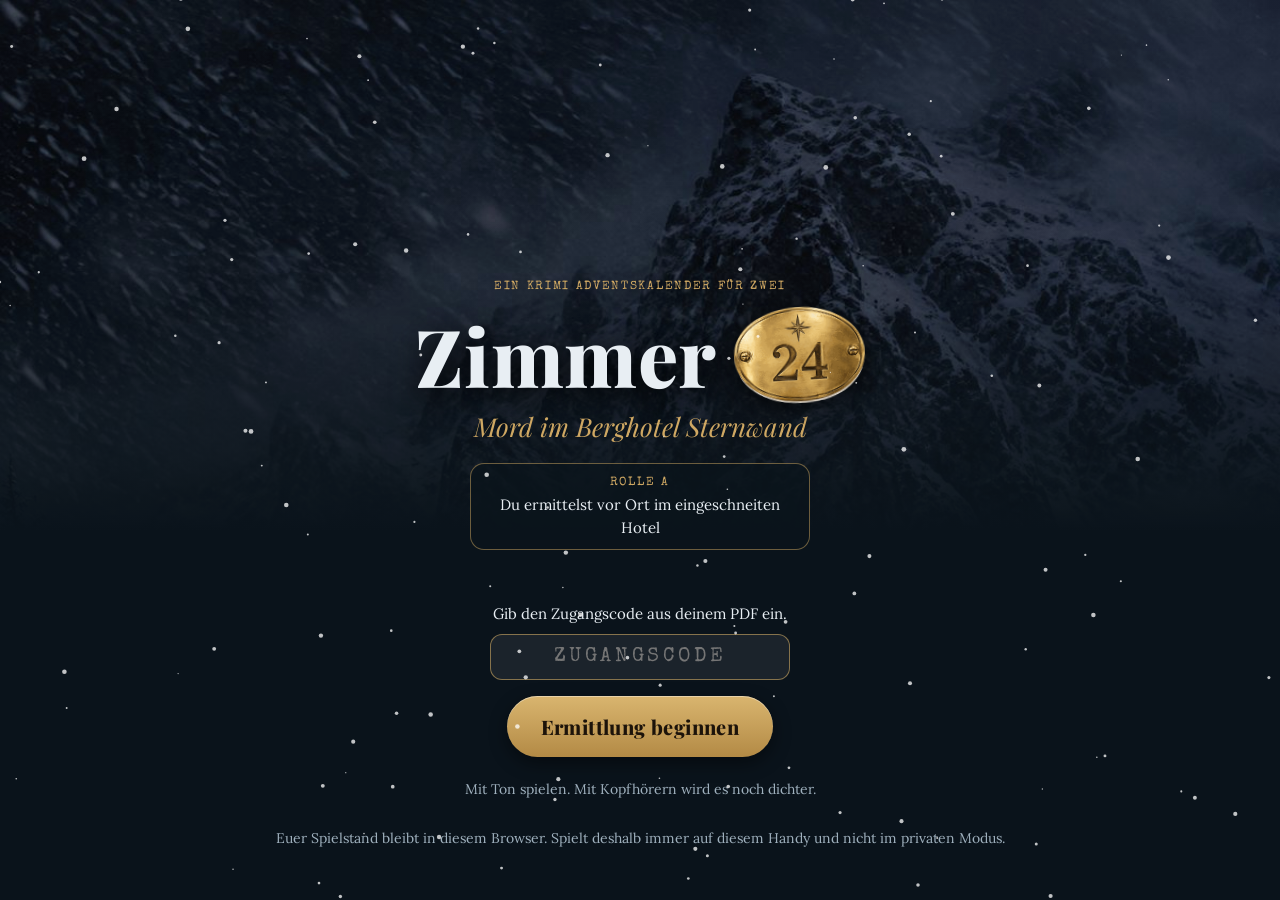
==== index.html @ dd452aab "Startseite: Hinweis, nicht im privaten Modus zu spielen Co-Authored-By: Claude Opus 5.5 <noreply@ant" ====
<!doctype html>
<html lang="de">
<head>
<meta charset="utf-8">
<meta name="viewport" content="width=device-width,initial-scale=1,viewport-fit=cover">
<title>Zimmer 24 · Mord im Berghotel Sternwand</title>
<meta name="theme-color" content="#0b141c">
<meta name="robots" content="noindex">
<link rel="preconnect" href="https://fonts.googleapis.com"><link rel="preconnect" href="https://fonts.gstatic.com" crossorigin>
<link href="https://fonts.googleapis.com/css2?family=Playfair+Display:ital,wght@0,600;0,800;1,600&family=Lora:ital,wght@0,400;0,600;1,400&family=Special+Elite&family=Caveat:wght@500;700&family=Barlow:wght@400;500;600;700&family=Barlow+Condensed:wght@600;700&family=Herr+Von+Muellerhoff&family=Courier+Prime:wght@400;700&display=swap" rel="stylesheet">
<link rel="stylesheet" href="style.css?v=9"><link rel="stylesheet" href="brand.css?v=10">
</head>
<body>
<canvas id="snow"></canvas>

<section id="s-start" class="screen on">
  <div class="start-bg"></div>
  <div class="start-in">
    <div class="kick">Ein Krimi Adventskalender für zwei</div>
    <h1 class="t24"><span>Zimmer</span><img src="a/schild24.png" alt="24"></h1>
    <div class="sub">Mord im Berghotel Sternwand</div>
    <div class="role-badge" id="role-badge"></div>
    <p id="giftline" class="giftline"></p>
    <div id="codebox" class="codebox">
      <p>Gib den Zugangscode aus deinem PDF ein.</p>
      <input id="code" autocomplete="off" autocapitalize="characters" placeholder="Zugangscode">
    </div>
    <button id="btn-start" class="btn big">Ermittlung beginnen</button>
    <p class="small">Mit Ton spielen. Mit Kopfhörern wird es noch dichter.</p>
    <p class="small">Euer Spielstand bleibt in diesem Browser. Spielt deshalb immer auf diesem Handy und nicht im privaten Modus.</p>
  </div>
</section>

<section id="s-name" class="screen">
  <div class="start-bg dim"></div>
  <div class="start-in mid">
    <div class="kick" id="name-kick"></div>
    <h2 class="h2">Wer ermittelt?</h2>
    <p class="lead2" id="name-lead"></p>
    <label class="fl"><span>Dein Name</span><input id="nm-me" maxlength="24" autocomplete="off" placeholder="Vorname"></label>
    <label class="fl"><span id="nm-pa-l"></span><input id="nm-pa" maxlength="24" autocomplete="off" placeholder="Vorname"></label>
    <button id="btn-name" class="btn big">Weiter</button>
    <p class="small">Die Namen erscheinen in der Geschichte, in Faxen und Datenbank und am Ende auf eurer Urkunde.</p>
  </div>
</section>

<section id="s-intro" class="screen">
  <div class="film" id="film"></div>
  <div class="film-sub" id="film-sub"></div>
  <div class="film-bar"><i id="film-prog"></i></div>
  <button class="btn ghost sm film-skip" id="btn-skip">Überspringen</button>
  <button class="btn big film-play" id="btn-film">Film starten</button>
  <div class="film-end" id="film-end"><p id="film-end-t"></p><button class="btn big" id="btn-film-go">Ermittlung beginnen</button></div>
</section>

<section id="s-kit" class="screen">
  <header class="top"><div><div class="kick" id="kit-kick"></div><div class="title" id="kit-title"></div></div><div class="topbtns"></div></header>
  <div class="kit-in" id="kit"></div>
</section>

<section id="s-desk" class="screen">
  <header class="top">
    <div><div class="kick" id="desk-kick"></div><div class="title">Berghotel Sternwand</div></div>
    <div class="topbtns"><button id="btn-akte" class="icon" title="Akte"></button><button id="btn-sound" class="icon" title="Ton"></button></div>
  </header>
  <div class="corridor">
    <p class="lead" id="desk-lead"></p>
    <div class="doors" id="doors"></div>
  </div>
  <p class="foot" id="deskfoot"></p>
</section>

<section id="s-day" class="screen">
  <header class="top">
    <button class="icon back" id="btn-back" title="Zurück"></button>
    <div class="ttl"><div class="kick" id="day-kick"></div><div class="title" id="day-title"></div></div>
    <div class="topbtns"><button id="btn-akte2" class="icon" title="Akte"></button></div>
  </header>
  <div class="day-in">
    <div class="scene" id="scene"></div>
    <div class="mods" id="mods"></div>
    <div class="codecard" id="codecard">
      <div class="cc-head"><span>Tagescode</span><span class="cc-note">Findet ihn nur gemeinsam</span></div>
      <div class="cc-row"><input id="daycode" autocomplete="off" autocapitalize="characters" placeholder="Code"><button class="btn" id="btn-check">Prüfen</button></div>
      <div class="hints" id="hints"></div>
    </div>
    <div class="reveal" id="reveal"></div>
  </div>
</section>

<section id="s-akte" class="screen">
  <header class="top">
    <button class="icon back" id="btn-akte-back" title="Zurück"></button>
    <div class="ttl"><div class="kick" id="akte-kick"></div><div class="title" id="akte-title"></div></div>
    <div class="topbtns"></div>
  </header>
  <div class="akte-tabs" id="akte-tabs"></div>
  <div class="akte-page" id="akte-page"></div>
</section>

<div id="viewer" class="viewer" aria-hidden="true">
  <div class="v-box"><button class="icon v-close" id="v-close" title="Schließen"></button><div id="v-body"></div></div>
</div>
<div id="toast" class="toast"></div>

<script src="gate.js?v=9"></script>
<script src="icons.js?v=9"></script>
<script src="brand.js?v=9"></script>
<script src="docs.js?v=9"></script>
<script src="docs2.js?v=9"></script>
<script src="docs3.js?v=9"></script>
<script src="data.js?v=9"></script>
<script src="amb.js?v=9"></script>
<script src="app.js?v=9"></script>
<script src="days2.js?v=9"></script>
<script src="ext.js?v=9"></script>
<script src="days3.js?v=9"></script>
<script src="ext2.js?v=9"></script>
<script src="tx4.js?v=9"></script>
<script src="docs4.js?v=9"></script>
<script src="docs5.js?v=9"></script>
<script src="days4.js?v=9"></script>
<script src="ext3.js?v=9"></script>
<script src="ext4.js?v=9"></script>
<script src="ext5.js?v=10"></script>
</body>
</html>
---- style.css ----
:root{--night:#0b141c;--night2:#13212c;--wood:#3a2616;--wood2:#24170d;--brass:#cfa863;--brass2:#a8823f;--paper:#f1e8d4;--paper2:#e4d6b8;--ink:#20180f;--red:#9a2420;--snow:#e8eef3;--mut:#9fb0bd}
*{box-sizing:border-box;-webkit-tap-highlight-color:transparent}
html,body{margin:0;background:var(--night);color:var(--snow);font-family:Lora,Georgia,serif;font-size:17px;line-height:1.55}
#snow{position:fixed;inset:0;pointer-events:none;z-index:50}
.screen{display:none;min-height:100vh;min-height:100dvh}
.screen.on{display:block}
.ki{width:22px;height:22px;display:block}
button{font:inherit;color:inherit;cursor:pointer}
.btn{background:linear-gradient(180deg,#d9b56f,#b38a45);color:#1c130a;border:0;border-radius:999px;padding:12px 22px;font-family:'Playfair Display',serif;font-weight:800;letter-spacing:.02em;box-shadow:0 6px 18px rgba(0,0,0,.45),inset 0 1px 0 rgba(255,255,255,.4);display:inline-flex;align-items:center;gap:8px}
.btn.big{font-size:20px;padding:15px 34px}
.btn.sm{padding:8px 14px;font-size:15px}
.btn.ghost{background:transparent;color:var(--brass);border:1px solid rgba(207,168,99,.6);box-shadow:none}
.btn .ki{width:18px;height:18px}
.btn:disabled{opacity:.5}
.icon{background:rgba(255,255,255,.06);border:1px solid rgba(207,168,99,.35);border-radius:50%;width:42px;height:42px;display:grid;place-items:center;color:var(--brass)}
.kick{font-family:'Special Elite',monospace;letter-spacing:.14em;text-transform:uppercase;font-size:12px;color:var(--brass)}
.small{font-size:14px;color:var(--mut)}

/* Start */
#s-start{position:relative;overflow:hidden}
.start-bg{position:absolute;inset:0;background:url(a/hotel.jpg) center top/100% auto no-repeat,#0b141c;filter:brightness(.95)}
.start-bg::after{content:"";position:absolute;inset:0;background:linear-gradient(180deg,rgba(11,20,28,.1),rgba(11,20,28,0) 30%,rgba(11,20,28,.55) 46%,#0b141c 59%)}
.start-in{position:relative;min-height:100vh;min-height:100dvh;display:flex;flex-direction:column;align-items:center;justify-content:flex-end;text-align:center;padding:40px 22px calc(36px + env(safe-area-inset-bottom))}
#s-start h1{font-family:'Playfair Display',serif;font-weight:800;font-size:clamp(54px,17vw,84px);line-height:.95;margin:10px 0 4px;letter-spacing:.01em;text-shadow:0 6px 30px #000}
#s-start .sub{font-family:'Playfair Display',serif;font-style:italic;font-size:clamp(20px,6vw,26px);color:var(--brass);margin-bottom:16px}
.role-badge{background:rgba(11,20,28,.7);border:1px solid rgba(207,168,99,.5);border-radius:14px;padding:10px 16px;font-size:15px;max-width:340px;margin-bottom:14px}
.role-badge span{display:block;font-family:'Special Elite',monospace;color:var(--brass);font-size:12px;letter-spacing:.15em;text-transform:uppercase}
.codebox p{margin:4px 0 8px;font-size:15px}
#code,#daycode{background:rgba(255,255,255,.07);border:1px solid rgba(207,168,99,.6);border-radius:12px;color:var(--snow);font-family:'Special Elite',monospace;font-size:20px;letter-spacing:.18em;text-align:center;padding:12px;width:min(300px,80vw);outline:none;text-transform:uppercase}
#btn-start{margin:16px 0 8px}
.giftline{color:var(--brass);font-style:italic}

/* Kopfzeile */
.top{position:sticky;top:0;z-index:20;display:flex;align-items:center;gap:12px;justify-content:space-between;padding:calc(12px + env(safe-area-inset-top)) 16px 12px;background:rgba(11,20,28,.92);backdrop-filter:blur(8px);border-bottom:1px solid rgba(207,168,99,.2)}
.top .title{font-family:'Playfair Display',serif;font-size:20px;font-weight:800;line-height:1.2}
.top .ttl{flex:1;min-width:0}
.topbtns{display:flex;gap:8px}

/* Flur */
#s-desk{background:radial-gradient(ellipse at 50% 0,#22323f,#0b141c 70%)}
.corridor{padding:18px 16px 10px;max-width:640px;margin:0 auto}
.lead{color:var(--mut);font-size:15px;margin:0 0 16px;text-align:center}
.doors{display:grid;grid-template-columns:repeat(4,minmax(0,1fr));gap:10px}
.door{position:relative;aspect-ratio:2/3;border:0;border-radius:6px;overflow:hidden;background:#1a120b;box-shadow:inset 0 0 0 1px rgba(207,168,99,.35),0 6px 14px rgba(0,0,0,.55);display:flex;flex-direction:column;align-items:center;justify-content:space-between;padding:8px 4px 7px;color:var(--brass);transition:transform .25s ease,box-shadow .25s ease}
.door .dimg{position:absolute;inset:0;background-size:cover;background-position:center;transition:filter .4s ease,transform .6s ease}
.door::before{content:"";position:absolute;inset:0;background:linear-gradient(180deg,rgba(0,0,0,.35) 0,transparent 30%,transparent 55%,rgba(0,0,0,.85) 100%);pointer-events:none}
.door:active{transform:scale(.97)}
.door:hover .dimg{transform:scale(1.04)}
.door .dn,.door .dr,.door .dlk,.door .dok,.door .dnew{position:relative;z-index:1}
.door .dn{font-family:'Playfair Display',serif;font-weight:800;font-size:18px;line-height:1.1;background:linear-gradient(180deg,#ecd08f,#a8823f);color:#22160b;border-radius:3px;padding:1px 7px;box-shadow:0 2px 5px rgba(0,0,0,.6),inset 0 0 0 1px rgba(255,255,255,.25)}
.door .dr{font-size:10px;word-break:break-word;hyphens:none;line-height:1.2;padding:0 2px;text-align:center;color:#f1e2c2;text-shadow:0 1px 3px #000;letter-spacing:.02em}
.door .dlk,.door .dok{position:absolute;top:56%;left:50%;transform:translate(-50%,-50%);width:30px;height:30px;border-radius:50%;display:flex;align-items:center;justify-content:center;background:rgba(10,7,4,.6);border:1px solid rgba(207,168,99,.5);color:var(--brass)}
.door.shut .dimg{filter:grayscale(.45) brightness(.62)}
.door.done{box-shadow:inset 0 0 0 2px var(--brass2),0 0 18px rgba(207,168,99,.35)}
.door.done .dimg{filter:brightness(.8) sepia(.2)}
.door.done .dok{color:#9fd39a;border-color:rgba(159,211,154,.6)}
.foot{text-align:center;color:var(--mut);font-size:13px;padding:10px 16px 40px}

/* Tag */
#s-day{background:linear-gradient(180deg,#13212c,#0b141c 40%)}
.day-in{max-width:680px;margin:0 auto;padding:16px 16px 60px}
.scene{background:rgba(255,255,255,.04);border:1px solid rgba(207,168,99,.25);border-radius:16px;padding:16px 18px;margin-bottom:16px}
.scene-t{margin:10px 0 0}
.vo{display:inline-flex;align-items:center;gap:8px;background:transparent;border:1px solid rgba(207,168,99,.5);border-radius:999px;padding:6px 14px 6px 8px;color:var(--brass);font-size:14px}
.vo .vo-ic{display:grid;place-items:center;width:28px;height:28px;border-radius:50%;background:rgba(207,168,99,.15)}
.vo .ki{width:16px;height:16px}
.vo.on{background:rgba(207,168,99,.15)}
.vo.na{opacity:.55}
.mods{display:flex;flex-direction:column;gap:14px;margin-bottom:18px}
.mod-h{display:flex;align-items:center;gap:8px;font-family:'Playfair Display',serif;font-weight:800;margin-bottom:8px;flex-wrap:wrap}
.mod-h i{font-family:Lora,serif;font-weight:400;font-size:13px;color:var(--mut);width:100%}
.mod-h .ki{color:var(--brass)}
.roomimg{position:relative;border-radius:12px;overflow:hidden;box-shadow:0 10px 30px rgba(0,0,0,.5)}
.roomimg img{display:block;width:100%;height:auto}
.spot{position:absolute;background:transparent;border:0;padding:0}
.spot .glint{position:absolute;left:50%;top:50%;width:16px;height:16px;margin:-8px;border-radius:50%;background:radial-gradient(circle,#fff6dc,rgba(255,220,150,.55) 40%,transparent 70%);box-shadow:0 0 12px 4px rgba(255,220,150,.35);animation:gl 2.6s ease-in-out infinite}
.spot.seen .glint{animation:none;opacity:.25}
@keyframes gl{0%,100%{transform:scale(.6);opacity:.35}50%{transform:scale(1.15);opacity:1}}
.mod.audio{display:flex;gap:14px;background:rgba(255,255,255,.05);border:1px solid rgba(207,168,99,.25);border-radius:16px;padding:14px}
.au-face img{width:84px;height:105px;object-fit:cover;border-radius:10px;display:block;filter:grayscale(.2)}
.au-main{flex:1;min-width:0}
.au-who{font-family:'Playfair Display',serif;font-weight:800;font-size:18px}
.au-lab{font-size:13px;color:var(--mut);font-family:'Special Elite',monospace}
.au-bar{height:4px;background:rgba(255,255,255,.12);border-radius:2px;margin:10px 0;overflow:hidden}
.au-bar i{display:block;height:100%;width:0;background:var(--brass)}
.au-row{display:flex;gap:8px;flex-wrap:wrap}
.au-script{display:none;margin-top:10px;font-size:15px;color:#d6dee4;font-style:italic;border-left:2px solid var(--brass2);padding-left:10px}
.au-script.on{display:block}
.docl{display:flex;gap:12px;align-items:center;text-align:left;background:linear-gradient(180deg,var(--paper),var(--paper2));color:var(--ink);border:0;border-radius:14px;padding:14px 16px;box-shadow:0 8px 20px rgba(0,0,0,.4);text-decoration:none}
.docl b{display:block;font-family:'Playfair Display',serif}
.docl i{font-size:13px;color:#6b5a40}
.dl-ic{width:42px;height:42px;border-radius:10px;display:grid;place-items:center;background:rgba(0,0,0,.08);color:#5a3b22;flex:none}
.docl.web{background:linear-gradient(180deg,#1f3443,#172833);color:var(--snow);border:1px solid rgba(207,168,99,.35)}
.docl.web i{color:var(--mut)}.docl.web .dl-ic{color:var(--brass);background:rgba(255,255,255,.06)}
.codecard{background:linear-gradient(180deg,#1a2b38,#12202a);border:1px solid rgba(207,168,99,.4);border-radius:16px;padding:16px;margin-bottom:16px}
.cc-head{display:flex;justify-content:space-between;align-items:baseline;font-family:'Playfair Display',serif;font-weight:800;margin-bottom:10px}
.cc-note{font-family:Lora,serif;font-weight:400;font-size:13px;color:var(--mut)}
.cc-row{display:flex;gap:10px;flex-wrap:wrap}
#daycode{flex:1;min-width:150px;width:auto;font-size:18px}
.codecard.solved .cc-row,.codecard.solved .hints .btn{display:none}
.codecard.solved .cc-head::after{content:"gelöst";color:#9fd39a;font-family:'Special Elite',monospace;font-size:14px}
.codecard.shake{animation:sh .4s}
@keyframes sh{20%,60%{transform:translateX(-6px)}40%,80%{transform:translateX(6px)}}
.hints{margin-top:12px;display:flex;flex-direction:column;gap:8px;align-items:flex-start}
.hint{font-size:15px;background:rgba(207,168,99,.08);border-left:3px solid var(--brass);padding:8px 10px;border-radius:0 8px 8px 0}
.reveal{display:none;background:linear-gradient(180deg,var(--paper),var(--paper2));color:var(--ink);border-radius:16px;padding:18px;box-shadow:0 10px 30px rgba(0,0,0,.5)}
.reveal.on{display:block}
.rv-k{font-family:'Special Elite',monospace;letter-spacing:.15em;text-transform:uppercase;color:var(--red);font-size:13px;margin-bottom:8px}
.reveal .vo{color:#5a3b22;border-color:#a8823f}
.reveal .btn{margin-top:6px}

/* Akte */
#s-akte{background:#1b1610}
.akte-tabs{display:flex;gap:6px;overflow-x:auto;padding:12px 16px 0;position:sticky;top:66px;z-index:10;background:#1b1610}
.atab{background:#5a3b22;color:#f1e3c4;border:0;border-radius:10px 10px 0 0;padding:8px 14px;font-family:'Special Elite',monospace;font-size:14px;white-space:nowrap;opacity:.75}
.atab.on{background:var(--paper);color:var(--ink);opacity:1}
.akte-page{padding:0 12px 50px}
.paper{background:var(--paper);color:var(--ink);border-radius:0 6px 6px 6px;padding:20px 16px;box-shadow:0 10px 30px rgba(0,0,0,.5);max-width:760px;margin:0 auto;background-image:radial-gradient(circle at 20% 10%,rgba(255,255,255,.4),transparent 40%),radial-gradient(circle at 90% 90%,rgba(120,90,40,.12),transparent 50%)}

/* Dokumente */
.dh{border-bottom:2px solid #2a1d10;padding-bottom:8px;margin-bottom:12px}
.dk{font-family:'Special Elite',monospace;font-size:12px;letter-spacing:.12em;text-transform:uppercase;color:#6b5a40}
.dtl{font-family:'Playfair Display',serif;font-weight:800;font-size:24px;line-height:1.2}
.dm{font-size:14px;color:#5a4a33}
.dt{width:100%;border-collapse:collapse;font-family:'Special Elite',monospace;font-size:13.5px}
.dt th{text-align:left;border-bottom:1.5px solid #2a1d10;padding:6px 6px;font-weight:400;color:#5a4a33;font-size:12px;text-transform:uppercase;letter-spacing:.06em}
.dt td{border-bottom:1px dashed rgba(42,29,16,.35);padding:7px 6px;vertical-align:top}
.dt.slim td{padding:5px 4px}
.dn{font-size:14px;color:#4a3c28;margin:12px 0 0}
.dsig{font-family:'Special Elite',monospace;font-size:13px;margin-top:14px;color:#5a4a33}
.stamp{display:inline-block;margin-top:14px;border:2.5px solid rgba(154,36,32,.75);color:rgba(154,36,32,.8);font-family:'Special Elite',monospace;text-transform:uppercase;letter-spacing:.1em;padding:4px 10px;transform:rotate(-4deg);border-radius:4px}
.idcard{background:linear-gradient(135deg,#e9edf1,#cfd8df);border-radius:14px;overflow:hidden;max-width:420px;box-shadow:0 6px 18px rgba(0,0,0,.25);color:#15202a}
.idc-top{background:#1f3443;color:#e8eef3;font-family:'Special Elite',monospace;letter-spacing:.12em;text-transform:uppercase;font-size:13px;padding:8px 14px}
.idc-body{display:flex;gap:14px;padding:14px}
.idc-photo{width:90px;height:112px;border:1.5px dashed #6b7d8b;border-radius:6px;flex:none;background:repeating-linear-gradient(45deg,transparent 0 8px,rgba(0,0,0,.04) 8px 9px)}
.idc-lab{font-size:11px;text-transform:uppercase;letter-spacing:.1em;color:#5a6b78}
.idc-val{font-family:'Special Elite',monospace;font-size:15px;margin-bottom:6px}
.idc-val.big{font-size:22px;letter-spacing:.08em}
.idc-foot{font-size:11px;color:#5a6b78;padding:0 14px 10px}
.tafel{display:grid;grid-template-columns:repeat(2,1fr);gap:10px}
.tf{display:flex;gap:8px;background:rgba(255,255,255,.35);border:1px solid rgba(42,29,16,.25);border-radius:8px;padding:8px}
.tf img{width:62px;height:78px;object-fit:cover;border-radius:4px;filter:grayscale(.35)}
.tf-l{flex:1;font-size:10px;color:#6b5a40;text-transform:uppercase;letter-spacing:.08em}
.tf-l i{display:block;border-bottom:1px solid rgba(42,29,16,.45);height:14px;margin-bottom:3px}
.note{background:linear-gradient(180deg,#f6eedb,#eadcbc);color:var(--ink);border-radius:6px;padding:16px;box-shadow:0 8px 20px rgba(0,0,0,.35)}
.note.slip{transform:rotate(-1deg);max-width:380px;margin:0 auto}
.sl-h{font-family:'Playfair Display',serif;font-weight:800;font-size:19px}
.sl-s{font-family:'Special Elite',monospace;font-size:13px;color:#5a4a33;margin-bottom:8px}
.sl-f{font-size:12px;color:#5a4a33;margin-top:8px;font-style:italic}
.hw{font-family:'Special Elite',monospace;font-size:14.5px;margin:6px 0}

/* Einblendung */
.viewer{position:fixed;inset:0;z-index:80;background:rgba(5,9,13,.86);display:none;align-items:center;justify-content:center;padding:16px}
.viewer.on{display:flex}
.v-box{position:relative;max-width:720px;width:100%;max-height:92vh;overflow:auto}
.v-close{position:sticky;top:0;margin-left:auto;margin-bottom:8px;background:rgba(11,20,28,.9)}
.v-img{display:block;width:100%;border-radius:10px}
.v-cap{color:var(--snow);font-size:15px;text-align:center;margin:10px 0 0}
.v-cap.top{margin:0 0 10px}
.v-box .paper,.v-box .note{margin:0 auto}
.toast{position:fixed;left:50%;bottom:calc(24px + env(safe-area-inset-bottom));transform:translate(-50%,30px);background:rgba(20,32,42,.96);border:1px solid rgba(207,168,99,.5);color:var(--snow);padding:10px 16px;border-radius:12px;font-size:15px;opacity:0;transition:.3s;z-index:90;max-width:90vw;text-align:center}
.toast.on{opacity:1;transform:translate(-50%,0)}
@media (min-width:700px){.doors{grid-template-columns:repeat(6,minmax(0,1fr))}.tafel{grid-template-columns:repeat(3,1fr)}}

.tw{overflow-x:auto;-webkit-overflow-scrolling:touch}.tw .dt{min-width:520px}
/* Name */
.start-bg.dim{filter:brightness(.45) blur(2px)}
.start-in.mid{justify-content:center;gap:6px}
.h2{font-family:'Playfair Display',serif;font-weight:800;font-size:clamp(34px,10vw,48px);margin:6px 0 2px;text-shadow:0 4px 20px #000}
.lead2{max-width:420px;margin:0 0 14px;color:var(--snow);line-height:1.5}
.fl{display:flex;flex-direction:column;align-items:center;gap:4px;margin:4px 0 10px;font-family:'Special Elite',monospace;font-size:13px;letter-spacing:.1em;text-transform:uppercase;color:var(--brass)}
.fl input{background:rgba(255,255,255,.07);border:1px solid rgba(207,168,99,.6);border-radius:12px;color:var(--snow);font-family:Lora,serif;font-size:20px;text-align:center;padding:11px;width:min(300px,80vw);outline:none}
/* Film */
#s-intro{position:fixed;inset:0;background:#000;overflow:hidden}
#s-intro:not(.on){display:none}
.film{position:absolute;inset:0}
.film .fs{position:absolute;inset:0;opacity:0;transition:opacity 1.6s ease-in-out}
.film .fs.on{opacity:1}
.film .fs img{position:absolute;inset:0;width:100%;height:100%;object-fit:cover;transform-origin:var(--ox,50%) var(--oy,50%)}
.film .fs.on img,.film .fs.was img{animation:kb var(--dur,9s) linear forwards}
@keyframes kb{from{transform:scale(var(--s0,1.04)) translate(var(--x0,0),var(--y0,0))}to{transform:scale(var(--s1,1.16)) translate(var(--x1,0),var(--y1,0))}}
.film::after{content:'';position:absolute;inset:0;background:linear-gradient(180deg,rgba(0,0,0,.35),transparent 30%,transparent 55%,rgba(0,0,0,.85));pointer-events:none}
.film-sub{position:absolute;left:0;right:0;bottom:calc(64px + env(safe-area-inset-bottom));padding:0 24px;text-align:center;font-family:Lora,serif;font-size:clamp(17px,4.6vw,22px);line-height:1.45;color:#fff;text-shadow:0 2px 12px #000;opacity:0;transition:opacity .6s}
.film-sub.on{opacity:1}
.film-sub b{font-family:'Playfair Display',serif;color:var(--brass)}
.film-bar{position:absolute;left:24px;right:24px;bottom:calc(30px + env(safe-area-inset-bottom));height:2px;background:rgba(255,255,255,.18)}
.film-bar i{display:block;height:100%;width:0;background:var(--brass)}
.film-skip{position:absolute;top:calc(14px + env(safe-area-inset-top));right:14px;z-index:3;background:rgba(0,0,0,.35)}
.film-play{position:absolute;left:50%;top:50%;transform:translate(-50%,-50%);z-index:3}
.film-play.off{display:none}
/* Bastelkarte */
.kit-in{max-width:640px;margin:0 auto;padding:8px 18px 40px}
.kit-card{background:linear-gradient(180deg,var(--paper),var(--paper2));color:var(--ink);border-radius:16px;padding:20px 20px 16px;box-shadow:0 10px 26px rgba(0,0,0,.45);margin-bottom:16px}
.kit-card h3{font-family:'Playfair Display',serif;font-weight:800;font-size:22px;margin:0 0 4px}
.kit-card .sub{font-size:14px;color:#5a4a35;margin:0 0 12px}
.kit-list{list-style:none;margin:0;padding:0}
.kit-list li{display:flex;gap:12px;align-items:flex-start;padding:10px 0;border-top:1px dashed rgba(32,24,15,.25)}
.kit-list li:first-child{border-top:0}
.kit-list .n{flex:0 0 auto;font-family:'Special Elite',monospace;background:var(--ink);color:var(--paper);border-radius:6px;padding:2px 7px;font-size:13px;margin-top:2px}
.kit-list b{display:block;font-family:'Playfair Display',serif}
.kit-list i{font-style:normal;font-size:14px;color:#5a4a35}
.kit-chk{flex:0 0 auto;width:26px;height:26px;border-radius:7px;border:2px solid var(--ink);margin-left:auto;display:flex;align-items:center;justify-content:center;background:transparent}
.kit-chk.on{background:var(--ink);color:var(--paper)}
.kit-chk .ki{width:16px;height:16px}
.kit-foot{text-align:center;margin-top:8px}
/* Papierverweis */
.mod.paper{background:linear-gradient(180deg,var(--paper),var(--paper2));color:var(--ink);border-radius:14px;padding:16px;box-shadow:0 8px 20px rgba(0,0,0,.4);position:relative;overflow:hidden}
.mod.paper::before{content:'';position:absolute;left:0;top:0;bottom:0;width:6px;background:repeating-linear-gradient(180deg,var(--red) 0 10px,transparent 10px 16px)}
.pp-h{font-family:'Special Elite',monospace;font-size:12px;letter-spacing:.12em;text-transform:uppercase;color:var(--red);margin-bottom:4px}
.pp-t{font-family:'Playfair Display',serif;font-weight:800;font-size:19px;margin-bottom:8px}
.pp-it{display:flex;gap:10px;align-items:center;padding:7px 0;border-top:1px dashed rgba(32,24,15,.25)}
.pp-it .n{font-family:'Special Elite',monospace;background:var(--ink);color:var(--paper);border-radius:6px;padding:2px 7px;font-size:13px}
.pp-note{font-size:14px;color:#5a4a35;margin:8px 0 0}
/* Partnerzeile */
.partner{display:flex;align-items:center;gap:8px;margin:10px 0 0;font-size:14px;color:var(--mut)}
.partner b{color:var(--brass);font-weight:600}
/* Notizbuch */
.nb-sec{font-family:'Special Elite',monospace;letter-spacing:.12em;text-transform:uppercase;font-size:12px;color:var(--red);margin:18px 0 6px}
.nb-sec:first-child{margin-top:0}
.nb-e{padding:10px 0;border-top:1px dashed rgba(32,24,15,.25)}
.nb-e b{font-family:'Playfair Display',serif}
.desk-film{display:block;margin:14px auto 0}
/* Druckblätter neu */
.wl{display:inline-block;min-width:46mm;width:60%;border-bottom:1.3px solid #2a1d10;height:1.2em;vertical-align:bottom}
.cover{text-align:center;padding-top:6mm}
.cv-crest{font-family:'Playfair Display',serif;font-weight:800;font-size:26pt}
.cv-sub{font-family:'Special Elite',monospace;font-size:10pt;letter-spacing:.08em;color:#5a4a33;margin-bottom:10mm}
.cv-box{border:2px solid #2a1d10;border-radius:3mm;padding:8mm;text-align:left}
.cv-lab{font-family:'Special Elite',monospace;font-size:9pt;letter-spacing:.12em;text-transform:uppercase;color:#5a4a33;margin-top:4mm}
.cv-no{font-family:'Special Elite',monospace;font-size:34pt;letter-spacing:.06em}
.cv-val{font-family:Lora,serif;font-size:13pt}
.cv-row{display:grid;grid-template-columns:1fr 1fr;gap:8mm;margin-top:4mm}
.cv-row .wl{width:100%}
.cv-inhalt{text-align:left;margin-top:8mm}
.acc{border:1.5px solid #2a1d10;border-radius:2mm;padding:4mm 5mm;margin-bottom:5mm;background:rgba(255,255,255,.35)}
.acc-h{font-family:'Playfair Display',serif;font-weight:800;font-size:14pt;margin-bottom:2mm}
.acc-r{display:flex;gap:4mm;font-family:'Special Elite',monospace;font-size:11pt;padding:1mm 0}
.acc-r span{flex:0 0 26mm;color:#5a4a33}
.letter{font-family:Lora,serif;font-size:11.5pt;line-height:1.55}
.lt-h{font-family:'Playfair Display',serif;font-style:italic;font-weight:800;font-size:28pt;text-align:center}
.lt-s{text-align:center;font-family:'Special Elite',monospace;font-size:9.5pt;letter-spacing:.12em;text-transform:uppercase;color:#5a4a33;margin-bottom:8mm;border-bottom:1px solid #2a1d10;padding-bottom:4mm}
.lt-info{display:grid;grid-template-columns:1fr 1fr;gap:2mm 6mm;border:1px dashed #7a6a50;padding:4mm;margin:5mm 0;font-size:10pt}
.lt-sig{font-family:'Playfair Display',serif;font-style:italic;font-size:14pt;margin-top:8mm}
.lt-sig i{font-family:Lora,serif;font-size:10pt}
.lp{border:2px solid #2a1d10;border-radius:2mm;overflow:hidden}
.lp-fl{display:flex;border-top:1.5px solid #2a1d10}
.lp-fl:first-child{border-top:0}
.lp-n{flex:0 0 28mm;padding:3mm;font-family:'Special Elite',monospace;font-size:9pt;text-transform:uppercase;letter-spacing:.08em;background:rgba(42,29,16,.08);display:flex;align-items:center}
.lp-r{display:flex;flex:1}
.lp-c{flex:1;border-left:1px solid rgba(42,29,16,.45);padding:4mm 1mm;text-align:center;font-family:'Special Elite',monospace;font-size:10pt;display:flex;align-items:center;justify-content:center;min-height:10mm}
.lp-c.big{flex:2.4}.lp-c.tr{flex:1.2;color:#7a6a50;font-size:8.5pt}
.lp-c.me{background:rgba(154,36,32,.08)}
.lp-out{border:1.5px dashed #2a1d10;border-top:0;padding:3mm 4mm;font-size:10pt}
.film .ft{display:flex;align-items:center;justify-content:center;background:radial-gradient(circle at 50% 40%,#1a2a36,#05090d)}
.ft-in{text-align:center;font-family:'Playfair Display',serif;color:#fff;font-size:clamp(20px,5vw,26px);line-height:1.5;padding:0 28px}
.ft-in b{display:block;font-size:clamp(38px,11vw,60px);color:var(--brass);font-weight:800;margin-bottom:4px}
.ft-in span{display:block;font-family:Lora,serif;font-size:clamp(15px,4vw,18px);color:var(--mut);margin-top:18px}
.kit-list li.kit-sep{font-family:'Special Elite',monospace;font-size:12px;letter-spacing:.12em;text-transform:uppercase;color:var(--red);padding:14px 0 4px;border-top:0}
.env-big{margin-top:12px;border:2px dashed var(--red);border-radius:10px;padding:14px;text-align:center}
.env-big span{display:block;font-family:'Special Elite',monospace;font-size:12px;letter-spacing:.14em;text-transform:uppercase;color:var(--red)}
.env-big b{display:block;font-family:'Playfair Display',serif;font-size:30px}
.env-big i{font-style:normal;color:#5a4a35}
.dnew{position:absolute!important;left:50%;bottom:24px;z-index:2!important;transform:translateX(-50%);white-space:nowrap;font-family:'Special Elite',monospace;font-size:9px;letter-spacing:.06em;text-transform:uppercase;background:var(--red);color:#fff;border-radius:999px;padding:2px 6px;animation:pulse 1.6s ease-in-out infinite}
@keyframes pulse{50%{opacity:.55}}
.spot.new .glint{background:radial-gradient(circle,rgba(255,120,100,.95),rgba(255,120,100,0) 70%)}
/* Präsidium */
.v-box:has(.wide){max-width:min(980px,96vw)}
#v-body.wide{width:100%}
.fax{display:flex;flex-direction:column;align-items:center;gap:12px}
.fax-dev{position:relative;width:min(360px,84vw);aspect-ratio:4/3;border-radius:12px;overflow:hidden;box-shadow:0 10px 24px rgba(0,0,0,.5)}.fax-dev img{position:absolute;inset:0;width:100%;height:100%;object-fit:cover;object-position:50% 45%;animation:kb 6s linear forwards;--s0:1.05;--s1:1.2}
.fax-lcd{width:190px;height:30px;background:#9fbf6a;color:#1d2a10;font-family:'Special Elite',monospace;font-size:13px;display:flex;align-items:center;justify-content:center;border-radius:4px;box-shadow:inset 0 2px 4px rgba(0,0,0,.4);animation:blink 1s steps(2) infinite}
@keyframes blink{50%{opacity:.6}}
.fax-slot{position:absolute;left:10%;right:10%;bottom:30px;height:8px;background:#2a241a;border-radius:4px}
.fax-paper{position:relative;width:min(240px,62vw);height:0;margin-top:-8px;background:#fbf8ef;overflow:hidden;box-shadow:0 4px 10px rgba(0,0,0,.3);animation:faxp 2.6s linear forwards;padding:0 10px;transform-origin:bottom}
@keyframes faxp{to{height:150px}}
.fp-h{font-family:'Special Elite',monospace;font-size:11px;color:#333;padding-top:8px;border-bottom:1px solid #999;padding-bottom:4px}
.fp-l{height:5px;background:#bbb;margin:8px 0;border-radius:2px}.fp-l.s{width:60%}
.fax-out{width:100%}
.pc{background:#0d1a24;border-radius:12px;overflow:hidden;border:1px solid rgba(207,168,99,.3);min-height:420px;position:relative;color:var(--snow)}
.pc-top{display:flex;justify-content:space-between;padding:8px 12px;background:#06101a;font-family:'Special Elite',monospace;font-size:12px;color:var(--mut)}
.pc-desk{display:grid;grid-template-columns:repeat(auto-fill,minmax(96px,1fr));gap:14px;padding:18px;background:radial-gradient(circle at 30% 20%,#1d3a4f,#0b1620)}
.pc-ic{background:transparent;border:0;color:var(--snow);display:flex;flex-direction:column;align-items:center;gap:6px;font-size:13px;text-align:center}
.pc-g{width:56px;height:56px;border-radius:14px;background:linear-gradient(180deg,#2d5873,#173246);display:flex;align-items:center;justify-content:center;box-shadow:0 4px 10px rgba(0,0,0,.4)}
.pc-g .ki{width:28px;height:28px;color:var(--brass)}
.pc-ic.lock{opacity:.45}
.pc-win{position:absolute;inset:34px 0 0 0;background:#f4f6f8;color:#1a2530;display:none;flex-direction:column}
.pc-win.on{display:flex}
.pc-bar{display:flex;justify-content:space-between;align-items:center;padding:8px 12px;background:#dfe5ea;border-bottom:1px solid #c5cdd4}
.pc-x{border:0;background:#c9d1d8;border-radius:6px;padding:4px 10px;font-size:13px}
.pc-frame{flex:1;border:0;width:100%;min-height:60vh}
.pc-mail{padding:10px 12px;overflow:auto}
.pc-mail details{border-bottom:1px solid #d5dbe0;padding:8px 0}
.pc-mail summary{cursor:pointer;display:flex;flex-direction:column}
.pc-mail summary span{font-size:14px;color:#4a5866}
.pc-mail p{margin:8px 0 0;line-height:1.5}
.pc-empty{padding:30px;text-align:center;color:#5a6875}
.pile-g{display:grid;grid-template-columns:repeat(auto-fill,minmax(130px,1fr));gap:14px;padding:6px}
.pile-s{background:#fbf8ef;border:0;border-radius:3px;padding:10px;min-height:150px;text-align:left;transform:rotate(var(--r));box-shadow:0 4px 12px rgba(0,0,0,.45);display:flex;flex-direction:column;gap:6px;color:#222;transition:transform .2s}
.pile-s:hover{transform:rotate(0) scale(1.03)}
.ps-h{font-family:'Special Elite',monospace;font-size:10px;color:#555;border-bottom:1px solid #aaa;padding-bottom:4px}
.ps-l{height:4px;background:#ccc;border-radius:2px}.ps-l.s{width:55%}
.ps-t{margin-top:auto;font-family:'Playfair Display',serif;font-weight:800;font-size:14px}
.pile-s.no{opacity:.35}
.pile-s.ok{outline:3px solid var(--brass)}
.wall-tools{display:flex;gap:8px;margin-bottom:8px}
#w-str.on{background:var(--red);color:#fff}
.wall-b{position:relative;height:min(70vh,640px);border-radius:10px;background:#8a6a43 url(a/kork.jpg) center/cover;box-shadow:inset 0 0 0 10px #5b3e22,inset 0 0 30px rgba(0,0,0,.5);overflow:hidden;touch-action:none}
.wall-svg{position:absolute;inset:0;width:100%;height:100%;pointer-events:none}
.wall-svg path{fill:none;stroke:#b3141b;stroke-width:2.5;filter:drop-shadow(0 2px 1px rgba(0,0,0,.4))}
.wc{position:absolute;width:24%;max-width:140px;background:#f7f3ea;padding:6px 6px 8px;box-shadow:0 6px 14px rgba(0,0,0,.45);cursor:grab;user-select:none;-webkit-user-select:none;color:#222;font-size:11px;line-height:1.25}
.wc img{width:100%;aspect-ratio:4/5;object-fit:cover;display:block;pointer-events:none}
.wc b{display:block;font-family:'Playfair Display',serif;font-size:13px;margin-top:4px}
.wc span{color:#555}
.wc em{display:block;font-style:normal;font-family:'Special Elite',monospace;color:#9a2420;margin-top:3px}
.wc .pin{position:absolute;top:-6px;left:50%;width:14px;height:14px;margin-left:-7px;border-radius:50%;background:radial-gradient(circle at 35% 35%,#ff6b6b,#8a0f14);box-shadow:0 2px 3px rgba(0,0,0,.5)}
.wc.vic{outline:2px solid #222}
.wc.sel{outline:3px solid #b3141b}
.wn{position:absolute;left:50%;top:50%;transform:translate(-50%,-50%);background:#fff59a;padding:12px;width:220px;box-shadow:0 10px 24px rgba(0,0,0,.5);z-index:5;color:#222;display:flex;flex-direction:column;gap:8px}
.wn textarea{min-height:70px;border:0;background:transparent;font-family:'Special Elite',monospace;font-size:14px;resize:none;outline:none}
.film .fs.cut{transition:none}
.film .flash{position:absolute;inset:0;background:#dfe9ff;opacity:0;pointer-events:none;z-index:2}
.film .flash.go{animation:flash 2.2s ease-out}
@keyframes flash{0%{opacity:0}10%{opacity:.45}30%{opacity:.08}45%{opacity:.3}100%{opacity:0}}
.film .fs.flick.on img{animation:kb var(--dur,9s) linear forwards,flick 2.4s steps(1) infinite}
@keyframes flick{0%{filter:brightness(1)}8%{filter:brightness(.45)}10%{filter:brightness(1.05)}48%{filter:brightness(1)}50%{filter:brightness(.6)}53%{filter:brightness(1)}}
.hint{display:flex;gap:10px;align-items:flex-start}
.hint-vo{flex:0 0 auto;width:32px;height:32px;border-radius:50%;border:1px solid rgba(207,168,99,.6);background:transparent;color:var(--brass);display:flex;align-items:center;justify-content:center;padding:0}
.hint-vo .ki{width:14px;height:14px}
.hint-vo.on{background:rgba(207,168,99,.2)}

.film-end{position:absolute;left:0;right:0;bottom:calc(70px + env(safe-area-inset-bottom));z-index:4;display:flex;flex-direction:column;align-items:center;gap:14px;padding:0 24px;opacity:0;pointer-events:none;transform:translateY(10px);transition:opacity .9s ease,transform .9s ease}
.film-end.on{opacity:1;pointer-events:auto;transform:none}
.film-end p{margin:0;font-family:Lora,serif;font-size:19px;color:#fff;text-shadow:0 2px 12px #000;text-align:center}
.film-skip.off{opacity:0;pointer-events:none}

/* ===== Ab Tag 4 ===== */
.hwr{font-family:'Caveat',cursive;font-size:21px;line-height:1.3;color:#1d2a4a;margin:8px 0}
.hwr.small{font-size:17px;opacity:.85}
.doc-v .sl-h{font-family:'Playfair Display',serif;font-size:18px}
.doc-v .sl-s{font-size:12px;color:#6b5a40;margin-bottom:8px}
.doc-v p{font-size:14px;line-height:1.55}
.letter{background:linear-gradient(180deg,#fbf6ea,#efe3c8);max-width:420px}
.letter .lt-head{font-family:'Playfair Display',serif;font-size:13px;letter-spacing:.14em;text-transform:uppercase;color:#8a6d3b;border-bottom:1px solid rgba(138,109,59,.4);padding-bottom:6px;margin-bottom:6px;text-align:center}
.stamp{display:inline-block}
/* Zahlenschloss */
.lk{display:flex;flex-direction:column;gap:12px}
.lk-ph{position:relative;border-radius:12px;overflow:hidden;aspect-ratio:3/4;box-shadow:0 10px 30px rgba(0,0,0,.5)}
.lk-ph img{position:absolute;inset:0;width:100%;height:100%;object-fit:cover;transition:opacity 1.2s ease}
.lk-ph .lk-2{opacity:0}.lk-ph .lk-2.on{opacity:1}
.lk-tag{align-self:center;display:flex;align-items:center;gap:8px;background:linear-gradient(180deg,#6b3d22,#4a2814);color:#f1dfbd;font-family:'Special Elite',monospace;font-size:12px;padding:6px 12px 6px 8px;border-radius:4px 14px 14px 4px;box-shadow:0 4px 10px rgba(0,0,0,.4);margin-top:-46px;position:relative;z-index:2}
.lk-tag i{width:9px;height:9px;border-radius:50%;background:#1a120b;box-shadow:inset 0 0 0 2px #c9a060}
.lk-plate{align-self:center;display:flex;gap:8px;padding:12px 16px;border-radius:12px;background:linear-gradient(180deg,#e9c97f,#b88d42 55%,#8a6428);box-shadow:inset 0 2px 0 rgba(255,255,255,.5),inset 0 -3px 6px rgba(0,0,0,.35),0 10px 24px rgba(0,0,0,.5)}
.lk.open .lk-plate{filter:saturate(1.2) brightness(1.06)}
.lk-w{display:flex;flex-direction:column;align-items:center;touch-action:none}
.lk-u,.lk-dn{width:44px;height:22px;border:0;background:transparent;position:relative}
.lk-u::after,.lk-dn::after{content:'';position:absolute;left:50%;top:50%;border:7px solid transparent;transform:translate(-50%,-75%)}
.lk-u::after{border-bottom-color:rgba(60,35,10,.75)}.lk-dn::after{border-top-color:rgba(60,35,10,.75);transform:translate(-50%,-25%)}
.lk-d{width:46px;height:86px;border-radius:8px;overflow:hidden;background:linear-gradient(180deg,#1a1208,#3a2a14 18%,#f2ddb0 42%,#fff3d6 50%,#f2ddb0 58%,#3a2a14 82%,#1a1208);box-shadow:inset 0 0 0 2px rgba(0,0,0,.45),inset 0 6px 10px rgba(0,0,0,.5),inset 0 -6px 10px rgba(0,0,0,.5);display:flex;flex-direction:column;align-items:center;justify-content:center;font-family:'Playfair Display',serif;font-weight:800;color:#2a1a08}
.lk-d span{display:block;line-height:28px;font-size:18px;opacity:.35}
.lk-d .c{font-size:30px;opacity:1}
.lk-w.up .lk-d span{animation:lkUp .18s ease-out}.lk-w.dn .lk-d span{animation:lkDn .18s ease-out}
@keyframes lkUp{from{transform:translateY(14px)}to{transform:none}}@keyframes lkDn{from{transform:translateY(-14px)}to{transform:none}}
.lk-hint{text-align:center}
#lk-out{display:flex;flex-direction:column;gap:8px;align-items:center}
/* Stromausfall */
.mod.dark .roomimg{position:relative;touch-action:none}
.dk-shade{position:absolute;inset:0;pointer-events:none;background:radial-gradient(circle 70px at var(--lx,50%) var(--ly,60%),rgba(0,0,0,0) 0,rgba(0,0,0,.25) 45%,rgba(2,3,6,.985) 100%);transition:opacity 1.2s ease}
.dk-shade:not(.on){background:rgba(2,3,6,.97)}
.mod.dark.lit .dk-shade{opacity:0}
.mod.dark:not(.lit) .spot .glint{opacity:.15}
/* Sicherungskasten */
.fz{display:flex;flex-direction:column;gap:12px}
.fz-ph{border-radius:12px;overflow:hidden;aspect-ratio:16/9;position:relative}
.fz-ph img{width:100%;height:100%;object-fit:cover;filter:brightness(.35) saturate(.6);transition:filter 1.4s ease}
.fz.lit .fz-ph img{filter:none}
.fz-panel{background:linear-gradient(180deg,#5b6166,#3c4146);border-radius:12px;padding:14px 12px;box-shadow:inset 0 1px 0 rgba(255,255,255,.25),inset 0 -2px 6px rgba(0,0,0,.4),0 10px 24px rgba(0,0,0,.45)}
.fz-row{display:grid;grid-template-columns:repeat(8,1fr);gap:5px;padding:10px 6px;background:linear-gradient(180deg,#2a2e32,#1c1f22);border-radius:8px;box-shadow:inset 0 2px 6px rgba(0,0,0,.6)}
.fz-b{border:0;background:transparent;display:flex;flex-direction:column;align-items:center;gap:4px;padding:0;color:#e8e2d4}
.fz-t{font-family:'Special Elite',monospace;font-size:11px}
.fz-n{font-size:8.5px;line-height:1.1;text-align:center;color:#b9b2a2;min-height:20px}
.fz-sw{width:26px;height:46px;border-radius:4px;background:linear-gradient(180deg,#f3f0ea,#c9c4ba);box-shadow:inset 0 0 0 1px rgba(0,0,0,.35),0 2px 3px rgba(0,0,0,.5);position:relative}
.fz-sw i{position:absolute;left:4px;right:4px;height:18px;border-radius:3px;background:linear-gradient(180deg,#2b2b2b,#0e0e0e);bottom:4px;transition:bottom .12s ease}
.fz-b.on .fz-sw i{bottom:24px;background:linear-gradient(180deg,#b2342b,#7d1d16)}
.fz-main{display:flex;align-items:center;gap:12px;margin-top:12px}
.fz-m{border:0;background:transparent;display:flex;align-items:center;gap:10px;color:#f2e6cf;font-family:'Special Elite',monospace;font-size:13px}
.fz-ml{width:44px;height:70px;border-radius:8px;background:linear-gradient(180deg,#e8e4dc,#b9b3a7);position:relative;box-shadow:inset 0 0 0 1px rgba(0,0,0,.3),0 3px 6px rgba(0,0,0,.5)}
.fz-ml i{position:absolute;left:8px;right:8px;height:30px;border-radius:5px;background:linear-gradient(180deg,#d8402f,#8e1f14);bottom:6px;transition:bottom .16s ease}
.fz-m.on .fz-ml i{bottom:34px}
.fz-lcd{flex:1;min-height:44px;border-radius:6px;background:#0c1a0f;color:#62ff86;font-family:'Special Elite',monospace;font-size:13px;letter-spacing:.06em;display:flex;align-items:center;padding:0 12px;box-shadow:inset 0 2px 8px rgba(0,0,0,.8);text-shadow:0 0 6px rgba(98,255,134,.6)}
.fz.bang{animation:bang .7s ease-out}
@keyframes bang{0%{filter:brightness(4)}10%{filter:brightness(.3);transform:translateX(-4px)}20%{transform:translateX(4px)}35%{transform:translateX(-2px)}100%{filter:none;transform:none}}
.fz.flick .fz-ph img{animation:flk 1.6s steps(1)}
@keyframes flk{0%{filter:brightness(.3)}15%{filter:brightness(1)}22%{filter:brightness(.3)}40%{filter:brightness(1)}48%{filter:brightness(.4)}60%,100%{filter:none}}
/* Laptop */
.lt{display:flex;flex-direction:column;align-items:center}
.lt-frame{width:100%;max-width:560px;aspect-ratio:16/10.2;background:#101114;border-radius:14px 14px 4px 4px;padding:3.2% 3.2% 2.6%;box-shadow:0 0 0 2px #2b2d33,0 20px 40px rgba(0,0,0,.6)}
.lt-scr{width:100%;height:100%;border-radius:4px;overflow:hidden;background:radial-gradient(circle at 30% 20%,#3d5f7f,#13202f 70%);position:relative;color:#fff}
.lt-base{width:112%;max-width:620px;height:14px;border-radius:0 0 18px 18px;background:linear-gradient(180deg,#d9dbe0,#9a9ea7);box-shadow:0 8px 20px rgba(0,0,0,.5);margin-bottom:12px}
.lt-login{position:absolute;inset:0;display:flex;flex-direction:column;align-items:center;justify-content:center;gap:9px;backdrop-filter:blur(2px)}
.lt-av{width:62px;height:62px;border-radius:50%;background-size:cover;background-position:center 20%;box-shadow:0 0 0 3px rgba(255,255,255,.4)}
.lt-u{font-weight:600;font-size:15px}
.lt-login input{width:62%;max-width:240px;padding:8px 12px;border-radius:20px;border:1px solid rgba(255,255,255,.35);background:rgba(255,255,255,.14);color:#fff;font-size:14px;text-align:center}
.lt-login input.shake{animation:shake .4s}
.lt-hint{font-size:11px;opacity:.7}
.lt-desk{position:absolute;inset:0}
.lt-wall{position:absolute;inset:0;background:url(a/hotel.jpg) center/cover;filter:brightness(.55)}
.lt-icons{position:absolute;left:4%;top:5%;display:grid;grid-template-columns:repeat(5,1fr);gap:8px;width:92%}
.lt-ic{border:0;background:transparent;color:#fff;display:flex;flex-direction:column;align-items:center;gap:4px;font-size:10.5px;text-shadow:0 1px 3px #000}
.lt-ic img{width:44px;height:44px;border-radius:11px;object-fit:cover;box-shadow:0 3px 8px rgba(0,0,0,.5)}
.lt-bar{position:absolute;left:0;right:0;bottom:0;height:20px;background:rgba(10,14,20,.7);display:flex;justify-content:space-between;align-items:center;padding:0 10px;font-size:10px}
.lt-win{position:absolute;left:5%;right:5%;top:8%;bottom:12%;background:#f4f1ea;color:#1a1a1a;border-radius:8px;box-shadow:0 12px 30px rgba(0,0,0,.6);display:none;flex-direction:column;overflow:hidden}
.lt-win.on{display:flex}
.lt-wb{display:flex;justify-content:space-between;align-items:center;padding:6px 10px;background:#dcd6ca;font-size:12px}
.lt-x{border:0;background:#c0392b;color:#fff;border-radius:10px;font-size:10px;padding:3px 8px}
.lt-wc{overflow:auto;padding:10px;font-size:12.5px;line-height:1.5}
.lt-gal{display:grid;grid-template-columns:repeat(2,1fr);gap:8px}
.lt-gal figure{margin:0}.lt-gal img{width:100%;border-radius:4px;aspect-ratio:4/3;object-fit:cover}.lt-gal figcaption{font-size:10.5px;color:#555}
.lt-note b{display:block;font-family:'Playfair Display',serif;font-size:15px;margin:4px 0}.lt-note i{font-size:11px;color:#a33}.lt-note.del{opacity:.92;background:repeating-linear-gradient(0deg,transparent 0 22px,rgba(0,0,0,.04) 22px 23px)}
.lt-mail details{border-bottom:1px solid #ddd;padding:6px 0}.lt-mail summary{display:flex;flex-direction:column;cursor:pointer}.lt-mail summary span{font-size:11.5px;color:#555}
/* Spurenlampe */
.lampm{display:flex;gap:14px;align-items:center}
.lm-ic img{width:64px;height:64px;border-radius:14px;object-fit:cover;box-shadow:0 4px 12px rgba(0,0,0,.5)}
.lampm p{margin:4px 0 10px;font-size:14px;color:var(--mut,#c9bfa8)}
.lamp{position:relative;display:flex;flex-direction:column;gap:10px}
.lamp canvas{width:100%;border-radius:12px;background:#120f1c;box-shadow:0 0 0 2px rgba(150,120,255,.35),0 0 40px rgba(120,90,255,.25)}
.lp-ring{position:absolute;left:0;right:0;top:0;aspect-ratio:3/4;pointer-events:none;border-radius:12px;background:radial-gradient(circle at 50% 45%,transparent 55%,rgba(10,6,25,.55))}
.lp-row{display:flex;justify-content:center}
/* Portale */
.pc-g img{width:100%;height:100%;object-fit:cover;border-radius:12px}
.pc-body{overflow:auto;flex:1;background:#f3f1ec;color:#1b1b1b}
.pt{padding:12px;font-size:13.5px}
.pt-h{display:flex;gap:10px;align-items:center;border-bottom:2px solid #2c3e50;padding-bottom:8px;margin-bottom:10px}
.pt-h img{width:42px;height:42px;border-radius:9px;object-fit:cover}.pt-h b{display:block;font-size:15px}.pt-h span{font-size:11.5px;color:#555}
.pt-s{display:flex;gap:6px;margin-bottom:10px}.pt-s input,.pt-s select{flex:1;min-width:0;padding:8px 10px;border-radius:6px;border:1px solid #b8b2a6;font-size:14px;background:#fff}.pt-s select{flex:0 0 auto}
.pt-e{font-size:12px;color:#6a6458;margin:6px 0}
.pt-hit{background:#fff;border:1px solid #ddd6c8;border-radius:8px;margin-bottom:8px;padding:8px 10px}
.pt-hit summary{cursor:pointer;display:flex;flex-direction:column;gap:2px}.pt-hit summary span{font-size:11.5px;color:#666}
.pt-t{width:100%;border-collapse:collapse;margin-top:8px;font-size:12.5px}.pt-t td{border-top:1px solid #eee;padding:5px 4px;vertical-align:top}.pt-t td:first-child{color:#666;width:38%}
.pt-login{display:flex;flex-direction:column;gap:8px;max-width:300px;margin:10px auto}.pt-login label{display:flex;flex-direction:column;font-size:12px;color:#555;gap:3px}.pt-login input{padding:8px 10px;border-radius:6px;border:1px solid #b8b2a6;font-size:14px}
.ar-mast{text-align:center;border-bottom:3px double #222;padding:6px 0 8px;margin-bottom:10px}.ar-mast b{display:block;font-family:'Playfair Display',serif;font-size:26px;font-weight:800}.ar-mast span{font-size:11px;letter-spacing:.12em;text-transform:uppercase;color:#555}
.ar-d{font-family:'Special Elite',monospace;font-size:11px!important;color:#8a2a20!important}
.ar-art{margin-top:8px;font-family:Lora,serif;line-height:1.55}.ar-art img{width:100%;border-radius:4px;filter:sepia(.25)}.ar-cap{font-size:11.5px;color:#555;font-style:italic}
/* Hotel Website */
.ws{background:#fbf8f1;min-height:100%}
.ws-url{display:flex;align-items:center;gap:6px;font-size:11px;color:#555;background:#e9e4da;padding:5px 10px}.ws-url i{width:8px;height:8px;border-radius:50%;background:#3a9a5b}
.ws-top{height:120px;background-size:cover;background-position:center 40%;display:flex;flex-direction:column;justify-content:flex-end;padding:12px;color:#fff;text-shadow:0 2px 8px #000;position:relative}
.ws-logo{font-family:'Playfair Display',serif;font-size:24px;font-weight:800}.ws-sub{font-size:12px;letter-spacing:.1em}
.ws-nav{display:flex;gap:4px;padding:6px;background:#2a2118;overflow-x:auto}.ws-nav button{border:0;background:transparent;color:#e9d5ad;font-size:12.5px;padding:6px 10px;border-radius:14px;white-space:nowrap}.ws-nav button.on{background:#cfa863;color:#1a120b}
.ws-c{padding:12px}
.ws-hero img{width:100%;border-radius:8px}.ws-hero p,.ws-news p{font-size:13.5px;line-height:1.55;color:#2a2118}
.ws-news{background:#fff;border-left:4px solid #9a2420;padding:8px 12px;border-radius:4px;margin-top:10px}
.ws-bar{display:flex;flex-direction:column;gap:10px}.ws-bar img{width:100%;border-radius:8px;max-height:150px;object-fit:cover}
.bk{background:#1d1510;color:#f1e2c2;border-radius:10px;padding:16px 18px;box-shadow:inset 0 0 0 1px rgba(207,168,99,.4),inset 0 0 0 6px #1d1510,inset 0 0 0 7px rgba(207,168,99,.25)}
.bk-h{font-family:'Playfair Display',serif;font-size:24px;text-align:center;color:#cfa863}.bk-s{text-align:center;font-family:'Caveat',cursive;font-size:18px;margin-bottom:6px}
.bk-g{font-family:'Special Elite',monospace;font-size:11px;letter-spacing:.14em;text-transform:uppercase;color:#cfa863;margin:12px 0 4px}
.bk-i{display:flex;align-items:baseline;gap:6px;font-size:14px;margin:3px 0}.bk-i i{flex:1;border-bottom:1px dotted rgba(241,226,194,.4)}.bk-i b{font-family:'Playfair Display',serif}
.bk-f{font-size:10px;opacity:.6;text-align:center;margin-top:12px}
/* Blätterprospekt */
.fb{display:flex;flex-direction:column;gap:8px;align-items:center}
.fb-page{width:100%;max-width:360px;background:#fffdf7;border-radius:4px 10px 10px 4px;box-shadow:0 10px 24px rgba(0,0,0,.25),inset 6px 0 10px -6px rgba(0,0,0,.25);overflow:hidden;position:relative;touch-action:pan-y}
.fb-page.tr{animation:fbR .35s ease-out}.fb-page.tl{animation:fbL .35s ease-out}
@keyframes fbR{from{transform:perspective(800px) rotateY(-14deg) translateX(20px);opacity:.4}to{transform:none;opacity:1}}
@keyframes fbL{from{transform:perspective(800px) rotateY(14deg) translateX(-20px);opacity:.4}to{transform:none;opacity:1}}
.fb-img{height:150px;background-size:cover;background-position:center;display:flex;align-items:flex-end;padding:10px 14px}
.fb-img span{font-family:'Playfair Display',serif;font-size:22px;font-weight:800;color:#fff;text-shadow:0 2px 10px rgba(0,0,0,.85)}
.fb-txt{padding:14px 18px 6px}
.fb-l{font-family:Lora,serif;font-size:14.5px;line-height:1.65;white-space:nowrap;color:#2a2118}
.fb-no{text-align:center;font-family:'Playfair Display',serif;font-size:13px;color:#8a6d3b;padding:6px 0 12px}
.fb-nav{display:flex;align-items:center;gap:12px;font-size:13px;color:#555}
/* Bons */
.bons{display:grid;grid-template-columns:repeat(2,1fr);gap:12px;padding:14px;border-radius:12px;background-size:cover;background-position:center}
.bon{background:#fbfaf6;color:#222;font-family:'Special Elite',monospace;font-size:12px;padding:10px 10px 14px;box-shadow:0 6px 14px rgba(0,0,0,.45);transform:rotate(var(--r,0deg));clip-path:polygon(0 0,100% 0,100% 94%,92% 100%,84% 94%,76% 100%,68% 94%,60% 100%,52% 94%,44% 100%,36% 94%,28% 100%,20% 94%,12% 100%,4% 94%,0 100%)}
.bon:nth-child(1){--r:-3deg}.bon:nth-child(2){--r:2deg}.bon:nth-child(3){--r:1deg}.bon:nth-child(4){--r:-2deg}
.bn-h{text-align:center;font-size:11px;border-bottom:1px dashed #999;padding-bottom:5px;margin-bottom:5px}
.bn-r{display:flex;justify-content:space-between}.bn-r.sum{font-size:14px;margin-top:4px}
.bn-l{border-top:1px dashed #999;margin:5px 0}.bn-f{text-align:center;font-size:9.5px;margin-top:6px;color:#666}
/* Zeitung */
.np{background:#efe6cf;color:#1f1a12;padding:14px 16px;border-radius:4px;box-shadow:0 8px 20px rgba(0,0,0,.4);font-family:Lora,serif;filter:sepia(.15)}
.np-mast{text-align:center;border-bottom:3px double #1f1a12;padding-bottom:6px}.np-mast b{display:block;font-family:'Playfair Display',serif;font-weight:800;font-size:30px;line-height:1.1}.np-mast span{display:block;font-size:11px;letter-spacing:.08em}
.np-h{font-family:'Playfair Display',serif;font-size:20px;font-weight:800;margin:10px 0 6px}.np-c{columns:2;column-gap:14px;font-size:12.5px;line-height:1.5;text-align:justify}
.nb8{background:linear-gradient(180deg,#fbf7ea,#efe5cc);background-image:repeating-linear-gradient(0deg,transparent 0 27px,rgba(70,100,150,.18) 27px 28px);max-width:420px}
/* Bilderstreifen */
.ph-strip{display:flex;flex-direction:column;gap:12px}.ph-strip figure{margin:0}.ph-strip img{width:100%;border-radius:10px}.ph-strip figcaption{font-size:13px;color:var(--mut,#c9bfa8);margin-top:4px}
/* Druck: Visitenkarte */
.vk-wrap{display:flex;flex-wrap:wrap;gap:8mm;justify-content:center;margin:6mm 0}
.vk{width:85mm;height:55mm;box-sizing:border-box;background:#fdfcf8;border:1.2px dashed #8a7a60;border-radius:2mm;padding:6mm 7mm;position:relative;color:#1b2430;font-family:Lora,serif;overflow:hidden}
.vk-logo{position:absolute;right:7mm;top:6mm;width:12mm;height:12mm;border-radius:50%;border:1.2px solid #1b2430;display:flex;align-items:center;justify-content:center}.vk-logo span{font-family:'Playfair Display',serif;font-size:16pt;font-weight:800}
.vk-n{font-family:'Playfair Display',serif;font-size:14pt;font-weight:800;margin-top:6mm}.vk-r{font-size:8pt;letter-spacing:.14em;text-transform:uppercase;color:#5a6470}
.vk-f{font-size:10pt;font-weight:600;margin-top:4mm;border-top:.6px solid #1b2430;padding-top:2mm}.vk-a{font-size:7.5pt;color:#4a5460;line-height:1.4;margin-top:1mm}
.vk.back{background:#fdfcf8}
.vk-g{position:absolute;inset:0;background:repeating-radial-gradient(circle at 30% 40%,transparent 0 2.2mm,rgba(90,90,90,.16) 2.2mm 2.5mm),repeating-linear-gradient(35deg,transparent 0 1.6mm,rgba(110,110,110,.10) 1.6mm 1.9mm)}
.vk-lines{position:absolute;left:7mm;right:7mm;top:14mm;display:flex;flex-direction:column;gap:7mm}.vk-lines i{border-bottom:.5px solid rgba(80,80,80,.35)}
.vk-hl{position:absolute;left:8mm;top:11mm;font-family:'Caveat',cursive;font-size:17pt;line-height:1.15;color:#f4ea7a;transform:rotate(-4deg);font-weight:700}
@media screen{.vk-hl{color:rgba(244,234,122,.55)}}
/* Druck: Zettel */
.torn{width:100%;max-width:180mm;display:block;margin:2mm auto}
/* Druck: Schaltplan als Fax */
.fx{background:#f3f2ee;filter:grayscale(1) contrast(1.05);padding:4mm;border:1px solid #bbb;position:relative}
.fx-h{display:flex;justify-content:space-between;font-family:'Special Elite',monospace;font-size:8.5pt;border-bottom:1px solid #444;padding-bottom:1.5mm;margin-bottom:4mm}
.sp{border:1.5px solid #222;padding:4mm}
.sp-tt b{font-family:'Playfair Display',serif;font-size:15pt;display:block}.sp-tt span{font-size:9pt}
.sp-d{margin:6mm 0 4mm;position:relative}
.sp-hs{display:flex;align-items:center;gap:3mm;font-family:'Special Elite',monospace;font-size:10pt}.sp-sym{width:9mm;height:9mm;border:1.5px solid #222;border-radius:50%;position:relative}.sp-sym::after{content:'';position:absolute;left:50%;top:-2mm;bottom:-2mm;border-left:1.5px solid #222;transform:rotate(30deg)}
.sp-bus{height:0;border-top:2.5px solid #222;margin:4mm 0 0 4mm}
.sp-row{display:grid;grid-template-columns:repeat(8,1fr);margin-left:4mm}
.sp-f{display:flex;flex-direction:column;align-items:center;border-left:1.5px solid #222;padding-top:6mm;font-size:8.5pt;text-align:center;position:relative}
.sp-sw{width:6mm;height:9mm;border:1.4px solid #222;border-radius:1mm;margin-bottom:1.5mm;background:linear-gradient(180deg,transparent 45%,#222 45% 55%,transparent 55%)}
.sp-f b{font-family:'Special Elite',monospace;font-size:10pt}
.sp-tb{display:grid;grid-template-columns:repeat(3,1fr);border-top:1.5px solid #222;margin-top:4mm}.sp-tb div{padding:1.5mm 2mm;border-right:1px solid #222;font-size:8pt}.sp-tb div:last-child{border-right:0}.sp-tb span{display:block;color:#555}.sp-tb b{font-size:9.5pt}
.hn{font-family:'Caveat',cursive;font-size:18pt;line-height:1.2;color:#111;margin:6mm 0 0 8mm;transform:rotate(-2deg);position:relative}.hn small{font-size:14pt}.hn-s{position:absolute;right:10mm;bottom:-2mm;font-size:22pt}

/* ===== Tag 9 bis 13 ===== */
.wp-ph{position:relative;aspect-ratio:3/4;border-radius:12px;overflow:hidden;background-size:cover;background-position:center;box-shadow:0 10px 30px rgba(0,0,0,.5)}
.wp-ph canvas{position:absolute;inset:0;width:100%;height:100%;touch-action:none;cursor:pointer}
.wp-msg{position:absolute;left:12%;right:12%;top:30%;text-align:center;font-family:'Caveat',cursive;font-size:clamp(30px,9vw,46px);line-height:1.15;color:rgba(255,255,255,.82);text-shadow:0 0 6px rgba(255,255,255,.5),0 2px 2px rgba(0,0,0,.25)}
.wp-msg.mirror{transform:scaleX(-1) rotate(2deg)}
.wp-lab{position:absolute;left:51%;top:62%;transform:translate(-50%,-50%) scale(.9);display:flex;flex-direction:column;align-items:center;font-family:'Special Elite',monospace;color:rgba(255,255,255,.9);text-shadow:0 0 8px #000;opacity:0;transition:opacity 1s,transform 1s;z-index:2;pointer-events:none}
.wp-lab b{font-size:42px}.wp-lab span{letter-spacing:.3em;font-size:14px}.wp-lab.on{opacity:1;transform:translate(-50%,-50%) scale(1)}
.kp{display:flex;flex-direction:column;gap:12px;align-items:center}
.kp-ph{width:100%;aspect-ratio:3/2;border-radius:12px;background-size:cover;background-position:center 40%}
.kp-box{width:220px;padding:14px;border-radius:12px;background:linear-gradient(180deg,#3d4146,#25282c);box-shadow:inset 0 1px 0 rgba(255,255,255,.2),0 10px 24px rgba(0,0,0,.5);margin-top:-60px}
.kp-lcd{height:42px;border-radius:6px;background:#1b2a1c;color:#8dff9e;font-family:'Special Elite',monospace;font-size:22px;letter-spacing:.3em;display:flex;align-items:center;justify-content:center;margin-bottom:10px;box-shadow:inset 0 2px 6px rgba(0,0,0,.8)}
.kp-lcd.bad{color:#ff6d5e}.kp-lcd.ok{color:#9dffb0;text-shadow:0 0 8px #6f6}
.kp-g{display:grid;grid-template-columns:repeat(3,1fr);gap:8px}
.kp-g button{height:44px;border-radius:8px;border:0;background:linear-gradient(180deg,#d9d6cf,#a9a49a);font-family:'Special Elite',monospace;font-size:18px;color:#222;box-shadow:0 3px 0 #6e6a62,0 4px 8px rgba(0,0,0,.4)}
.kp-g button:active{transform:translateY(2px);box-shadow:0 1px 0 #6e6a62}
.kp-note{background:#ffe96b;color:#2a2410;font-family:'Caveat',cursive;font-size:22px;padding:10px 14px;transform:rotate(-3deg);box-shadow:0 6px 12px rgba(0,0,0,.4)}
#kp-out{display:flex;flex-direction:column;gap:8px}
.kt-ph{display:block;width:100%;aspect-ratio:16/9;border-radius:12px;background-size:cover;background-position:center}
.kt-tabs{display:flex;flex-wrap:wrap;gap:4px;margin:16px 0 10px;position:relative;z-index:1}
.kt-tabs button{width:30px;height:30px;border-radius:6px 6px 2px 2px;border:0;background:#d8c49a;color:#2a1d10;font-family:'Playfair Display',serif;font-weight:800}
.kt-tabs button:disabled{opacity:.3}.kt-tabs button.on{background:#cfa863;transform:translateY(-3px)}
.kt-box{display:flex;flex-direction:column;gap:0;perspective:600px}
.kt-c{border:0;text-align:left;background:linear-gradient(180deg,#f6ecd4,#e8d9b6);border-top:1px solid rgba(120,90,40,.35);padding:10px 12px;margin-top:-4px;border-radius:4px 4px 0 0;box-shadow:0 -2px 6px rgba(0,0,0,.25);display:flex;flex-direction:column;transition:transform .25s}
.kt-c b{font-family:'Special Elite',monospace;font-size:14px;color:#2a1d10}.kt-c span{font-size:12px;color:#5a4a33}
.kt-c.up{transform:translateY(-8px) rotateX(8deg);background:#fffaf0}
.kt-card{margin-top:12px;background:#fdf8ea;color:#2a1d10;border-radius:4px;padding:14px;box-shadow:0 10px 20px rgba(0,0,0,.4);background-image:repeating-linear-gradient(0deg,transparent 0 23px,rgba(150,60,60,.15) 23px 24px)}
.kt-h{font-family:'Special Elite',monospace;font-size:16px;border-bottom:2px solid #9a2420;padding-bottom:4px;margin-bottom:6px}.kt-b{font-family:'Special Elite',monospace;font-size:13.5px;line-height:1.8}
.cc-mon{background:linear-gradient(180deg,#3a3a36,#1e1e1b);border-radius:18px;padding:16px;box-shadow:0 14px 30px rgba(0,0,0,.6)}
.cc-scr{border-radius:10px;overflow:hidden;background:#0a0d0a;min-height:300px;position:relative}
.cc-login{display:flex;flex-direction:column;gap:8px;align-items:center;justify-content:center;min-height:300px;font-family:'Special Elite',monospace;color:#9fdc9f}
.cc-login input{width:150px;text-align:center;font-size:20px;letter-spacing:.3em;padding:6px;border-radius:4px;border:1px solid #4a6a4a;background:#0d160d;color:#9fdc9f}
.cc-view{position:relative;aspect-ratio:3/4;background:#000}
.cc-view img{width:100%;height:100%;object-fit:cover;filter:grayscale(1) contrast(1.15) brightness(.95)}
.cc-osd{position:absolute;left:8px;right:8px;top:8px;display:flex;justify-content:space-between;font-family:'Special Elite',monospace;font-size:13px;color:#fff;text-shadow:0 0 3px #000,1px 1px 0 #000}
.cc-rec{position:absolute;right:10px;bottom:10px;font-family:'Special Elite',monospace;font-size:12px;color:#fff;display:flex;gap:5px;align-items:center}.cc-rec i{width:9px;height:9px;border-radius:50%;background:#e33;animation:pulse 1.2s infinite}
.cc-noise{position:absolute;inset:0;pointer-events:none;background:repeating-linear-gradient(0deg,rgba(255,255,255,.05) 0 1px,transparent 1px 3px);mix-blend-mode:overlay}
.cc-view.lost{background:repeating-radial-gradient(circle at 30% 40%,#222 0 1px,#000 1px 3px)}.cc-view.lost::after{content:'KEIN SIGNAL';position:absolute;inset:0;display:flex;align-items:center;justify-content:center;font-family:'Special Elite',monospace;color:#fff;font-size:22px;letter-spacing:.2em}
.cc-ctl{display:flex;gap:8px;align-items:center;padding:10px 4px 0}.cc-ctl input{flex:1}
.cc-ctl2{display:flex;gap:10px;align-items:center;padding:8px 4px}
.tp-ph{aspect-ratio:16/9;border-radius:12px;background-size:cover;background-position:center}
.tp-dev{margin:-40px auto 0;width:min(320px,92%);background:linear-gradient(180deg,#e2dccd,#bfb7a4);border-radius:14px;padding:14px;box-shadow:0 12px 26px rgba(0,0,0,.5);position:relative}
.tp-cas{height:70px;border-radius:8px;background:linear-gradient(180deg,#2b2b2b,#141414);position:relative;display:flex;align-items:flex-end;justify-content:center;padding-bottom:6px;color:#ddd;font-family:'Caveat',cursive;font-size:16px}
.tp-cas i{position:absolute;top:14px;width:30px;height:30px;border-radius:50%;background:radial-gradient(circle,#ddd 0 4px,#555 5px 9px,#999 10px 11px,#333 12px);}
.tp-cas i.l{left:24%}.tp-cas i.r{right:24%}
.tp-cas.spin i{animation:spin 1.2s linear infinite}.tp-cas.spin.back i{animation-direction:reverse}
@keyframes spin{to{transform:rotate(360deg)}}
.tp-lcd{margin:10px 0;height:30px;border-radius:5px;background:#1d2a20;color:#ff8f5a;font-family:'Special Elite',monospace;font-size:13px;display:flex;align-items:center;justify-content:center}
.tp-row{display:flex;gap:8px;justify-content:center}.tp-row .on{background:#cfa863;color:#1a120b}
.spa-nav{display:flex;justify-content:space-between;align-items:center;margin-bottom:10px}
.spa-r{display:flex;gap:8px;border-top:1px solid #ddd6c8;padding:8px 0}.spa-n{width:76px;font-weight:600;font-size:12.5px;color:#5a4a33}
.spa-s{flex:1;display:flex;flex-direction:column;gap:6px}.spa-b{background:#e9f3ee;border-left:4px solid #3a8a6a;border-radius:4px;padding:6px 8px;font-size:12.5px;display:flex;flex-direction:column}.spa-b.priv{background:#f7e9e6;border-left-color:#9a2420}.spa-b i{font-size:11.5px;color:#9a2420}
.spa-f{font-size:12px;color:#999}
.lcdl{background:#0f1a12;border-radius:10px;padding:12px;font-family:'Special Elite',monospace;color:#7dff98;box-shadow:inset 0 0 20px rgba(0,0,0,.8),0 8px 20px rgba(0,0,0,.4);text-shadow:0 0 6px rgba(125,255,152,.5)}
.lcdl-h{font-size:12px;letter-spacing:.14em;border-bottom:1px dashed rgba(125,255,152,.4);padding-bottom:6px;margin-bottom:6px}
.lcdl-r{display:grid;grid-template-columns:48px 62px 14px 44px 1fr;gap:4px;font-size:12.5px;padding:3px 0}
/* Druck: Urkunde, Wartungsbuch, Zettel */
.urk{border:3px double #6b5330;padding:4mm;background:#fbf6e8}
.urk-in{border:1px solid #6b5330;padding:10mm 10mm 8mm;text-align:center;background:radial-gradient(circle at 50% 40%,rgba(207,168,99,.12),transparent 60%)}
.urk-k{font-family:'Special Elite',monospace;letter-spacing:.2em;text-transform:uppercase;font-size:10pt;color:#6b5330}
.urk-t{font-family:'Playfair Display',serif;font-size:30pt;font-weight:800;margin:3mm 0}
.urk-s{font-size:9.5pt;color:#5a4a33;margin-bottom:8mm}
.urk-g{display:grid;grid-template-columns:1fr 1fr;gap:6mm;text-align:left;margin-bottom:8mm}
.urk-g div,.urk-d{display:flex;flex-direction:column;border-bottom:1px dotted #8a7350;padding-bottom:2mm}
.urk-g span,.urk-d span{font-size:8.5pt;color:#6b5330;text-transform:uppercase;letter-spacing:.08em}.urk-g b,.urk-d b{font-family:'Playfair Display',serif;font-size:15pt}.urk-g i,.urk-d i{font-size:9.5pt}
.urk-d{text-align:center;align-items:center;margin:0 auto 10mm;width:70%}.urk-d b{font-size:20pt}
.urk-f{display:flex;justify-content:space-between;align-items:flex-end}
.urk-seal{width:28mm;height:28mm;border-radius:50%;border:2px solid rgba(154,36,32,.7);display:flex;align-items:center;justify-content:center;font-family:'Special Elite',monospace;font-size:8pt;color:rgba(154,36,32,.8);transform:rotate(-12deg);box-shadow:inset 0 0 0 3px rgba(154,36,32,.15)}
.urk-sig{display:flex;flex-direction:column;align-items:center}.urk-sig i{font-family:'Caveat',cursive;font-size:20pt;color:#1d2a4a}.urk-sig span{font-size:8.5pt;border-top:1px solid #6b5330;padding-top:1mm}
.wb{background:#fbfaf4;border:1px solid #c9c2b0;padding:6mm;box-shadow:inset 8mm 0 0 -7.6mm #d66}
.wb-h b{font-family:'Playfair Display',serif;font-size:18pt;display:block}.wb-h span{font-size:9.5pt;color:#555}
.wbt td,.wbt th{font-size:10pt}.hk{font-family:'Caveat',cursive;font-size:14pt;color:#1d2a4a}
.hn.sm{font-size:15pt;margin-top:4mm}
.nz{display:flex;justify-content:center;margin:10mm 0}
.nz-p{width:90mm;background:#fffdf3;background-image:repeating-linear-gradient(0deg,transparent 0 7mm,rgba(70,110,170,.25) 7mm 7.3mm);padding:10mm 8mm 8mm;transform:rotate(-2deg);box-shadow:0 2mm 4mm rgba(0,0,0,.15);border:1px dashed #8a7a60;position:relative;font-family:'Caveat',cursive;font-size:19pt;color:#1d2a4a;line-height:7mm}
.nz-p p{margin:0}.nz-p .s{font-size:14pt}
.nz-tape{position:absolute;top:-4mm;left:30mm;width:30mm;height:8mm;background:rgba(230,220,180,.75);transform:rotate(3deg)}
.dt.slim{font-size:12px;table-layout:auto;width:100%}.dt.slim td,.dt.slim th{word-break:normal;overflow-wrap:normal;hyphens:auto;-webkit-hyphens:auto;padding:4px 3px}.doc-v{overflow-x:auto}

/* ===== Tag 14 bis 24 ===== */
/* Handschrift Merkmale */
.hz,.hi,.hu{position:relative;display:inline-block}
.hz::after{content:'';position:absolute;left:-12%;right:-12%;top:62%;border-top:.1em solid currentColor;border-radius:2px;transform:rotate(-6deg)}
.hi::after{content:'';position:absolute;left:55%;top:.06em;width:.3em;height:.3em;border:.08em solid currentColor;border-radius:50%;transform:translateX(-50%);box-sizing:border-box}
.hu::after{content:'';position:absolute;left:4%;right:4%;top:.08em;height:.28em;border-bottom:.09em solid currentColor;border-radius:0 0 50% 50%}
.ink-y{font-family:'Caveat',cursive;color:#f4ea7a;font-weight:700}
@media screen{.ink-y{color:rgba(244,234,122,.55)}}
/* A8 Foto */
.ph8{display:flex;flex-wrap:wrap;gap:6mm;justify-content:center;margin:4mm 0}
.ph8>div{width:72mm;position:relative}.ph8>div>span{display:block;text-align:center;font-size:8pt;color:#6a5a40;margin-top:2mm;letter-spacing:.1em;text-transform:uppercase}
.ph8-f img{width:72mm;height:96mm;object-fit:cover;display:block;border:4mm solid #fbf7ee;box-shadow:0 2px 6px rgba(0,0,0,.3)}
.ph8-b{height:104mm;background:#f6f1e4;border:1px solid #cfc3a8;position:relative;overflow:hidden}
.ph8-b .ph8-g{position:absolute;inset:0;background:repeating-linear-gradient(115deg,transparent 0 3mm,rgba(120,110,90,.10) 3mm 3.3mm),repeating-linear-gradient(25deg,transparent 0 5mm,rgba(120,110,90,.08) 5mm 5.3mm)}
.ph8-lab{position:absolute;left:5mm;top:5mm;font-size:7pt;letter-spacing:.2em;color:rgba(80,70,50,.45);text-transform:uppercase}
.ph8-ink{position:absolute;left:8mm;top:26mm;font-size:21pt;line-height:1.15;transform:rotate(-5deg)}.ph8-ink span{display:block;margin-top:5mm;font-size:18pt}
/* A9 Brief */
.br9{background:#fffdf8;color:#1e1a15;padding:10mm 12mm;font-family:Lora,serif;font-size:10.5pt;line-height:1.55;box-shadow:0 6px 20px rgba(0,0,0,.25);position:relative}
.br9-h{border-bottom:.6px solid #1e1a15;padding-bottom:3mm;margin-bottom:6mm}.br9-h b{font-family:'Playfair Display',serif;font-size:17pt;display:block}.br9-h span{font-size:8pt;letter-spacing:.18em;text-transform:uppercase;color:#6a6055}
.br9-d{text-align:right;font-size:9.5pt}.br9-a{margin:4mm 0 6mm;font-size:9.5pt}.br9-s{font-weight:700}.br9-sig{font-family:'Caveat',cursive;font-size:22pt;margin:2mm 0 0}
.br9-n{margin-top:8mm;font-size:9pt;color:#555}.br9-n i{font-family:'Caveat',cursive;font-size:16pt;color:#2a2a6a;font-style:normal}
/* B10 Giftpflanzen */
.gp{background:#fbfaf6;color:#1b241c;padding:8mm;font-family:Lora,serif}
.gp-g{display:grid;grid-template-columns:1fr 1fr;gap:4mm}
.gp-c{display:flex;gap:3mm;border:.6px solid #a9b4a0;border-radius:2mm;padding:3mm;background:#fff;break-inside:avoid}
.gp-i{position:relative;flex:0 0 30mm}.gp-i img{width:30mm;height:40mm;object-fit:cover;border-radius:1mm;display:block;filter:saturate(.9)}
.gp-i span{position:absolute;left:1.5mm;top:1.5mm;background:#1b241c;color:#fff;font-size:8pt;width:5mm;height:5mm;border-radius:50%;display:flex;align-items:center;justify-content:center}
.gp-t b{font-family:'Playfair Display',serif;font-size:11pt;display:block}.gp-t i{font-size:8.5pt;color:#5a6a55;display:block;margin-bottom:1mm}.gp-t p{font-size:8.5pt;margin:1mm 0;line-height:1.35}.gp-w{color:#7a1f1a;font-weight:600}
@media (max-width:560px){.gp-g{grid-template-columns:1fr}}
/* B11 Bericht */
.rp{background:#f9f7f0;color:#1a1a1a;padding:9mm 10mm;font-family:'Special Elite',monospace;font-size:10.5pt;line-height:1.7;position:relative}
.rp-st{position:absolute;right:8mm;top:5mm;font-size:7.5pt;letter-spacing:.14em;color:#7a2a20;border:1px solid #7a2a20;padding:1mm 2mm;transform:rotate(2deg)}
.rp .dh{border-bottom:1.5px solid #1a1a1a}.rp-b p{margin:3mm 0}
.rd{background:repeating-linear-gradient(90deg,#c9c7c1 0 2px,#cfcdc6 2px 4px);padding:0 2mm;border-radius:1px;color:transparent;position:relative}
.rd .ink-y{font-family:'Special Elite',monospace;font-weight:400;font-size:10.5pt}
@media screen{.rd .ink-y{color:rgba(244,234,122,.45)}}
.rd.w{display:inline-block;min-width:40mm}
.rp-f{display:flex;justify-content:space-between;margin-top:7mm;font-size:9.5pt}
.rp.orig{background:#f4ecd8}.rp-k{margin-top:5mm;font-size:9pt;color:#333}.rp-k i{font-family:'Caveat',cursive;font-size:16pt;font-style:normal;color:#1d2a6a}
/* B12 Schriftproben */
.pa{background:#fbfaf6;color:#1b1b1b;padding:8mm;font-family:Lora,serif}
.pa-r{display:flex;gap:4mm;align-items:center;border-bottom:.6px dashed #9a9080;padding:4mm 0;break-inside:avoid}
.pa-l{flex:0 0 34mm}.pa-l b{display:block;font-family:'Special Elite',monospace;font-size:11pt}.pa-l span{display:block;font-size:10pt;font-weight:600}.pa-l i{font-size:8.5pt;color:#6a6055}
.pa-h{font-family:'Caveat',cursive;font-size:23pt;color:#1d2a5a;line-height:1.1}
/* A10 Verhörkarten */
.vk10-w{display:flex;flex-wrap:wrap;gap:6mm;justify-content:center}
.vk10{width:78mm;background:#fdfbf4;color:#1c1712;border:1px solid #8a7a5a;border-radius:2mm;padding:5mm;font-family:Lora,serif;break-inside:avoid}
.vk10-h{display:flex;gap:3mm;align-items:center;border-bottom:1px solid #1c1712;padding-bottom:3mm}.vk10-h img{width:16mm;height:20mm;object-fit:cover;border-radius:1mm;filter:grayscale(.3)}
.vk10-h b{display:block;font-family:'Playfair Display',serif;font-size:13pt}.vk10-h span{font-size:8pt;letter-spacing:.1em;text-transform:uppercase;color:#6a6055}
.vk10 ol{padding-left:5mm;margin:3mm 0}.vk10 li{font-size:9.5pt;margin-bottom:2mm}.vk10 li i{display:block;border-bottom:.5px solid #aaa;height:4.5mm}
.vk10-b{display:flex;flex-direction:column;gap:2mm;font-size:9pt}.vk10-b b{font-size:9pt;letter-spacing:.08em;text-transform:uppercase}
/* Anklage Papier */
.ak{background:#fbf8ef;color:#1b1610;padding:8mm;font-family:Lora,serif}
.ak-q{margin:4mm 0;break-inside:avoid}.ak-q b{display:block;font-size:11pt;margin-bottom:1.5mm}.ak-q span{display:inline-flex;align-items:center;gap:1.5mm;margin:0 4mm 1.5mm 0;font-size:10pt}.ak-q span i{width:4mm;height:4mm;border:1px solid #1b1610;border-radius:1mm;display:inline-block}
.ak-f{display:flex;gap:10mm;margin-top:8mm}.ak-f div{flex:1}.ak-f span{font-size:8pt;color:#6a6055}.ak-f i{display:block;border-bottom:.6px solid #1b1610;height:10mm}
/* Banderole */
.bd{display:flex;justify-content:center;padding:18px 0}
.bd-s{width:min(520px,94%);background:linear-gradient(180deg,#f4efe2,#e9e0c8);border-top:3px solid #2f6a3a;border-bottom:3px solid #2f6a3a;color:#1d2a1f;display:flex;align-items:center;justify-content:space-around;gap:10px;padding:12px 10px;font-family:'Special Elite',monospace;box-shadow:0 8px 20px rgba(0,0,0,.4);transform:rotate(-2deg)}
.bd-l{font-family:'Playfair Display',serif;font-size:15px;font-weight:700}.bd-m{font-size:22px;font-weight:700}.bd-n{font-size:20px;background:#1d2a1f;color:#f4efe2;padding:2px 8px;border-radius:2px}.bd-r{font-size:11px;opacity:.7}
@media (max-width:520px){.bd-s{flex-wrap:wrap}}
/* Gedenkbuch */
.gb{background:url(a/gedenkbuch.jpg) center/cover;border-radius:6px;padding:7% 9%;box-shadow:0 10px 26px rgba(0,0,0,.5)}
.gb-p{background:rgba(250,244,228,.88);border-radius:3px;padding:18px 20px;box-shadow:inset 0 0 30px rgba(120,90,40,.25)}
.gb-e{font-family:'Caveat',cursive;font-size:24px;line-height:1.15;color:#2b2418;margin-bottom:16px}.gb-e>.gb-s{display:block;font-size:17px;color:#6a5a40;margin-top:2px}
.gb-e:nth-child(1){color:#24324a;transform:rotate(-.6deg)}.gb-e:nth-child(2){color:#3a2a1a;transform:rotate(.5deg)}.gb-e:nth-child(3){color:#1d3a2a}
.gb-e.last{font-size:30px;color:#14100c;border-top:1px solid rgba(60,40,20,.25);padding-top:12px}
/* Matratze */
.mt{position:relative;aspect-ratio:3/4;border-radius:10px;overflow:hidden;box-shadow:0 10px 30px rgba(0,0,0,.5);touch-action:none}
.mt-ph{position:absolute;inset:0;background-size:cover;background-position:center;filter:brightness(.85)}
.mt-top{position:absolute;inset:0;transform-origin:50% 0;transition:transform .5s cubic-bezier(.2,.8,.2,1);cursor:grab;display:flex;align-items:flex-end;justify-content:center;padding-bottom:16%;
 background:radial-gradient(circle at 50% 50%,rgba(0,0,0,.08) 0 10%,transparent 11%) 0 0/48px 48px,repeating-linear-gradient(45deg,rgba(0,0,0,.05) 0 2px,transparent 2px 24px),repeating-linear-gradient(-45deg,rgba(0,0,0,.05) 0 2px,transparent 2px 24px),linear-gradient(180deg,#e9e4da,#d8d0c2);box-shadow:inset 0 0 0 8px #cfc6b6,inset 0 -30px 40px rgba(0,0,0,.15)}
.mt-top span{background:rgba(20,16,12,.72);color:#f1e8d4;padding:8px 14px;border-radius:20px;font-size:14px;animation:pulse 1.8s infinite}
.mt.open .mt-top{transform:perspective(700px) rotateX(82deg)!important;opacity:.0;pointer-events:none;transition:transform .7s,opacity .7s .3s}
.mt.open .mt-ph{filter:none}
@keyframes pulse{50%{transform:translateY(-4px)}}
/* Tatortfotos */
.tf-ph{position:relative;border-radius:10px;overflow:hidden;background:#000;aspect-ratio:3/4;touch-action:pan-y}
.tf-ph img{width:100%;height:100%;object-fit:cover;display:block}
.tf-ex{position:absolute;left:0;right:0;bottom:0;padding:6px 10px;font:12px/1.2 'Special Elite',monospace;color:#e8eef3;background:linear-gradient(0deg,rgba(0,0,0,.7),transparent)}
.tf-nav{display:flex;align-items:center;justify-content:space-between;margin:10px 0}.tf-nav span{font-size:14px;color:var(--mut)}
.tf-th{display:flex;gap:6px;margin-top:6px}.tf-th button{flex:1;padding:0;border:2px solid transparent;border-radius:6px;overflow:hidden;background:none;aspect-ratio:3/4}.tf-th button.on{border-color:var(--brass)}.tf-th img{width:100%;height:100%;object-fit:cover}
.th-lcd{position:absolute;left:65%;top:48.3%;transform:translate(-50%,-50%) rotate(-11deg);background:linear-gradient(180deg,#c4ccb6,#a9b495);color:#1c2418;font:700 15px/1 'Special Elite',monospace;padding:2px 5px 1px;border-radius:4px;box-shadow:inset 0 0 6px rgba(0,0,0,.4);display:flex;align-items:baseline;gap:6px;flex-direction:row-reverse}
.th-lcd span{font-size:8px}
.th-tag{position:absolute;right:10px;top:10px;background:rgba(0,0,0,.6);color:#fff;font:12px 'Special Elite',monospace;padding:4px 8px;border-radius:4px}
/* Lupe */
.lp2-ph{position:relative;border-radius:10px;overflow:hidden;touch-action:none;cursor:none}.lp2-ph>img{width:100%;display:block;filter:brightness(.8)}
.lp2-lens{position:absolute;width:150px;height:150px;border-radius:50%;border:6px solid #b08a4a;box-shadow:0 0 0 2px #3a2a12,0 10px 24px rgba(0,0,0,.6),inset 0 0 20px rgba(0,0,0,.5);overflow:hidden;opacity:0;transition:opacity .2s;pointer-events:none}
.lp2-lens.on{opacity:1}.lp2-z{position:absolute;inset:0;background-repeat:no-repeat;filter:brightness(1.1) contrast(1.05)}
.lp2-t{position:absolute;left:50%;bottom:16px;transform:translateX(-50%);background:#3b3f44;color:#f2efe6;font:16px 'Caveat',cursive;padding:2px 10px;border-radius:3px;opacity:0;transition:opacity .2s;white-space:nowrap;border:1px solid #23262a}
.lp2-t.on{opacity:1}
.lp2-list{display:flex;flex-wrap:wrap;gap:6px;margin:8px 0}.lp2-list span{background:#3b3f44;color:#f2efe6;font:16px 'Caveat',cursive;padding:2px 10px;border-radius:3px}.lp2-list span.key{background:#7a2a20}
/* Kerzen */
.cd-ph{position:relative;aspect-ratio:3/4;border-radius:10px;overflow:hidden;background-size:cover;background-position:center}
.cd-dark{position:absolute;inset:0;background:radial-gradient(ellipse at 50% 85%,rgba(0,0,0,.55),rgba(0,0,0,1) 70%);opacity:.9;transition:opacity .8s}
.cd-row{position:absolute;left:0;right:0;bottom:4%;display:flex;justify-content:center;gap:5%}
.cd-c{width:34px;height:110px;border:0;background:none;position:relative;padding:0}
.cd-c .wx{position:absolute;left:5px;right:5px;bottom:0;height:78px;border-radius:4px 4px 2px 2px;background:linear-gradient(90deg,#d9d2c2,#fbf8f0 45%,#cfc7b5)}
.cd-c .wx::before{content:'';position:absolute;left:50%;top:-8px;width:2px;height:9px;background:#2a2016;transform:translateX(-50%)}
.cd-c .fl{position:absolute;left:50%;bottom:84px;width:14px;height:26px;transform:translateX(-50%) scale(0);border-radius:50% 50% 50% 50%/60% 60% 40% 40%;background:radial-gradient(ellipse at 50% 70%,#fff8d0 0 20%,#ffc94a 45%,rgba(255,120,20,.0) 75%);transition:transform .4s;filter:drop-shadow(0 0 10px rgba(255,190,80,.9))}
.cd-c.on .fl{transform:translateX(-50%) scale(1);animation:flick 1.3s infinite alternate}
@keyframes flick{0%{transform:translateX(-50%) scale(1) rotate(-2deg)}50%{transform:translateX(-50%) scale(.93,1.06) rotate(2deg)}100%{transform:translateX(-50%) scale(1.04,.96) rotate(-1deg)}}
/* Beweisbeutel */
.bg-ph{position:relative;aspect-ratio:3/4;border-radius:10px;overflow:hidden;background-size:cover;background-position:center}
.bg-bag{position:absolute;left:8%;right:8%;top:110%;bottom:-90%;background:linear-gradient(160deg,rgba(255,255,255,.28),rgba(255,255,255,.08) 40%,rgba(255,255,255,.22));border:2px solid rgba(255,255,255,.55);border-radius:8px;backdrop-filter:blur(1px);transition:top .9s cubic-bezier(.2,.8,.2,1),bottom .9s cubic-bezier(.2,.8,.2,1);box-shadow:0 10px 30px rgba(0,0,0,.5)}
.bg-bag.on{top:10%;bottom:6%}
.bg-strip{height:16px;background:repeating-linear-gradient(90deg,#b0281c 0 12px,#e8e2d4 12px 24px);border-radius:6px 6px 0 0}
.bg-lab{position:absolute;left:10%;right:10%;bottom:8%;background:#fbf8ef;color:#1b1610;border-radius:4px;padding:10px 12px;font-family:'Special Elite',monospace;font-size:13px;box-shadow:0 4px 10px rgba(0,0,0,.35)}
.bg-lab>b{display:block;color:#9a2420;letter-spacing:.14em}.bg-lab>span{font-size:11px;color:#6a6055}
.bg-r{display:flex;gap:8px;border-top:1px dashed #bbb;padding-top:4px;margin-top:4px}.bg-r i{flex:0 0 58px;font-style:normal;color:#6a6055}.bg-r b{font-size:18px}
.bg-seal{position:absolute;right:-8px;top:-12px;background:#9a2420;color:#fff;font-size:10px;letter-spacing:.12em;padding:3px 8px;transform:rotate(8deg);border-radius:2px}
/* Anrufbildschirm */
.call{position:fixed;inset:0;z-index:300;display:flex;align-items:stretch;justify-content:center;opacity:0;transition:opacity .4s;background:#05080b}
.call.on{opacity:1}
.call-bg{position:absolute;inset:-30px;background-size:cover;background-position:center;filter:blur(26px) brightness(.45);transform:scale(1.1)}
.call-in{position:relative;width:min(440px,100%);display:flex;flex-direction:column;align-items:center;padding:12vh 20px 6vh;text-align:center;color:#fff}
.call-k{font-size:14px;letter-spacing:.14em;text-transform:uppercase;opacity:.75}
.call-p{width:130px;height:130px;border-radius:50%;object-fit:cover;margin:22px 0 14px;box-shadow:0 0 0 6px rgba(255,255,255,.12),0 0 0 14px rgba(255,255,255,.06);animation:ringP 1.6s infinite}
.call.live .call-p{animation:none}
@keyframes ringP{50%{box-shadow:0 0 0 10px rgba(255,255,255,.18),0 0 0 24px rgba(255,255,255,.05)}}
.call-n{font-size:30px;font-family:'Playfair Display',serif;font-weight:700}.call-r{font-size:15px;opacity:.8}.call-t{margin-top:10px;font-size:15px;opacity:.85;font-variant-numeric:tabular-nums}
.call-w{display:flex;gap:4px;height:26px;align-items:center;margin:16px 0;opacity:0}.call.live .call-w{opacity:1}
.call-w i{width:4px;background:#7ee0a0;border-radius:2px;animation:wv 1s infinite ease-in-out}.call-w i:nth-child(2n){animation-delay:.2s}.call-w i:nth-child(3n){animation-delay:.4s}
@keyframes wv{0%,100%{height:5px}50%{height:24px}}
.call-b{margin-top:auto;display:flex;gap:60px;align-items:center}
.call-b button{border:0;background:none;color:#fff;display:flex;flex-direction:column;align-items:center;gap:8px;font-size:13px}
.call-b button span{width:70px;height:70px;border-radius:50%;display:flex;align-items:center;justify-content:center}
.call-ok span{background:#2fb35a;animation:bob 1.2s infinite}.call-no span{background:#e0413a}
@keyframes bob{50%{transform:translateY(-6px)}}
.call .au-script{max-height:24vh;overflow:auto;text-align:left;margin-top:14px;font-size:14px}
.mod.callm,.mod.vhm{display:flex;gap:14px;align-items:center}.cm-ic img,.vhm-p img{width:64px;height:64px;border-radius:50%;object-fit:cover;border:2px solid var(--brass)}
.mod.callm p,.mod.vhm p{margin:2px 0 8px;font-size:14px;color:var(--mut)}
/* Verhör */
.vh-top{display:flex;gap:14px;align-items:center}.vh-top img{width:84px;height:104px;object-fit:cover;border-radius:8px;filter:grayscale(.25) contrast(1.05)}
.vh-top b{display:block;font-family:'Playfair Display',serif;font-size:22px}.vh-top span{font-size:13px;color:var(--mut)}
.vh-rec{display:inline-flex;align-items:center;gap:6px;font:12px 'Special Elite',monospace;color:#ff6b5e;margin-top:4px}.vh-rec i{width:9px;height:9px;border-radius:50%;background:#e0413a;animation:blink 1s infinite}
@keyframes blink{50%{opacity:.2}}
.vh-m{display:flex;align-items:center;gap:10px;margin:14px 0 8px;font-size:13px;color:var(--mut)}.vh-bar{flex:1;height:8px;border-radius:4px;background:rgba(255,255,255,.1);overflow:hidden}.vh-bar i{display:block;height:100%;width:0;background:linear-gradient(90deg,var(--brass),#e0413a);transition:width .6s}
.vh-say{background:rgba(255,255,255,.06);border-left:3px solid var(--brass);padding:12px 14px;border-radius:6px;font-style:italic;min-height:64px}.vh-say i{font-style:normal;font-weight:700;color:var(--brass)}
.vh-say.pop{animation:pop .4s}@keyframes pop{from{opacity:.3;transform:translateY(4px)}}
.vh-qs{display:grid;gap:8px;margin:12px 0}.vh-q{text-align:left;background:var(--paper);color:var(--ink);border:0;border-radius:8px;padding:10px 12px;font:15px Lora,serif;box-shadow:0 3px 8px rgba(0,0,0,.3)}.vh-q.seen{opacity:.6}
.vh-ev{background:rgba(207,168,99,.1);border:1px dashed var(--brass);border-radius:8px;padding:12px}.vh-ev b{display:block;margin-bottom:6px}.vh-ev p{font-size:13px;color:var(--mut);margin:6px 0 0}
.vh-in{display:flex;gap:8px}.vh-in input{flex:1;font:20px 'Special Elite',monospace;padding:8px 10px;border-radius:6px;border:1px solid var(--brass2);background:#0e1a22;color:var(--snow);letter-spacing:.2em}
.vh-conf{margin-top:12px;background:var(--paper);color:var(--ink);border-radius:8px;padding:14px}.vh-conf b{color:var(--red)}
/* Anklage in der App */
.akm .ak-c{background:var(--paper);color:var(--ink);border-radius:8px;padding:12px;margin:10px 0;box-shadow:0 4px 10px rgba(0,0,0,.3)}
.akm .ak-c b{display:block;font-family:'Playfair Display',serif;margin-bottom:8px}.akm .ak-c div{display:flex;flex-wrap:wrap;gap:6px}
.akm .ak-c button{border:1px solid #b9a988;background:#fbf7ec;color:var(--ink);border-radius:16px;padding:6px 12px;font:14px Lora,serif}.akm .ak-c button.on{background:var(--red);color:#fff;border-color:var(--red)}
.ak-ok{margin-top:12px;text-align:center;background:#0e1a22;border:2px solid var(--brass);border-radius:10px;padding:16px}.ak-ok span{color:#7ee0a0;font-weight:700}.ak-ok b{display:block;font:700 40px 'Special Elite',monospace;letter-spacing:.3em;color:var(--brass);margin-top:8px}
/* Finale */
.fz{display:flex;align-items:center;justify-content:center;gap:12px;margin:14px 0}.fz-t{text-align:center}.fz-t span{display:block;font-size:13px;color:var(--mut)}.fz-t b{display:block;font:700 34px 'Special Elite',monospace;color:var(--brass)}.fz-t i{font-size:13px;color:var(--mut);font-style:normal}
.fin{position:fixed;inset:0;z-index:320;background:#000;opacity:0;transition:opacity 1s}.fin.on{opacity:1}.fin.end{opacity:0}
.fin-i{position:absolute;inset:0;background-size:cover;background-position:center;opacity:0;transition:opacity 2.4s;transform:scale(1.04)}.fin-i.on{opacity:1;animation:kb 26s linear forwards}
@keyframes kb{to{transform:scale(1.18)}}
.fin-cap{position:absolute;left:0;right:0;bottom:12%;text-align:center;font-family:'Playfair Display',serif;font-size:22px;color:#fff;text-shadow:0 2px 10px rgba(0,0,0,.9);opacity:0;transition:opacity 1.2s;padding:0 20px}.fin-cap.on{opacity:1}
.fin-snow{position:absolute;inset:0;pointer-events:none;opacity:0;transition:opacity 3s;background-image:radial-gradient(2px 2px at 20px 30px,#fff,transparent),radial-gradient(2px 2px at 80px 120px,#fff,transparent),radial-gradient(3px 3px at 160px 60px,#fff,transparent),radial-gradient(2px 2px at 240px 200px,#fff,transparent),radial-gradient(2px 2px at 300px 90px,#fff,transparent);background-size:320px 260px;animation:snowfall 12s linear infinite}
.fin-snow.on{opacity:.9}@keyframes snowfall{to{background-position:0 260px}}
.fin-x{position:absolute;right:14px;top:14px;background:rgba(0,0,0,.45);color:#fff;border:1px solid rgba(255,255,255,.3);border-radius:16px;padding:6px 12px;font-size:13px}
.fe{text-align:center;position:relative}.fe-k{font-size:13px;letter-spacing:.2em;text-transform:uppercase;color:var(--brass)}.fe h2{font-family:'Playfair Display',serif;font-size:30px;margin:6px 0 10px}
.fe-msg{background:var(--paper);color:var(--ink);border-radius:10px;padding:18px;margin:18px 0;box-shadow:0 8px 24px rgba(0,0,0,.4);font-family:'Caveat',cursive;font-size:24px;line-height:1.25}.fe-mk{font-family:Lora,serif;font-size:12px;letter-spacing:.16em;text-transform:uppercase;color:#7a6a4a;margin-bottom:6px}.fe-msg span{display:block;text-align:right;margin-top:6px}
.fe-b{display:flex;gap:10px;justify-content:center;flex-wrap:wrap;margin-top:14px}
/* Urkunde */
.ur{background:linear-gradient(180deg,#f7efd9,#ecdfbd);color:#3a2a12;border-radius:6px;padding:14px;box-shadow:0 10px 30px rgba(0,0,0,.5)}
.ur-in{border:4px double #8a6a2a;padding:24px 16px;text-align:center}
.ur-k{font-size:12px;letter-spacing:.22em;text-transform:uppercase}.ur-t{font-family:'Playfair Display',serif;font-size:46px;font-weight:800;margin:8px 0 0}.ur-s{font-style:italic;font-size:20px;margin-bottom:12px}
.ur-n b{display:block;font-family:'Playfair Display',serif;font-size:28px}.ur-n span{font-size:12px;letter-spacing:.12em;text-transform:uppercase}.ur-and{font-style:italic;margin:8px 0}
.ur-f{display:flex;align-items:center;justify-content:space-around;margin-top:18px}.ur-seal{width:76px;height:76px;border-radius:50%;background:radial-gradient(circle,#b23a2c,#7c1f17);color:#f7efd9;display:flex;align-items:center;justify-content:center;font-size:12px;font-weight:700;box-shadow:0 3px 8px rgba(0,0,0,.4)}
.ur-sig i{font-family:'Caveat',cursive;font-size:26px;display:block;border-bottom:1px solid #3a2a12}.ur-sig span{font-size:11px}
/* Bank, Labor, Blog */
.bk-f{display:flex;gap:8px;align-items:center;margin:12px 0;flex-wrap:wrap}.bk-f label{font-size:13px;color:#5a6470}.bk-f input,.lab-lg input{flex:1;min-width:120px;font:18px 'Special Elite',monospace;padding:8px 10px;border:1px solid #b8c2cc;border-radius:6px}
.bk-r{border:1px solid #cdd6de;border-radius:8px;overflow:hidden}.bk-row{display:flex;gap:12px;padding:8px 12px;border-bottom:1px solid #e6ecf0;font-size:14px}.bk-row span{flex:0 0 110px;color:#5a6470}.bk-row b{font-weight:600}
.lab-load{height:6px;border-radius:3px;background:#e6ecf0;overflow:hidden;margin:14px 0}.lab-load i{display:block;height:100%;width:30%;background:#2f7a8a;animation:ld 1.1s infinite}@keyframes ld{from{transform:translateX(-100%)}to{transform:translateX(340%)}}
.lab-tabs{display:flex;gap:6px;margin:10px 0}.lab-tabs button{flex:1;border:1px solid #b8c2cc;background:#fff;border-radius:6px;padding:8px;font:14px Lora,serif}.lab-tabs button.on{background:#2f7a8a;color:#fff;border-color:#2f7a8a}
.lab-c{display:flex;gap:12px;border:1px solid #cdd6de;border-radius:8px;padding:10px}.lab-c img{width:90px;height:120px;object-fit:cover;border-radius:4px}.lab-c b{display:block;font-size:17px}.lab-c i{font-size:13px;color:#5a6470}.lab-c p{font-size:13.5px;margin:6px 0}.lab-c p span{display:block;font-size:11px;letter-spacing:.1em;text-transform:uppercase;color:#5a6470}
.lab-lg{display:grid;gap:8px}.lab-lg label{display:flex;flex-direction:column;font-size:13px;color:#5a6470;gap:4px}
.lab-r{border:1px solid #cdd6de;border-radius:8px;overflow:hidden}.lab-rh{background:#2f7a8a;color:#fff;padding:8px 12px}.lab-rh b{display:block}.lab-rh span{font-size:12px;opacity:.85}
.lab-chart{display:flex;align-items:flex-end;gap:2px;height:80px;padding:8px 12px;background:#f4f8fa}.lab-chart i{flex:1;background:#7aa6b0;border-radius:1px 1px 0 0}
.lab-sig{text-align:right;padding:8px 12px;font-family:'Caveat',cursive;font-size:20px}
.blog{font-family:Lora,serif}.blog-h{border-bottom:3px solid #1b1b1b;padding-bottom:8px;margin-bottom:10px}.blog-h b{font-family:'Playfair Display',serif;font-size:28px;display:block}.blog-h span{font-size:13px;color:#666}
.blog-p{border-bottom:1px solid #ddd;padding:12px 0}.blog-p h3{font-family:'Playfair Display',serif;margin:2px 0 6px}.blog-p p{font-size:14.5px;margin:6px 0}.blog-k{font-size:11px;letter-spacing:.12em;text-transform:uppercase;color:#9a2420}
.blog-p.lock{background:#faf6ee;border:1px dashed #c9b88a;border-radius:8px;padding:12px}.blog-lk{display:flex;gap:8px;margin:8px 0}.blog-lk input{flex:1;font:18px 'Special Elite',monospace;padding:8px;border:1px solid #b8c2cc;border-radius:6px}
.blog-p figure{margin:8px 0}.blog-p img{width:100%;border-radius:6px}.blog-p figcaption{font-size:12px;color:#666}
.np.old{filter:sepia(.45)}.np-lead{font-weight:600;font-size:13.5px;margin:4px 0 8px}.np-f{margin:8px 0}.np-f img{width:100%;display:block;filter:grayscale(.6) contrast(1.05)}.np-f figcaption{font-size:11.5px;font-style:italic;margin-top:3px}.np-f.sm{width:56%;margin:10px auto 0}
.doc-v.as td:first-child{font-weight:700;white-space:nowrap}

.hw-w{white-space:nowrap}
.dl-ic img{width:100%;height:100%;object-fit:cover;border-radius:10px;display:block}
---- brand.css ----
/* Markenauftritt: Papier, Briefköpfe, Stempel, Unterschriften, Ausweis */
.sheet{position:relative;max-width:600px;margin:0 auto;padding:22px 24px 16px;color:#1d1a15;font-family:Lora,serif;font-size:14px;line-height:1.5;border-radius:2px;box-shadow:0 14px 34px rgba(0,0,0,.45);text-align:left;overflow:hidden;background-color:#f3efe6;background-size:cover;background-position:center}
.sheet p{margin:7px 0}
.pp-hotel{background-color:#f7f1e2;background-image:url(a/paper_hotel.jpg)}
.pp-office,.pp-akte{background-color:#f1efe9;background-image:url(a/paper_amt.jpg)}
.pp-akte{background-color:#e9dcc0;background-image:linear-gradient(rgba(233,214,176,.55),rgba(222,200,158,.55)),url(a/paper_amt.jpg)}
.pp-thin{background-color:#ede8dc;background-image:linear-gradient(rgba(240,236,226,.6),rgba(230,224,210,.6)),url(a/paper_amt.jpg)}
.pp-old{background-color:#efe3c6;background-image:linear-gradient(rgba(230,206,160,.45),rgba(214,186,136,.5)),url(a/paper_amt.jpg)}
.sheet.slipw{max-width:420px;transform:rotate(-.8deg)}
/* Briefkopf */
.lh{margin-bottom:12px}
.lh-top{display:grid;grid-template-columns:auto 1fr auto;gap:12px;align-items:center;padding-bottom:9px;border-bottom:1.5px solid var(--bc,#2a1d10)}
.lh-logo{height:62px;width:auto;display:block}
.lh-logo.sm{height:40px}.lh-logo.xs{height:22px;vertical-align:middle;margin-right:5px;display:inline-block}.lh-logo.big{height:104px;margin:0 auto 6px}
.lh-mark{width:50px;height:50px;display:flex;align-items:center;justify-content:center;background:var(--bc,#333);color:#fff;border-radius:8px;flex:none}
.lh-mark b{font-family:Barlow,Arial,sans-serif;font-weight:700;font-size:19px;letter-spacing:.02em}
.lh-mark.xs{width:20px;height:20px;border-radius:4px;display:inline-flex;vertical-align:middle;margin-right:6px}.lh-mark.xs b{font-size:9px}
.lh-mark.sm{width:38px;height:38px}
.lh-n{min-width:0}
.lh-n small{display:block;font-family:Barlow,Arial,sans-serif;font-size:9.5px;letter-spacing:.16em;text-transform:uppercase;color:var(--bc2,#6b5a40)}
.lh-n b{display:block;line-height:1.05;color:var(--bc,#20180f)}
.lh-n span{display:block;font-family:Barlow,Arial,sans-serif;font-size:11.5px;color:#4b4338;margin-top:2px}
.lh-a{font-family:Barlow,Arial,sans-serif;font-size:10px;line-height:1.4;color:#4b4338;text-align:right;white-space:nowrap}
.lh-refs{display:grid;grid-template-columns:repeat(auto-fit,minmax(110px,1fr));gap:4px 14px;margin:10px 0 4px;font-family:Barlow,Arial,sans-serif}
.lh-refs span{display:block;font-size:9px;letter-spacing:.12em;text-transform:uppercase;color:#7a7060}
.lh-refs b{font-size:12.5px;font-weight:600}
.lh-t{font-family:'Playfair Display',serif;font-weight:800;font-size:22px;line-height:1.2;margin-top:12px}
.lh-m{font-size:13px;color:#5a4a33}
.lh-ft{margin-top:16px;padding-top:6px;border-top:1px solid rgba(0,0,0,.25);font-family:Barlow,Arial,sans-serif;font-size:9px;line-height:1.4;color:#6a6152;letter-spacing:.02em}
/* Absender im Einzelnen */
.lh-hotel{--bc:#23392c;--bc2:#9a7a3a}
.lh-hotel .lh-top{border-bottom:1px solid #a8823c;box-shadow:0 3px 0 -2px #a8823c}
.lh-hotel .lh-n b{font-family:'Playfair Display',serif;font-style:italic;font-weight:800;font-size:25px}
.lh-kripo{--bc:#1b3046;--bc2:#55697d}
.lh-kripo .lh-top{border-bottom:3px solid #1b3046;box-shadow:0 5px 0 -3px #8fa1b1}
.lh-kripo .lh-n b{font-family:'Barlow Condensed',Arial Narrow,sans-serif;font-weight:700;font-size:27px;text-transform:uppercase;letter-spacing:.05em}
.lh-kripo .lh-t{font-family:'Barlow Condensed',Arial Narrow,sans-serif;font-weight:700;font-size:24px;letter-spacing:.02em;color:#1b3046}
.lh-gemeinde{--bc:#2c4a2b;--bc2:#6a7a55}
.lh-gemeinde .lh-n b{font-family:'Playfair Display',serif;font-weight:800;font-size:23px}
.lh-bank{--bc:#6d1f2a;--bc2:#8d5a60}
.lh-bank .lh-mark{border-radius:50% 50% 8px 8px;background:linear-gradient(160deg,#8d2a38,#5a1822)}
.lh-bank .lh-n b{font-family:Barlow,Arial,sans-serif;font-weight:700;font-size:23px;letter-spacing:-.01em}
.lh-klinik{--bc:#16625d;--bc2:#4f8a85}
.lh-klinik .lh-mark{border-radius:50%;background:#16625d}.lh-klinik .lh-mark b{font-size:34px;font-weight:600;line-height:1}
.lh-klinik .lh-n b{font-family:Barlow,Arial,sans-serif;font-weight:600;font-size:22px}
.lh-gruber{--bc:#b5401a;--bc2:#8a5a40}
.lh-gruber .lh-mark{transform:skewX(-10deg);border-radius:4px}
.lh-gruber .lh-n b{font-family:'Barlow Condensed',Arial Narrow,sans-serif;font-style:italic;font-weight:700;font-size:28px;text-transform:uppercase}
.lh-notar{--bc:#3a3352;--bc2:#6d6587}
.lh-notar .lh-mark{border-radius:50%;background:none;border:2px solid #3a3352;color:#3a3352}.lh-notar .lh-mark b{font-family:'Playfair Display',serif;font-size:24px}
.lh-notar .lh-n b{font-family:'Playfair Display',serif;font-weight:600;font-size:22px;font-variant:small-caps}
.lh-bergschule{--bc:#2e5130}.lh-bergschule .lh-n b{font-family:'Barlow Condensed',sans-serif;font-weight:700;font-size:22px;text-transform:uppercase}
.lh-c{text-align:center;border-bottom:1px solid #a8823c;box-shadow:0 3px 0 -2px #a8823c;padding-bottom:10px;margin-bottom:14px}
.lh-c b{display:block;font-family:'Playfair Display',serif;font-style:italic;font-weight:800;font-size:28px;color:#23392c}
.lh-c span{display:block;font-family:Barlow,Arial,sans-serif;font-size:10.5px;letter-spacing:.18em;text-transform:uppercase;color:#9a7a3a}
.lh-c.sm .lh-logo{height:56px;margin:0 auto 4px}.lh-c.sm b{font-size:21px}
/* Tinte */
.ink-blue{color:#26407c}.ink-red{color:#a3242b}.ink-violet{color:#5a3a87}.ink-green{color:#2e5c39}.ink-black{color:#262422}
.seal-st{display:inline-block;flex:none;mix-blend-mode:multiply;opacity:.86;vertical-align:middle}
.box-st{display:inline-flex;flex-direction:column;align-items:center;gap:1px;border:2.5px solid currentColor;outline:1px solid currentColor;outline-offset:2px;padding:4px 12px;font-family:'Barlow Condensed',Arial Narrow,sans-serif;text-transform:uppercase;letter-spacing:.09em;filter:url(#ink);mix-blend-mode:multiply;opacity:.85;line-height:1.1;margin:6px 4px;vertical-align:middle;background:none}
.box-st b{font-size:20px;font-weight:700}.box-st i{font-style:normal;font-size:10px;font-weight:600}
.box-st .bx-d{font-family:'Courier Prime','Special Elite',monospace;font-weight:700;font-size:14px;letter-spacing:.06em}
.sig-row{display:flex;flex-wrap:wrap;align-items:flex-end;gap:10px 22px;margin-top:12px}
.sig-b{min-width:150px;position:relative}
.sig{display:inline-block;font-family:'Herr Von Muellerhoff',cursive;font-size:42px;line-height:1;padding:0 6px;transform-origin:left bottom;opacity:.92;white-space:nowrap}
.sig-l{border-top:1px solid #5a5040;margin-top:-6px}
.sig-n{font-family:Barlow,Arial,sans-serif;font-size:10.5px;color:#4b4338;margin-top:2px}.sig-n small{font-size:9.5px;color:#7a7060}
.para{font-family:Caveat,cursive;font-weight:700;font-size:17px;line-height:1;display:inline-block;transform:rotate(-6deg)}
.fxh{display:flex;justify-content:space-between;gap:8px;flex-wrap:wrap;font-family:'Courier Prime','Special Elite',monospace;font-size:10px;letter-spacing:.05em;color:#3a3a3a;opacity:.75;border-bottom:1px dotted #777;margin:-12px -10px 12px;padding:0 2px 3px}
.bc{position:relative;display:inline-block;vertical-align:middle}.bc i{position:absolute;top:0;bottom:0;background:#141414}
.punch{display:none}
.coffee{position:absolute;pointer-events:none;background:url(a/kaffeerand.png) center/contain no-repeat;mix-blend-mode:multiply;opacity:.5}
.postit{background:#f6e27a;box-shadow:0 6px 14px rgba(0,0,0,.3);padding:10px 14px;max-width:320px;margin:14px 0 0 auto;transform:rotate(1.5deg)}
.postit .hwr{margin:4px 0}
/* Tabellen in Hotelfarben */
.dt.hotel th{background:#23392c;color:#f3e7c9}
.dt.bank th{background:#6d1f2a;color:#fff}
.dt.book{font-family:Lora,serif}.dt.book td{border-bottom:1px solid rgba(60,80,130,.25)}
.dt.hwt td{font-family:Caveat,cursive;font-size:18px;color:#1d2a4a;line-height:1.1}
.dt.hwt td:first-child{font-family:Lora,serif;font-size:13px;color:#2a1d10}
.kb-h,.wb-h2{display:flex;align-items:center;gap:10px;border-bottom:2px solid #23392c;padding-bottom:6px;margin-bottom:8px}
.kb-h b,.wb-h2 b{display:block;font-family:'Playfair Display',serif;font-size:22px}.kb-h span,.wb-h2 span{font-size:12px;color:#5a4a33}
.kb-h i,.wb-h2 i{margin-left:auto;font-family:'Courier Prime',monospace;font-size:11px;color:#6b5a40;font-style:normal}
/* Akte Deckblatt */
.cv2{margin-top:8px}
.cv2-k{font-family:'Barlow Condensed',sans-serif;font-weight:700;letter-spacing:.3em;text-transform:uppercase;font-size:14px;color:#1b3046;text-align:center;margin-top:8px}
.cv2-no{font-family:'Courier Prime','Special Elite',monospace;font-weight:700;font-size:56px;letter-spacing:.06em;text-align:center;line-height:1.1;border:3px solid #1b3046;border-radius:6px;margin:6px auto;padding:2px 14px;width:max-content;background:rgba(255,255,255,.35)}
.cv2-b{text-align:center;font-family:'Playfair Display',serif;font-size:18px;margin-bottom:12px}
.cv2-g{display:grid;grid-template-columns:1fr 1fr;gap:8px 18px;border-top:1px solid #1b3046;border-bottom:1px solid #1b3046;padding:10px 0}
.cv2-g span,.cv2-r span,.cv2-i span{display:block;font-family:Barlow,sans-serif;font-size:9.5px;letter-spacing:.14em;text-transform:uppercase;color:#55697d}
.cv2-g b{display:block;font-size:15px}.cv2-g i{font-size:12px;color:#4b4338}
.cv2-r{display:grid;grid-template-columns:1fr 1fr;gap:18px;margin:14px 0}.cv2-r .wl{width:100%}
.cv2-f{display:flex;align-items:center;justify-content:space-between;flex-wrap:wrap;gap:10px;margin-top:8px}
.cv2-bc{display:flex;flex-direction:column;align-items:center;font-family:'Courier Prime',monospace;font-size:10px}
/* Willkommensbrief */
.letter2{font-size:14px}.l2-d{text-align:right;font-style:italic;color:#4b4338}
.l2-ps{font-size:12.5px;color:#4b4338;font-style:italic;margin-top:12px}
/* Urkunde */
.urk2{padding:10px;background:#f6f0dd;border-radius:4px;box-shadow:0 14px 30px rgba(0,0,0,.45);max-width:560px;margin:0 auto;color:#1d1a15;
 background-image:repeating-radial-gradient(circle at 50% 50%,rgba(44,74,43,.07) 0 1px,transparent 1px 7px),url(a/paper_amt.jpg);background-size:auto,cover}
.urk2-in{border:3px double #2c4a2b;outline:1px solid rgba(44,74,43,.5);outline-offset:-9px;padding:18px 20px;position:relative;text-align:center}
.urk2-h{display:flex;align-items:center;justify-content:center;gap:12px;margin-bottom:6px}.urk2-h img{height:64px}
.urk2-h small{display:block;font-family:Barlow,sans-serif;font-size:9.5px;letter-spacing:.16em;text-transform:uppercase;color:#6a7a55}
.urk2-h b{display:block;font-family:'Playfair Display',serif;font-size:22px}.urk2-h span{font-size:11px;color:#4b4338}
.urk2-v{font-size:12.5px;margin:12px 0 4px;color:#3a352c}
.urk2-f{display:flex;justify-content:space-between;align-items:flex-end;gap:10px;margin-top:10px;text-align:left}
.urk2-fee{font-family:Barlow,sans-serif;font-size:10px;text-align:center;border:1px solid #777;padding:4px 8px;line-height:1.3}.urk2-fee b{display:block;font-size:13px}
.urk2-no{font-family:'Courier Prime',monospace;font-size:10px;color:#6a6152;margin-top:8px}
/* Bericht 1999 */
.lh99{display:flex;gap:12px;align-items:center;font-family:'Special Elite',monospace;border-bottom:1.5px solid #333;padding-bottom:6px;margin-bottom:10px}
.lh99 img{height:56px;filter:grayscale(1) contrast(1.2);opacity:.85}
.lh99 b{display:block;font-size:17px;letter-spacing:.14em}.lh99 span{display:block;font-size:11px;letter-spacing:.06em}
.t99{font-family:'Special Elite',monospace;margin-bottom:8px}.t99 b{display:block;font-size:16px;text-decoration:underline}.t99 span{font-size:12px}
.rp-ss{display:flex;align-items:center;gap:12px;margin-top:10px}
/* Brief Sophie */
.br9{position:relative}
.br9-h2{border-bottom:1px solid #222;padding-bottom:6px;margin-bottom:10px}
.br9-h2 b{display:block;font-family:'Barlow Condensed',sans-serif;font-weight:700;font-size:30px;letter-spacing:.32em;text-transform:uppercase;line-height:1}
.br9-h2 span{font-family:Barlow,sans-serif;font-size:11px;letter-spacing:.08em;color:#555}
.br9-f{font-family:Barlow,sans-serif;font-size:11px;color:#555;margin-top:8px}
/* Verhör */
.vk10-k{display:flex;align-items:center;gap:6px;font-family:Barlow,sans-serif;font-size:9.5px;letter-spacing:.08em;text-transform:uppercase;color:#1b3046;border-bottom:2px solid #1b3046;padding-bottom:4px;margin-bottom:8px}
.vk10-k i{margin-left:auto;font-style:normal;font-family:'Courier Prime',monospace}
.tf-p{position:relative}.tf-p span{position:absolute;left:3px;top:3px;background:#1b3046;color:#fff;font-family:'Courier Prime',monospace;font-size:10px;padding:0 4px}
.ak-st{border:1.5px dashed #8fa1b1;border-radius:50%;width:96px;height:96px;display:flex;align-items:center;justify-content:center;font-family:Barlow,sans-serif;font-size:9px;letter-spacing:.1em;text-transform:uppercase;color:#8fa1b1}
.as2 td{vertical-align:middle}
/* Dienstausweis */
.idc2w{display:flex;flex-direction:column;gap:12px;align-items:center}
.idc2-f,.idc2-b{position:relative;width:100%;max-width:440px;aspect-ratio:85.6/54;border-radius:14px;overflow:hidden;color:#0f2233;container-type:inline-size;box-shadow:0 10px 26px rgba(0,0,0,.45),inset 0 0 0 1px rgba(255,255,255,.4);
 background:linear-gradient(125deg,#e9eef2 0%,#d6e1ea 38%,#e8ece6 60%,#cfdbe5 100%)}
.idc2-g{position:absolute;inset:0;opacity:.55;pointer-events:none;
 background:repeating-radial-gradient(ellipse at 78% 40%,transparent 0 5px,rgba(31,70,110,.18) 5px 5.6px),repeating-radial-gradient(ellipse at 20% 120%,transparent 0 7px,rgba(140,60,90,.12) 7px 7.6px),repeating-linear-gradient(115deg,transparent 0 3px,rgba(20,60,100,.05) 3px 4px)}
.idc2-g.b{opacity:.4}
.idc2-hd{position:relative;display:flex;align-items:center;gap:2.6cqw;background:linear-gradient(90deg,#16304a,#24486a);color:#eef3f7;padding:2cqw 3.6cqw;height:16cqw;box-sizing:border-box}
.lh-logo.id{height:12cqw;filter:drop-shadow(0 0 1px rgba(255,255,255,.6))}
.idc2-o small{display:block;font-family:Barlow,sans-serif;font-size:2.4cqw;letter-spacing:.18em;text-transform:uppercase;opacity:.85}
.idc2-o b{display:block;font-family:'Barlow Condensed',sans-serif;font-weight:700;font-size:5.4cqw;letter-spacing:.06em;text-transform:uppercase;line-height:1}
.idc2-ty{margin-left:auto;font-family:'Barlow Condensed',sans-serif;font-weight:700;font-size:3cqw;letter-spacing:.14em;text-transform:uppercase;text-align:right;line-height:1.05;border-left:1px solid rgba(255,255,255,.4);padding-left:2.4cqw}
.idc2-bd{position:relative;display:grid;grid-template-columns:20cqw 1fr;gap:3.4cqw;padding:3cqw 3.6cqw 0}
.idc2-ph{position:relative;width:20cqw;aspect-ratio:4/5;border-radius:1.4cqw;overflow:hidden;background:#c9d3dc;box-shadow:inset 0 0 0 1px rgba(15,34,51,.3)}
.idc2-ph img{width:100%;height:100%;object-fit:cover;display:block;filter:grayscale(.35) contrast(1.06) sepia(.1)}
.idc2-ph0{position:absolute;inset:0;display:flex;align-items:center;justify-content:center;text-align:center;font-family:Barlow,sans-serif;font-size:2.8cqw;letter-spacing:.1em;text-transform:uppercase;color:#5a6b78;border:1.5px dashed #6b7d8b;border-radius:1.4cqw}
.idc2-ph0 small{font-size:2.2cqw;letter-spacing:0;text-transform:none}
.idc2-holo{position:absolute;right:-3cqw;bottom:-3cqw;width:13cqw;height:13cqw;border-radius:50%;background:url(a/holo.jpg) center/cover,conic-gradient(from 0deg,#f5b8d6,#b8e3f5,#c7f5b8,#f5ecb8,#f5b8d6);mix-blend-mode:screen;opacity:.65;animation:holo 6s linear infinite}
@keyframes holo{50%{filter:hue-rotate(120deg) brightness(1.15)}}
.idc2-fd{font-family:Barlow,sans-serif;min-width:0}
.idc2-fd span{display:block;font-size:2.2cqw;letter-spacing:.14em;text-transform:uppercase;color:#4d6475;margin-top:.6cqw}
.idc2-fd b{display:block;font-weight:600;font-size:3.7cqw;line-height:1.15;white-space:nowrap;overflow:hidden;text-overflow:ellipsis}
.idc2-fd b.nm{font-family:'Courier Prime','Special Elite',monospace;font-weight:700;font-size:4.4cqw;border-bottom:1px solid rgba(15,34,51,.35);min-height:5cqw}
.idc2-fd b.big{font-family:'Courier Prime',monospace;font-weight:700;font-size:5.4cqw;letter-spacing:.08em;color:#9a1f26}
.idc2-2{display:flex;gap:4cqw}.idc2-2>div{min-width:0}
.idc2-st{position:absolute;left:15cqw;top:26cqw;pointer-events:none}
.idc2-st .seal-st{width:13cqw!important;height:13cqw!important;opacity:.6}
.idc2-sg{position:absolute;left:3.6cqw;right:3.6cqw;bottom:9.4cqw;display:flex;align-items:flex-end;gap:2cqw;font-family:Barlow,sans-serif}
.idc2-sg .sig{font-size:7cqw;padding:0;min-width:22cqw;border-bottom:1px solid rgba(15,34,51,.4)}
.idc2-sg i{font-style:normal;font-size:2cqw;color:#4d6475;text-transform:uppercase;letter-spacing:.1em}
.idc2-sg em{margin-left:auto;font-style:normal;font-family:'Courier Prime',monospace;font-size:2.4cqw;color:#4d6475}
.idc2-mrz{position:absolute;left:0;right:0;bottom:0;height:8.4cqw;background:rgba(255,255,255,.55);font-family:'Courier Prime',monospace;font-size:2.9cqw;line-height:1.35;letter-spacing:.14em;padding:.8cqw 3.6cqw;box-sizing:border-box;color:#1a2a36;white-space:nowrap;overflow:hidden}
.idc2-b{padding:4cqw 4.4cqw;box-sizing:border-box;font-family:Barlow,sans-serif}
.idc2-b p{position:relative;font-size:2.8cqw;line-height:1.45;margin:0 0 2cqw}
.idc2-br{position:relative;display:flex;align-items:center;gap:3cqw}.idc2-br .seal-st{width:15cqw!important;height:15cqw!important}
.idc2-br .sig{font-size:7.4cqw;padding:0}.idc2-br i{display:block;font-style:normal;font-size:2.2cqw;color:#4d6475;border-top:1px solid #8aa;padding-top:.4cqw}
.idc2-bf{position:absolute;left:4.4cqw;right:4.4cqw;bottom:3cqw;display:flex;gap:3cqw;align-items:center}.idc2-bf small{font-size:2.1cqw;line-height:1.3;color:#4d6475}
.idc2w.pr{flex-direction:row;gap:0}
.idc2w.pr .idc2-f,.idc2w.pr .idc2-b{width:85.6mm;max-width:none;border-radius:3.5mm;box-shadow:none;border:.3mm solid #9aa}
.idc-cam{display:flex;flex-direction:column;align-items:center;gap:10px}
.idc-cam .cv{position:relative;width:min(78vw,300px);aspect-ratio:4/5;border-radius:16px;overflow:hidden;background:#000}
.idc-cam video,.idc-cam canvas{width:100%;height:100%;object-fit:cover;transform:scaleX(-1);display:block}
.idc-cam .ov{position:absolute;inset:8% 16% 14%;border:2px dashed rgba(255,255,255,.75);border-radius:50% 50% 46% 46%;box-shadow:0 0 0 999px rgba(0,0,0,.35);pointer-events:none}
.mod.idm{background:linear-gradient(180deg,rgba(255,255,255,.04),rgba(255,255,255,.01));border-radius:16px;padding:14px}
.mod.idm .idm-h{font-family:'Special Elite',monospace;font-size:11px;letter-spacing:.14em;text-transform:uppercase;color:#d7b56d;margin-bottom:8px}
.mod.idm .idm-b{display:flex;gap:8px;justify-content:center;margin-top:12px;flex-wrap:wrap}
.mod.idm .idm-n{font-size:12.5px;opacity:.8;text-align:center;margin-top:8px}
/* Druck */
.pg .sheet{max-width:none;margin:0;padding:0;box-shadow:none;background:none!important;overflow:visible;font-size:11.5pt;position:static}
.pg .lh-logo{height:22mm}.pg .lh-logo.big{height:34mm}.pg .lh-logo.sm{height:14mm}
.pg .lh-n b{font-size:26pt}.pg .lh-kripo .lh-n b{font-size:28pt}.pg .lh-a{font-size:8.5pt}
.pg .lh-t{font-size:20pt}.pg .lh-ft{position:absolute;left:15mm;right:15mm;bottom:15mm;font-size:7.5pt}
.pg .punch{display:block;position:absolute;left:6mm;width:5.5mm;height:5.5mm;border-radius:50%;background:#fff;box-shadow:inset 0 .5mm 1mm rgba(0,0,0,.35)}
.pg .punch.p1{top:118mm}.pg .punch.p2{top:198mm}
.pg .fxh{margin:-6mm 0 5mm;font-size:8.5pt}
.pg .urk2{box-shadow:none;max-width:none}.pg .urk2-in{padding:12mm 14mm}
.pg .cv2-no{font-size:48pt}
/* Urkunde */
.ur2{background:#f4eedd url(a/paper_amt.jpg) center/cover;color:#2a1d10;border-radius:4px;padding:12px;box-shadow:0 10px 30px rgba(0,0,0,.5)}
.ur2-in{border:5px double #1b3046;outline:1px solid #a8823c;outline-offset:-10px;padding:22px 18px;text-align:center}
.ur2-logo{height:84px;display:block;margin:0 auto 6px}
.ur2-k{font-family:'Barlow Condensed',sans-serif;font-weight:700;font-size:13px;letter-spacing:.2em;text-transform:uppercase;color:#1b3046}
.ur2-ns .ur-n{display:flex;flex-direction:column;align-items:center}
.ur2-ph{width:72px;height:90px;object-fit:cover;border:2px solid #1b3046;margin-bottom:6px;filter:grayscale(.3) sepia(.15)}
.ur2-f{display:flex;align-items:flex-end;justify-content:space-around;gap:10px;margin-top:16px;text-align:left}
.ur2-az{font-family:'Courier Prime',monospace;font-size:11px;color:#55697d;margin-top:12px}
@media (max-width:540px){
 .sheet{padding:18px 16px 12px;font-size:13.5px}
 .lh-top{grid-template-columns:auto 1fr}.lh-a{display:none}
 .lh-n b{font-size:22px!important}.lh-logo{height:52px}
 .as2 th:last-child,.as2 td:last-child{display:none}
 .cv2-no{font-size:40px}
}
.idc2-ph0{font-size:2.3cqw}
.idm-priv{flex-basis:100%;margin:6px 0 0;font-size:11.5px;line-height:1.4;opacity:.62;text-align:center}
/* Verschlossene Tür */
.mod.gate{display:grid;grid-template-columns:38% 1fr;gap:0;border-radius:16px;overflow:hidden;background:#15120f;box-shadow:0 10px 26px rgba(0,0,0,.5),inset 0 0 0 1px rgba(207,168,99,.25)}
.gt-ph{position:relative;background-size:cover;background-position:center;min-height:170px}
.gt-ph:after{content:'';position:absolute;inset:0;background:linear-gradient(90deg,transparent 55%,#15120f)}
.gt-lk{position:absolute;left:10px;top:10px;font-family:'Special Elite',monospace;font-size:10px;letter-spacing:.16em;text-transform:uppercase;background:rgba(120,20,20,.85);color:#f6e7c8;padding:3px 8px;border-radius:3px;z-index:1}
.gt-t{padding:14px 14px 16px}.gt-t b{display:block;font-family:'Playfair Display',serif;font-size:18px;margin-bottom:4px}.gt-t p{font-size:13.5px;line-height:1.45;opacity:.85;margin:0 0 12px}
/* Schloss */
.lp2{display:flex;flex-direction:column;align-items:center;gap:12px;user-select:none;-webkit-user-select:none}
.lp2-st{--cx:50.5%;--cy:46.3%;--cr:33%;position:relative;width:min(92vw,430px);aspect-ratio:3/4;border-radius:14px;overflow:hidden;touch-action:none;background:#0c0906;box-shadow:0 18px 40px rgba(0,0,0,.6)}
.lp2-bg{position:absolute;inset:0;width:100%;height:100%;object-fit:cover}
.lp2-vg{position:absolute;inset:0;background:radial-gradient(circle at var(--cx) var(--cy),transparent 32%,rgba(0,0,0,.55) 80%);pointer-events:none}
.lp2-core{position:absolute;left:var(--cx);top:var(--cy);width:var(--cr);aspect-ratio:1;border-radius:50%;transform:translate(-50%,-50%);background-image:url(a/lock_door.jpg);background-repeat:no-repeat;box-shadow:inset 0 0 6px rgba(0,0,0,.6)}
.lp2-wr{position:absolute;left:47%;top:84%;width:140%;transform-origin:0 50%;transform:rotate(62deg);filter:drop-shadow(2px 4px 4px rgba(0,0,0,.7));pointer-events:none}
.lp2-pv{position:absolute;left:50.2%;top:50.6%;width:0;height:0;transform:translate(-50%,-50%)}
.lp2-pk{position:absolute;right:-4px;top:0;width:min(76vw,330px);transform-origin:100% 50%;transform:translateY(-50%) rotate(90deg);filter:drop-shadow(3px 6px 5px rgba(0,0,0,.75));pointer-events:none}
.lp2-pins{position:absolute;left:50%;bottom:14px;transform:translateX(-50%);display:flex;gap:10px}
.lp2-pins i{width:12px;height:12px;border-radius:50%;background:rgba(255,255,255,.18);box-shadow:inset 0 0 0 1px rgba(255,255,255,.35)}
.lp2-pins i.on{background:#e7c27a;box-shadow:0 0 10px #e7c27a}
.lp2-msg{position:absolute;left:50%;top:14px;transform:translateX(-50%);font-family:'Special Elite',monospace;font-size:12px;letter-spacing:.12em;text-transform:uppercase;background:rgba(0,0,0,.6);color:#f2e2bf;padding:5px 12px;border-radius:20px;opacity:0;transition:opacity .3s;white-space:nowrap}
.lp2-msg.on{opacity:1}.lp2-msg.bad{color:#ff9a8a}
.lp2-st.brk{animation:shake .4s}.lp2-st.open .lp2-vg{background:radial-gradient(circle at var(--cx) var(--cy),rgba(255,220,150,.18),rgba(0,0,0,.45) 80%);transition:background 1s}
.lp2-ui{display:flex;align-items:center;justify-content:space-between;gap:14px;width:min(92vw,430px)}
.lp2-pk-c{display:flex;flex-direction:column;align-items:center;min-width:64px}.lp2-pk-c span{font-size:10px;letter-spacing:.14em;text-transform:uppercase;opacity:.7}.lp2-pk-c b{font-family:'Courier Prime',monospace;font-size:20px}
.lp2-turn{width:104px;height:104px;border-radius:50%;border:0;font-family:'Playfair Display',serif;font-weight:800;font-size:17px;line-height:1.1;color:#2a1d10;background:radial-gradient(circle at 35% 30%,#f6dca0,#c99a4c 60%,#8a6326);box-shadow:0 8px 20px rgba(0,0,0,.5),inset 0 -4px 8px rgba(0,0,0,.25);touch-action:none;-webkit-touch-callout:none}
.lp2-turn small{font-family:Lora,serif;font-weight:400;font-size:11px}
.lp2-turn.on{transform:scale(.95);box-shadow:0 3px 10px rgba(0,0,0,.5),inset 0 4px 10px rgba(0,0,0,.35)}
/* Forensikwerkzeug */
.hk{display:flex;flex-direction:column;align-items:center;gap:10px}
.hk-scr{position:relative;width:min(94vw,560px);border-radius:12px;padding:12px;background:radial-gradient(ellipse at 50% 0%,#0f2a33,#05090c 75%);color:#c9f3ff;font-family:'Courier Prime',monospace;box-shadow:0 0 0 2px #1b2b31,0 0 0 9px #0b0d10,0 22px 50px rgba(0,0,0,.7),inset 0 0 60px rgba(0,180,220,.08);overflow:hidden}
.hk-scr:before{content:'';position:absolute;inset:0;pointer-events:none;background:repeating-linear-gradient(0deg,rgba(255,255,255,.035) 0 1px,transparent 1px 3px);mix-blend-mode:screen}
.hk-scr:after{content:'';position:absolute;inset:0;pointer-events:none;background:radial-gradient(ellipse at center,transparent 60%,rgba(0,0,0,.55))}
.hk-top{display:flex;align-items:baseline;gap:10px;border-bottom:1px solid rgba(120,220,255,.25);padding-bottom:6px;margin-bottom:8px}
.hk-top b{color:#f4e36b;letter-spacing:.14em;font-size:14px;text-shadow:0 0 8px rgba(244,227,107,.6)}.hk-top span{font-size:10.5px;opacity:.7;flex:1;min-width:0;overflow:hidden;text-overflow:ellipsis;white-space:nowrap}
.hk-top i{font-style:normal;font-weight:700;font-size:18px;color:#f4e36b;text-shadow:0 0 8px rgba(244,227,107,.6)}.hk-top i.low{color:#ff6b6b;text-shadow:0 0 8px rgba(255,80,80,.8);animation:blink .5s steps(2) infinite}
@keyframes blink{50%{opacity:.4}}
.hk-log{font-size:11px;line-height:1.5;min-height:68px;opacity:.85;margin-bottom:8px}.hk-log .r{color:#ff8a8a}.hk-log .g{color:#7dffa8}.hk-log .y{color:#f4e36b}
.hk-main{display:grid;grid-template-columns:auto 1fr;gap:14px;align-items:start}
.hk-lab{font-size:10px;letter-spacing:.18em;text-transform:uppercase;color:#7fc8dc;margin:0 0 5px}
.hk-grid{display:grid;grid-template-columns:repeat(5,1fr);gap:4px;padding:6px;border:1px solid rgba(120,220,255,.25);background:rgba(0,30,40,.35)}
.hk-c{width:44px;height:40px;border:0;border-radius:3px;background:transparent;color:#bfeeff;font-family:'Courier Prime',monospace;font-weight:700;font-size:16px;letter-spacing:.04em;opacity:.45;transition:background .15s,opacity .15s}
.hk-c.band{background:rgba(120,220,255,.09);opacity:.75}
.hk-c.act{opacity:1;cursor:pointer;color:#f4e36b;text-shadow:0 0 6px rgba(244,227,107,.6)}
.hk-c.act:hover,.hk-c.act:active{background:rgba(244,227,107,.2);box-shadow:inset 0 0 0 1px #f4e36b}
.hk-buf{display:flex;flex-wrap:wrap;gap:4px;margin-bottom:12px}.hk-buf span{width:30px;height:28px;border:1px dashed rgba(120,220,255,.45);display:flex;align-items:center;justify-content:center;font-size:13px;font-weight:700}
.hk-buf span.f{border-style:solid;color:#f4e36b;border-color:#f4e36b;background:rgba(244,227,107,.08)}
.hk-q{border:1px solid rgba(120,220,255,.25);padding:6px 8px;margin-bottom:6px}.hk-q.ok{border-color:#7dffa8;background:rgba(125,255,168,.08)}
.hk-qc{display:flex;gap:6px;font-weight:700;font-size:15px}.hk-qc span.m{color:#f4e36b;text-shadow:0 0 6px rgba(244,227,107,.6)}.hk-qc span.hv{background:rgba(244,227,107,.25)}
.hk-q.ok .hk-qc span{color:#7dffa8}
.hk-qn{font-size:10.5px;letter-spacing:.1em;text-transform:uppercase;opacity:.7;margin-top:2px}.hk-q.ok .hk-qn{color:#7dffa8;opacity:1}
.hk-scr.glitch{animation:glitch .35s steps(3) 3}
@keyframes glitch{0%{transform:translate(0)}33%{transform:translate(-3px,1px);filter:hue-rotate(60deg)}66%{transform:translate(3px,-1px);filter:hue-rotate(-60deg)}}
.hk-win{grid-column:1/-1;text-align:center;padding:24px 0}
.hk-wt{font-size:28px;font-weight:700;letter-spacing:.2em;color:#7dffa8;text-shadow:0 0 14px rgba(125,255,168,.7)}
.hk-pb{height:8px;border:1px solid #7dffa8;margin:14px auto;width:80%}.hk-pb i{display:block;height:100%;width:0;background:#7dffa8;box-shadow:0 0 10px #7dffa8}
.hk-ws{font-size:13px}.hk-ws .btn{margin-top:12px;font-family:'Playfair Display',serif}
.hk-lock{padding:14px;text-align:center}.hk-lock b{display:block;font-size:17px;color:#a3242b;margin-bottom:6px}.hk-lock p{font-size:13px;margin:6px 0}.hk-lock-s{font-family:'Courier Prime',monospace;color:#2a5d6a}
@media (max-width:540px){.hk-main{grid-template-columns:1fr}.hk-c{width:auto;height:44px}.hk-grid{width:100%;box-sizing:border-box}.mod.gate{grid-template-columns:1fr}.gt-ph{min-height:150px}.gt-ph:after{background:linear-gradient(180deg,transparent 55%,#15120f)}}
@keyframes lpshake{20%{transform:translate(-6px,2px)}40%{transform:translate(5px,-2px)}60%{transform:translate(-4px,1px)}80%{transform:translate(3px,0)}}
.lp2-st.brk{animation:lpshake .4s}
/* Titel mit Türschild */
h1.t24{display:flex;align-items:center;justify-content:center;gap:.22em}
h1.t24 img{height:1.2em;width:auto;filter:drop-shadow(0 .06em .14em rgba(0,0,0,.75));transform:rotate(-3deg)}
.cover h1.t24{justify-content:flex-start}
#s-start h1.t24{font-size:clamp(44px,13.5vw,80px)}
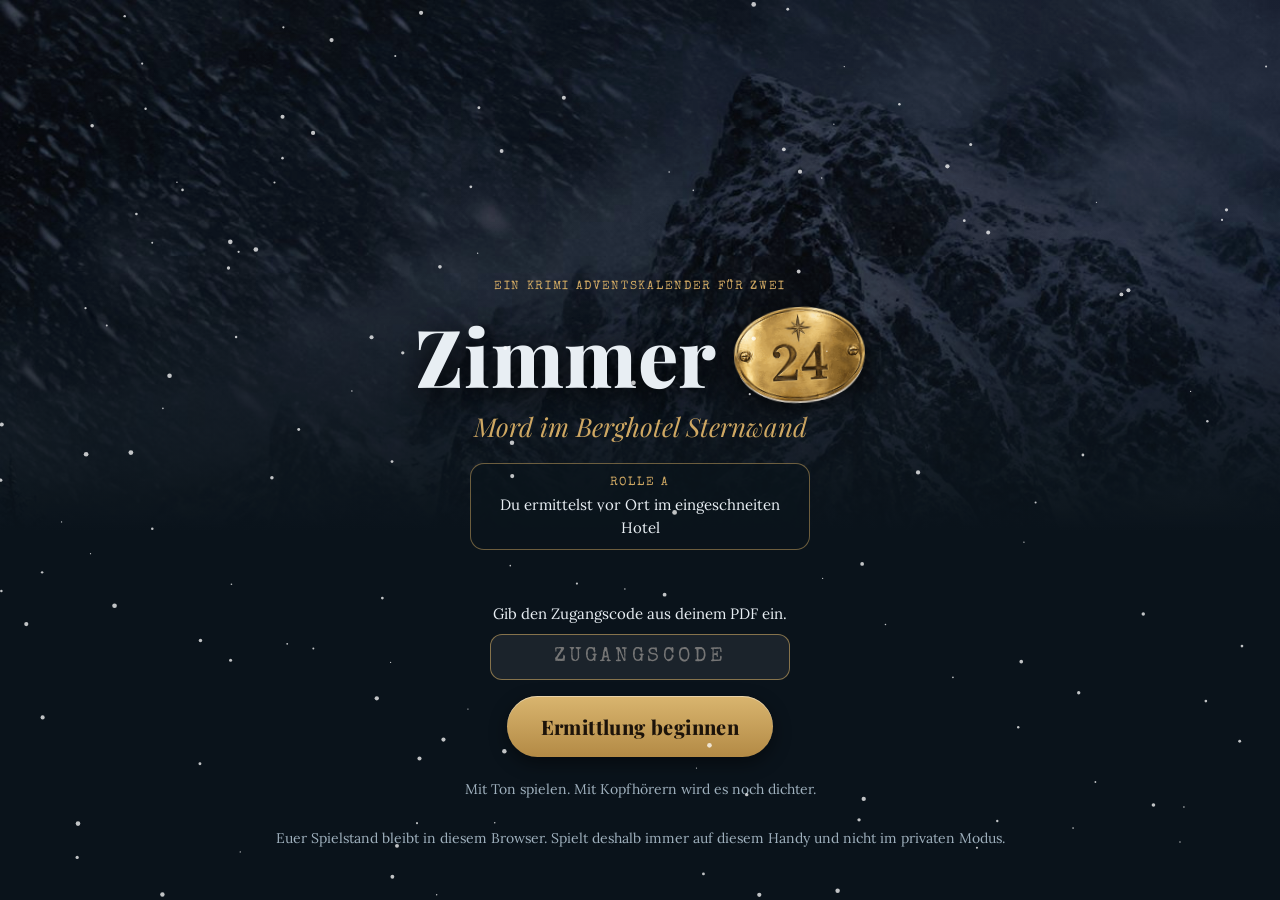
==== commit 6adcb8f9: "Tablet und PC: breitere Ansicht, zwei Spalten im Querformat Co-Authored-By: Claude Opus 5.5 <noreply" ====
--- a/index.html
+++ b/index.html
@@ -8,7 +8,7 @@
 <meta name="robots" content="noindex">
 <link rel="preconnect" href="https://fonts.googleapis.com"><link rel="preconnect" href="https://fonts.gstatic.com" crossorigin>
 <link href="https://fonts.googleapis.com/css2?family=Playfair+Display:ital,wght@0,600;0,800;1,600&family=Lora:ital,wght@0,400;0,600;1,400&family=Special+Elite&family=Caveat:wght@500;700&family=Barlow:wght@400;500;600;700&family=Barlow+Condensed:wght@600;700&family=Herr+Von+Muellerhoff&family=Courier+Prime:wght@400;700&display=swap" rel="stylesheet">
-<link rel="stylesheet" href="style.css?v=9"><link rel="stylesheet" href="brand.css?v=10">
+<link rel="stylesheet" href="style.css?v=10"><link rel="stylesheet" href="brand.css?v=10">
 </head>
 <body>
 <canvas id="snow"></canvas>
--- a/style.css
+++ b/style.css
@@ -773,3 +773,13 @@
 
 .hw-w{white-space:nowrap}
 .dl-ic img{width:100%;height:100%;object-fit:cover;border-radius:10px;display:block}
+/* ===== Tablet und PC (08.11.2026) ===== */
+@media (min-width:700px){
+ .day-in{max-width:760px}
+ .scene-t{font-size:18px}
+}
+@media (min-width:900px) and (min-aspect-ratio:1/1){
+ /* Raumbilder passen ganz auf den Bildschirm, ohne Scrollen */
+ .mod.room .roomimg{max-width:min(100%,calc((100vh - 190px) * .667));margin-left:auto;margin-right:auto}
+ .doors{max-width:820px;margin-left:auto;margin-right:auto}
+}
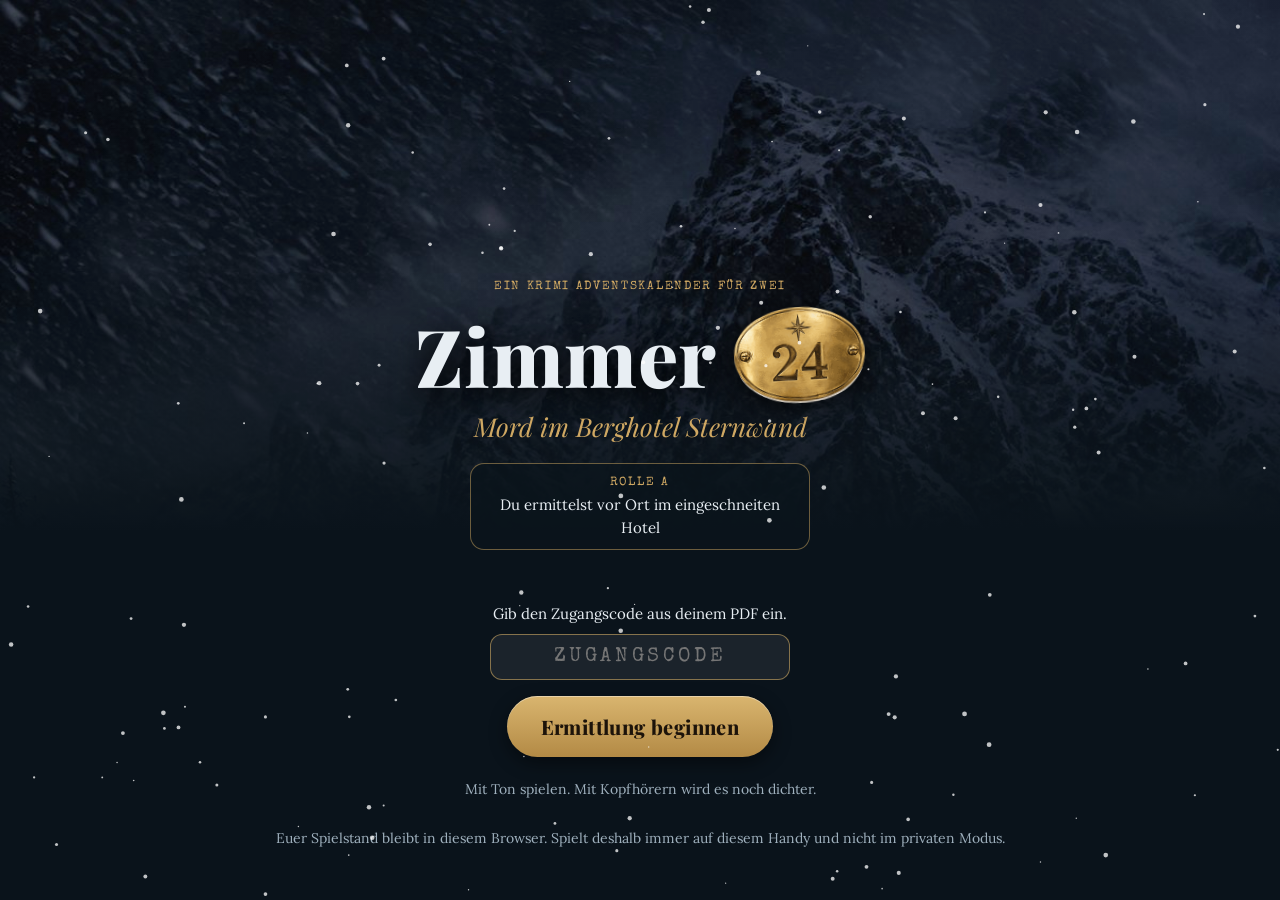
==== commit 8ad63c07: "Korrekturen aus dem Prüfbericht: tolerante Codes, Spurenlampe ohne Kamera, Textfehler, Februar offen" ====
--- a/index.html
+++ b/index.html
@@ -8,7 +8,7 @@
 <meta name="robots" content="noindex">
 <link rel="preconnect" href="https://fonts.googleapis.com"><link rel="preconnect" href="https://fonts.gstatic.com" crossorigin>
 <link href="https://fonts.googleapis.com/css2?family=Playfair+Display:ital,wght@0,600;0,800;1,600&family=Lora:ital,wght@0,400;0,600;1,400&family=Special+Elite&family=Caveat:wght@500;700&family=Barlow:wght@400;500;600;700&family=Barlow+Condensed:wght@600;700&family=Herr+Von+Muellerhoff&family=Courier+Prime:wght@400;700&display=swap" rel="stylesheet">
-<link rel="stylesheet" href="style.css?v=10"><link rel="stylesheet" href="brand.css?v=10">
+<link rel="stylesheet" href="style.css?v=11"><link rel="stylesheet" href="brand.css?v=11">
 </head>
 <body>
 <canvas id="snow"></canvas>
@@ -103,25 +103,27 @@
 </div>
 <div id="toast" class="toast"></div>
 
-<script src="gate.js?v=9"></script>
-<script src="icons.js?v=9"></script>
-<script src="brand.js?v=9"></script>
-<script src="docs.js?v=9"></script>
-<script src="docs2.js?v=9"></script>
-<script src="docs3.js?v=9"></script>
-<script src="data.js?v=9"></script>
-<script src="amb.js?v=9"></script>
-<script src="app.js?v=9"></script>
-<script src="days2.js?v=9"></script>
-<script src="ext.js?v=9"></script>
-<script src="days3.js?v=9"></script>
-<script src="ext2.js?v=9"></script>
-<script src="tx4.js?v=9"></script>
-<script src="docs4.js?v=9"></script>
-<script src="docs5.js?v=9"></script>
-<script src="days4.js?v=9"></script>
-<script src="ext3.js?v=9"></script>
-<script src="ext4.js?v=9"></script>
-<script src="ext5.js?v=10"></script>
+<script src="gate.js?v=11"></script>
+<script src="icons.js?v=11"></script>
+<script src="brand.js?v=11"></script>
+<script src="docs.js?v=11"></script>
+<script src="docs2.js?v=11"></script>
+<script src="docs3.js?v=11"></script>
+<script src="data.js?v=11"></script>
+<script src="amb.js?v=11"></script>
+<script src="app.js?v=11"></script>
+<script src="days2.js?v=11"></script>
+<script src="ext.js?v=11"></script>
+<script src="days3.js?v=11"></script>
+<script src="ext2.js?v=11"></script>
+<script src="tx4.js?v=11"></script>
+<script src="docs4.js?v=11"></script>
+<script src="docs5.js?v=11"></script>
+<script src="days4.js?v=11"></script>
+<script src="ext3.js?v=11"></script>
+<script src="ext4.js?v=11"></script>
+<script src="ext5.js?v=11"></script>
+<script src="fix.js?v=11"></script>
+<div id="rot-hint"><svg viewBox="0 0 24 24"><rect x="7" y="2.5" width="10" height="19" rx="2.2"/><path d="M11 18.5h2"/></svg><b>Bitte hochkant halten</b><span>Zimmer 24 ist für das Hochformat gemacht.</span></div>
 </body>
 </html>
--- a/style.css
+++ b/style.css
@@ -783,3 +783,32 @@
  .mod.room .roomimg{max-width:min(100%,calc((100vh - 190px) * .667));margin-left:auto;margin-right:auto}
  .doors{max-width:820px;margin-left:auto;margin-right:auto}
 }
+
+/* ===== Korrekturen 11.11.2026 ===== */
+/* Fotos in Fenstern passen in die Bildschirmhöhe, Bedienelemente bleiben sichtbar */
+.v-box .lk-ph,.v-box .wp-ph,.v-box .mt,.v-box .cd-ph{max-width:min(100%,calc((100vh - 230px) * .75));max-width:min(100%,calc((100dvh - 230px) * .75));margin-left:auto;margin-right:auto}
+.v-box .lp2-ph{max-width:min(100%,calc((100vh - 250px) * .75));max-width:min(100%,calc((100dvh - 250px) * .75));margin-left:auto;margin-right:auto}
+.v-box .kp-ph{max-width:min(100%,calc((100dvh - 330px) * 1.5));margin-left:auto;margin-right:auto}
+/* Hintergrund hinter Fenstern deckender */
+.viewer{background:rgba(5,9,13,.95)}
+/* Größere Tippflächen in Raumbildern, ohne die Position zu ändern */
+.spot::after{content:'';position:absolute;inset:-8px}
+/* Blog Passwort: Knopf bleibt im Bild */
+.blog-lk{flex-wrap:wrap}.blog-lk input{min-width:0;flex:1 1 140px}
+/* Forensikwerkzeug: Sequenzen über der Matrix auf schmalen Bildschirmen */
+@media (max-width:620px){.hk-side{order:-1}.hk-log{min-height:0;max-height:54px;overflow:hidden}.hk-c{height:38px}}
+/* Spurenlampe in der App */
+.lamp-alt{margin-top:8px}
+.lamp-sim{position:relative;filter:saturate(.6)}
+.lamp-sim .vk-hl,.lamp-sim .ink-y,.lamp-sim .rd .ink-y{color:#24124f!important;text-shadow:0 0 6px rgba(130,90,255,.35)}
+.lamp-sim .rd{background:rgba(201,199,193,.25)!important;color:transparent}
+.lamp-sim:after{content:'';position:absolute;inset:0;pointer-events:none;background:radial-gradient(circle at 50% 45%,rgba(160,120,255,.10),rgba(20,10,60,.25) 75%)}
+/* Handy quer: Bitte hochkant halten */
+#rot-hint{display:none}
+@media (orientation:landscape) and (max-height:500px) and (pointer:coarse){
+ #rot-hint{display:flex;position:fixed;inset:0;z-index:300;background:#0b1117;color:#f1ead8;flex-direction:column;align-items:center;justify-content:center;text-align:center;padding:24px;font-family:'Playfair Display',serif}
+ #rot-hint svg{width:60px;height:60px;margin-bottom:14px;stroke:#cfa863;fill:none;stroke-width:1.6;animation:rot-h 2.4s ease-in-out infinite}
+ #rot-hint b{font-size:1.4rem}
+ #rot-hint span{color:#a9b3bd;margin-top:6px;font-size:.95rem;font-family:Lora,serif}
+}
+@keyframes rot-h{0%,30%{transform:rotate(90deg)}60%,100%{transform:rotate(0)}}
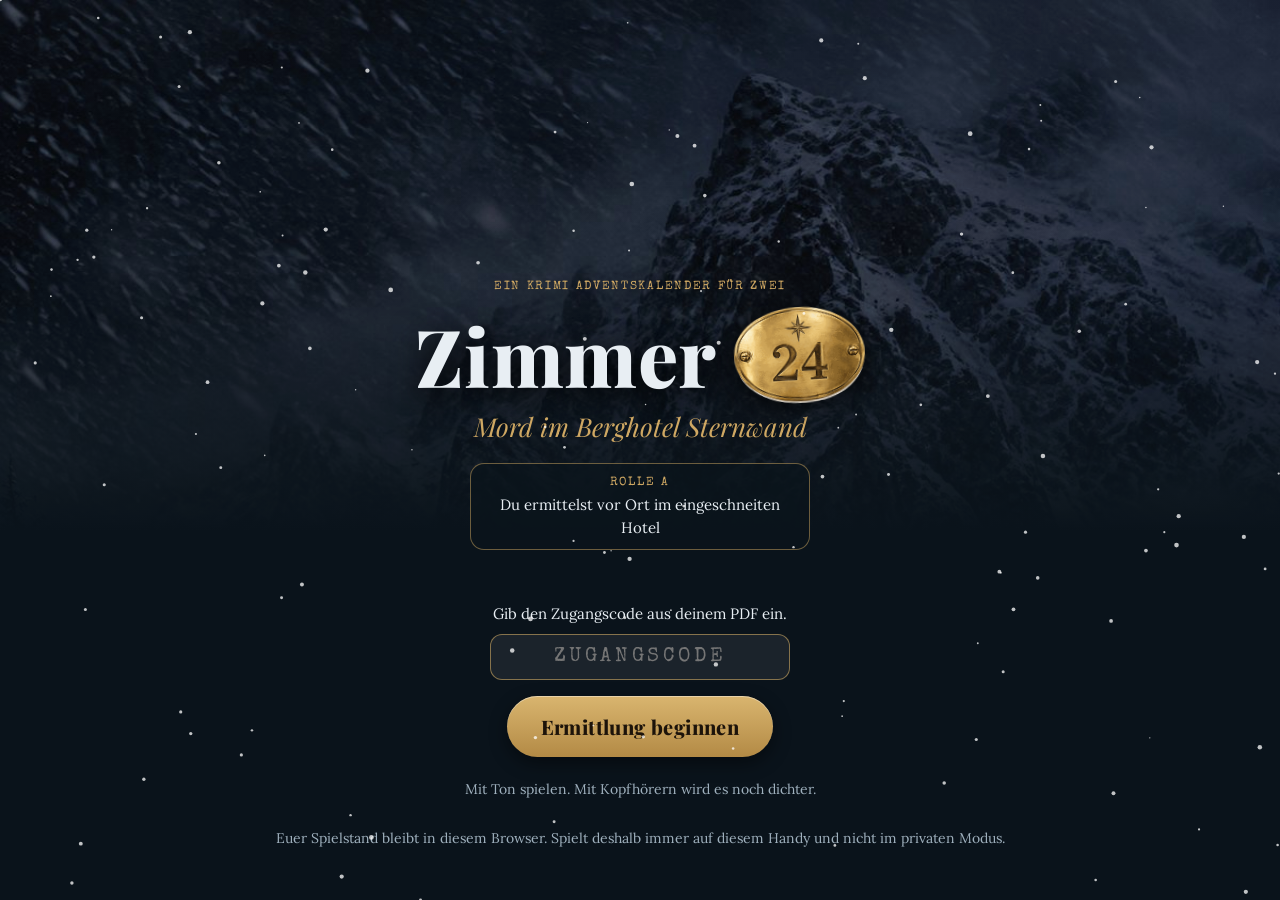
==== commit b19c8b4a: "Zimmer 24: Klicks auch ohne Ton, Nahaufnahmen, Unterlagen mit Fotos und drucksicher Geraeusche block" ====
--- a/index.html
+++ b/index.html
@@ -8,7 +8,7 @@
 <meta name="robots" content="noindex">
 <link rel="preconnect" href="https://fonts.googleapis.com"><link rel="preconnect" href="https://fonts.gstatic.com" crossorigin>
 <link href="https://fonts.googleapis.com/css2?family=Playfair+Display:ital,wght@0,600;0,800;1,600&family=Lora:ital,wght@0,400;0,600;1,400&family=Special+Elite&family=Caveat:wght@500;700&family=Barlow:wght@400;500;600;700&family=Barlow+Condensed:wght@600;700&family=Herr+Von+Muellerhoff&family=Courier+Prime:wght@400;700&display=swap" rel="stylesheet">
-<link rel="stylesheet" href="style.css?v=11"><link rel="stylesheet" href="brand.css?v=11">
+<link rel="stylesheet" href="style.css?v=12"><link rel="stylesheet" href="brand.css?v=12">
 </head>
 <body>
 <canvas id="snow"></canvas>
@@ -103,27 +103,27 @@
 </div>
 <div id="toast" class="toast"></div>
 
-<script src="gate.js?v=11"></script>
-<script src="icons.js?v=11"></script>
-<script src="brand.js?v=11"></script>
-<script src="docs.js?v=11"></script>
-<script src="docs2.js?v=11"></script>
-<script src="docs3.js?v=11"></script>
-<script src="data.js?v=11"></script>
-<script src="amb.js?v=11"></script>
-<script src="app.js?v=11"></script>
-<script src="days2.js?v=11"></script>
-<script src="ext.js?v=11"></script>
-<script src="days3.js?v=11"></script>
-<script src="ext2.js?v=11"></script>
-<script src="tx4.js?v=11"></script>
-<script src="docs4.js?v=11"></script>
-<script src="docs5.js?v=11"></script>
-<script src="days4.js?v=11"></script>
-<script src="ext3.js?v=11"></script>
-<script src="ext4.js?v=11"></script>
-<script src="ext5.js?v=11"></script>
-<script src="fix.js?v=11"></script>
+<script src="gate.js?v=12"></script>
+<script src="icons.js?v=12"></script>
+<script src="brand.js?v=12"></script>
+<script src="docs.js?v=12"></script>
+<script src="docs2.js?v=12"></script>
+<script src="docs3.js?v=12"></script>
+<script src="data.js?v=12"></script>
+<script src="amb.js?v=12"></script>
+<script src="app.js?v=12"></script>
+<script src="days2.js?v=12"></script>
+<script src="ext.js?v=12"></script>
+<script src="days3.js?v=12"></script>
+<script src="ext2.js?v=12"></script>
+<script src="tx4.js?v=12"></script>
+<script src="docs4.js?v=12"></script>
+<script src="docs5.js?v=12"></script>
+<script src="days4.js?v=12"></script>
+<script src="ext3.js?v=12"></script>
+<script src="ext4.js?v=12"></script>
+<script src="ext5.js?v=12"></script>
+<script src="fix.js?v=12"></script>
 <div id="rot-hint"><svg viewBox="0 0 24 24"><rect x="7" y="2.5" width="10" height="19" rx="2.2"/><path d="M11 18.5h2"/></svg><b>Bitte hochkant halten</b><span>Zimmer 24 ist für das Hochformat gemacht.</span></div>
 </body>
 </html>
--- a/style.css
+++ b/style.css
@@ -812,3 +812,9 @@
  #rot-hint span{color:#a9b3bd;margin-top:6px;font-size:.95rem;font-family:Lora,serif}
 }
 @keyframes rot-h{0%,30%{transform:rotate(90deg)}60%,100%{transform:rotate(0)}}
+
+/* Nahaufnahme über Texttafeln */
+.note.has-nah{padding-top:0;overflow:hidden}
+.note .nah{margin:0 -16px 14px;aspect-ratio:4/3;background-repeat:no-repeat;background-color:#1a1410;position:relative;border-bottom:3px solid #b8935a}
+.note .nah i{position:absolute;inset:0;background:radial-gradient(ellipse at center,rgba(0,0,0,0) 55%,rgba(10,6,2,.55) 100%)}
+@media(min-width:900px){.note .nah{aspect-ratio:16/9}}
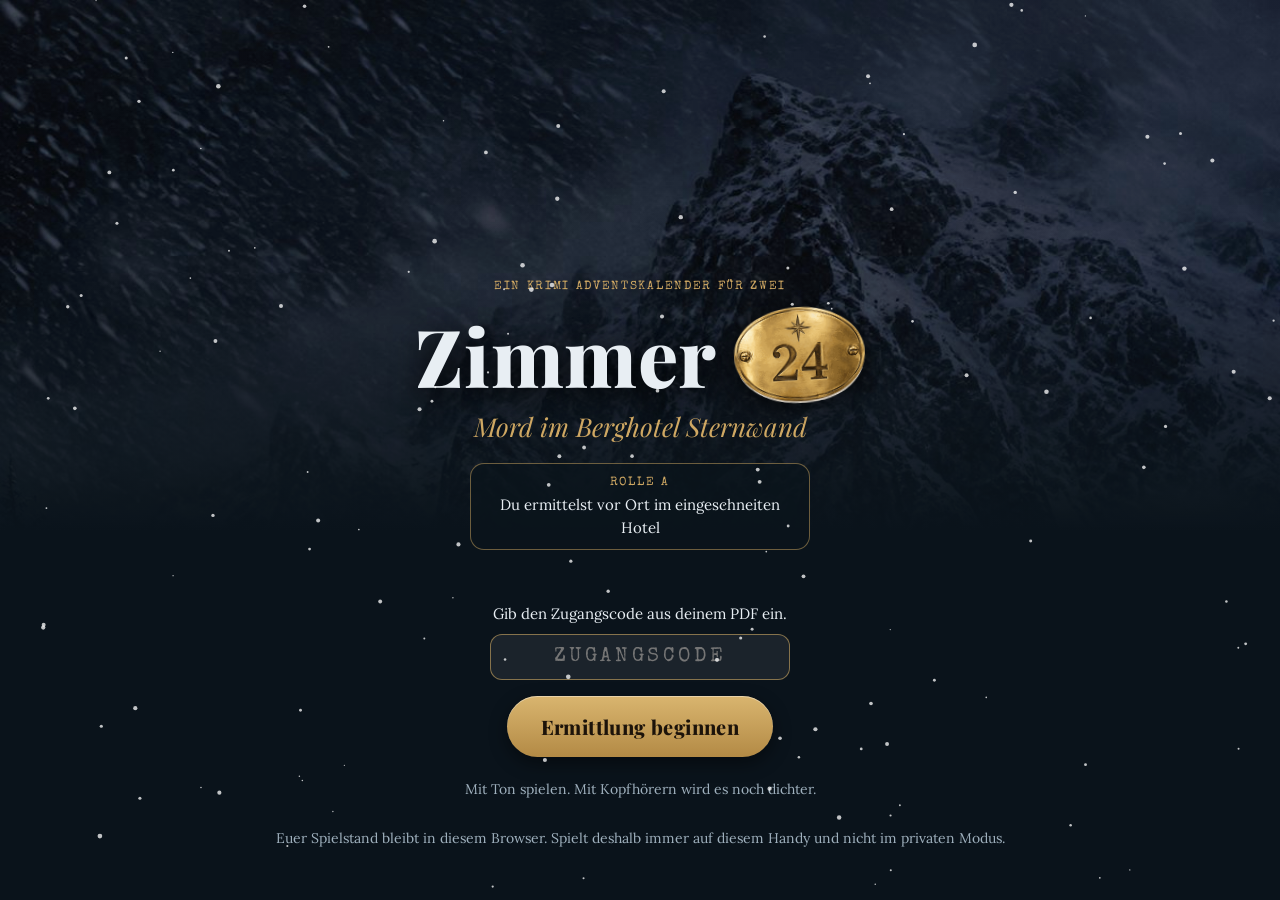
==== commit 4d2bb232: "Zimmer 24: Kleingedrucktes am Handy größer, Schaltplan lesbar, Urkunde und Fax passen aufs iPhone SE" ====
--- a/index.html
+++ b/index.html
@@ -8,7 +8,7 @@
 <meta name="robots" content="noindex">
 <link rel="preconnect" href="https://fonts.googleapis.com"><link rel="preconnect" href="https://fonts.gstatic.com" crossorigin>
 <link href="https://fonts.googleapis.com/css2?family=Playfair+Display:ital,wght@0,600;0,800;1,600&family=Lora:ital,wght@0,400;0,600;1,400&family=Special+Elite&family=Caveat:wght@500;700&family=Barlow:wght@400;500;600;700&family=Barlow+Condensed:wght@600;700&family=Herr+Von+Muellerhoff&family=Courier+Prime:wght@400;700&display=swap" rel="stylesheet">
-<link rel="stylesheet" href="style.css?v=12"><link rel="stylesheet" href="brand.css?v=12">
+<link rel="stylesheet" href="style.css?v=13"><link rel="stylesheet" href="brand.css?v=13">
 </head>
 <body>
 <canvas id="snow"></canvas>
@@ -103,27 +103,27 @@
 </div>
 <div id="toast" class="toast"></div>
 
-<script src="gate.js?v=12"></script>
-<script src="icons.js?v=12"></script>
-<script src="brand.js?v=12"></script>
-<script src="docs.js?v=12"></script>
-<script src="docs2.js?v=12"></script>
-<script src="docs3.js?v=12"></script>
-<script src="data.js?v=12"></script>
-<script src="amb.js?v=12"></script>
-<script src="app.js?v=12"></script>
-<script src="days2.js?v=12"></script>
-<script src="ext.js?v=12"></script>
-<script src="days3.js?v=12"></script>
-<script src="ext2.js?v=12"></script>
-<script src="tx4.js?v=12"></script>
-<script src="docs4.js?v=12"></script>
-<script src="docs5.js?v=12"></script>
-<script src="days4.js?v=12"></script>
-<script src="ext3.js?v=12"></script>
-<script src="ext4.js?v=12"></script>
-<script src="ext5.js?v=12"></script>
-<script src="fix.js?v=12"></script>
+<script src="gate.js?v=13"></script>
+<script src="icons.js?v=13"></script>
+<script src="brand.js?v=13"></script>
+<script src="docs.js?v=13"></script>
+<script src="docs2.js?v=13"></script>
+<script src="docs3.js?v=13"></script>
+<script src="data.js?v=13"></script>
+<script src="amb.js?v=13"></script>
+<script src="app.js?v=13"></script>
+<script src="days2.js?v=13"></script>
+<script src="ext.js?v=13"></script>
+<script src="days3.js?v=13"></script>
+<script src="ext2.js?v=13"></script>
+<script src="tx4.js?v=13"></script>
+<script src="docs4.js?v=13"></script>
+<script src="docs5.js?v=13"></script>
+<script src="days4.js?v=13"></script>
+<script src="ext3.js?v=13"></script>
+<script src="ext4.js?v=13"></script>
+<script src="ext5.js?v=13"></script>
+<script src="fix.js?v=13"></script>
 <div id="rot-hint"><svg viewBox="0 0 24 24"><rect x="7" y="2.5" width="10" height="19" rx="2.2"/><path d="M11 18.5h2"/></svg><b>Bitte hochkant halten</b><span>Zimmer 24 ist für das Hochformat gemacht.</span></div>
 </body>
 </html>
--- a/style.css
+++ b/style.css
@@ -818,3 +818,22 @@
 .note .nah{margin:0 -16px 14px;aspect-ratio:4/3;background-repeat:no-repeat;background-color:#1a1410;position:relative;border-bottom:3px solid #b8935a}
 .note .nah i{position:absolute;inset:0;background:radial-gradient(ellipse at center,rgba(0,0,0,0) 55%,rgba(10,6,2,.55) 100%)}
 @media(min-width:900px){.note .nah{aspect-ratio:16/9}}
+
+/* Lesbarkeit am Handy (11.11.2026): Kleingedrucktes in nachgebildeten Dokumenten nur in der App etwas größer, Druck bleibt unverändert */
+#v-body .lh-mark.xs,#v-body .lh-refs span,#v-body .lh-ft,#v-body .ak-st{font-size:10.5px}
+#v-body .lh-n small,#v-body .sig-n,#v-body .cv2-g span,#v-body .cv2-r span,#v-body .cv2-i span,#v-body .urk2-h small,#v-body .vk10-k,#v-body .bn-f{font-size:11px}
+#v-body .lh-a,#v-body .box-st b,#v-body .fxh,#v-body .cv2-bc,#v-body .urk2-no,#v-body .tf-p,#v-body .gt-lk,#v-body .hk-lab,#v-body .tf-l,#v-body .ps-h,#v-body .bk-f,#v-body .bg-seal{font-size:11px}
+#v-body .bk-f{opacity:.75}
+#v-body small{font-size:max(.85em,10.5px)}
+#v-body .vk-a,#v-body .rp-st{font-size:11px}
+/* schmale Handys (iPhone SE): nichts ragt aus dem Blatt */
+#v-body .urk-t{font-size:clamp(22px,8.6vw,40px)}
+#v-body .urk .sig{font-size:min(42px,11vw);max-width:100%}
+#v-body .sig-b,#v-body .sig-l,#v-body .sig-n{max-width:100%}
+#v-body .sp-row{margin-left:0}
+#v-body .sp-sw{width:5mm}
+#v-body .slipw,#v-body .nz-p{max-width:100%;box-sizing:border-box}
+@media (max-width:420px){#v-body .urk2-in{padding:16px 12px}#v-body .urk2-f{flex-wrap:wrap;justify-content:center;row-gap:12px}}
+#v-body .fx .sp,#v-body .fx .sp b,#v-body .fx .sp span{color:#16181c}
+@media (max-width:420px){#v-body .sp-row{grid-template-columns:repeat(4,1fr);row-gap:14px}#v-body .sp-f{padding-top:4mm}#v-body .sp-f span{font-size:11.5px;line-height:1.2;padding:0 2px}}
+@media (max-width:360px){.ps-t{font-size:12px}.bg-lab{font-size:11.5px;padding:8px 9px}}
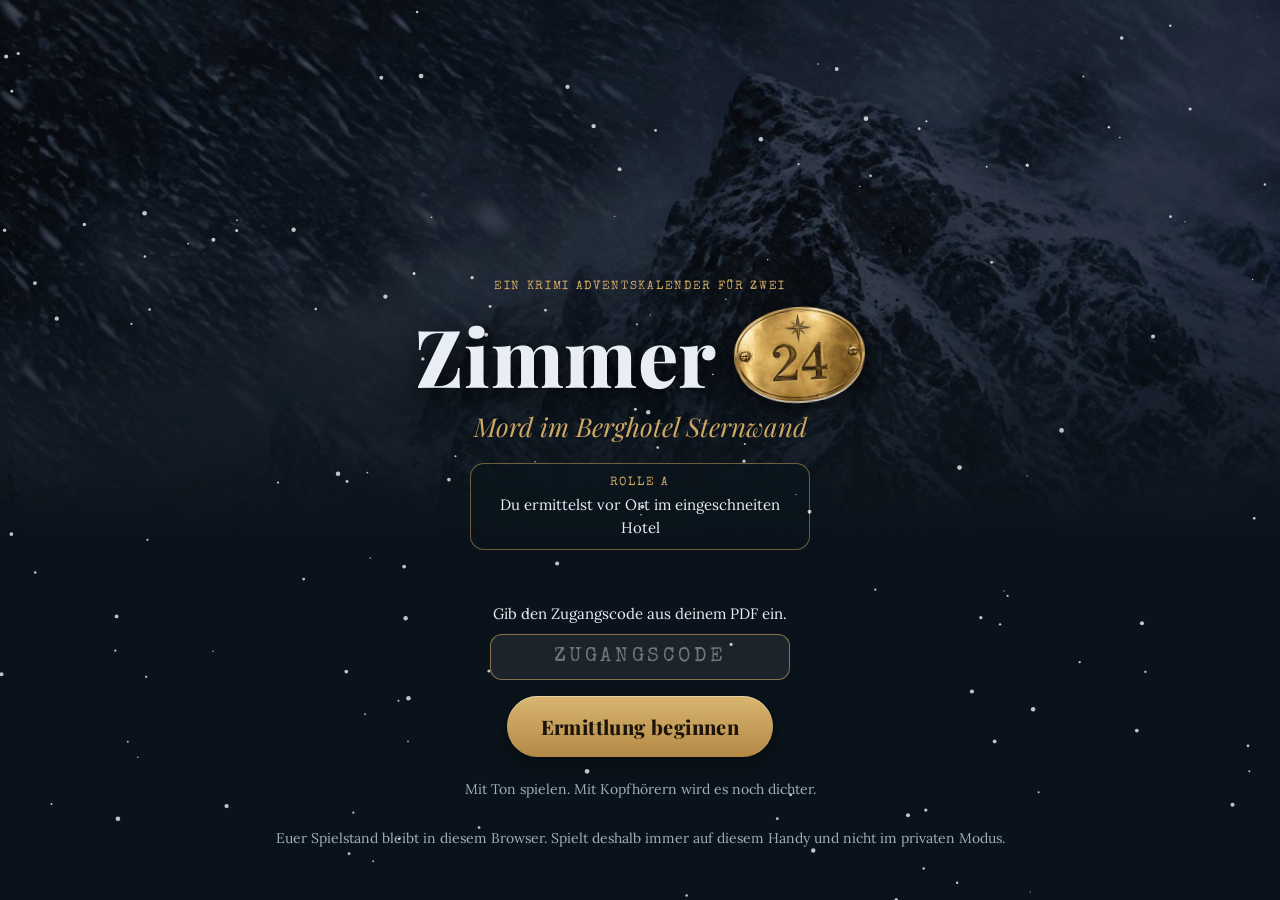
==== commit 5870629a: "Zusätzlicher Testzugang Co-Authored-By: Claude Opus 5.5 <noreply@anthropic.com> Claude-Session: http" ====
--- a/index.html
+++ b/index.html
@@ -8,7 +8,7 @@
 <meta name="robots" content="noindex">
 <link rel="preconnect" href="https://fonts.googleapis.com"><link rel="preconnect" href="https://fonts.gstatic.com" crossorigin>
 <link href="https://fonts.googleapis.com/css2?family=Playfair+Display:ital,wght@0,600;0,800;1,600&family=Lora:ital,wght@0,400;0,600;1,400&family=Special+Elite&family=Caveat:wght@500;700&family=Barlow:wght@400;500;600;700&family=Barlow+Condensed:wght@600;700&family=Herr+Von+Muellerhoff&family=Courier+Prime:wght@400;700&display=swap" rel="stylesheet">
-<link rel="stylesheet" href="style.css?v=13"><link rel="stylesheet" href="brand.css?v=13">
+<link rel="stylesheet" href="style.css?v=14"><link rel="stylesheet" href="brand.css?v=14">
 </head>
 <body>
 <canvas id="snow"></canvas>
@@ -103,27 +103,27 @@
 </div>
 <div id="toast" class="toast"></div>
 
-<script src="gate.js?v=13"></script>
-<script src="icons.js?v=13"></script>
-<script src="brand.js?v=13"></script>
-<script src="docs.js?v=13"></script>
-<script src="docs2.js?v=13"></script>
-<script src="docs3.js?v=13"></script>
-<script src="data.js?v=13"></script>
-<script src="amb.js?v=13"></script>
-<script src="app.js?v=13"></script>
-<script src="days2.js?v=13"></script>
-<script src="ext.js?v=13"></script>
-<script src="days3.js?v=13"></script>
-<script src="ext2.js?v=13"></script>
-<script src="tx4.js?v=13"></script>
-<script src="docs4.js?v=13"></script>
-<script src="docs5.js?v=13"></script>
-<script src="days4.js?v=13"></script>
-<script src="ext3.js?v=13"></script>
-<script src="ext4.js?v=13"></script>
-<script src="ext5.js?v=13"></script>
-<script src="fix.js?v=13"></script>
+<script src="gate.js?v=14"></script>
+<script src="icons.js?v=14"></script>
+<script src="brand.js?v=14"></script>
+<script src="docs.js?v=14"></script>
+<script src="docs2.js?v=14"></script>
+<script src="docs3.js?v=14"></script>
+<script src="data.js?v=14"></script>
+<script src="amb.js?v=14"></script>
+<script src="app.js?v=14"></script>
+<script src="days2.js?v=14"></script>
+<script src="ext.js?v=14"></script>
+<script src="days3.js?v=14"></script>
+<script src="ext2.js?v=14"></script>
+<script src="tx4.js?v=14"></script>
+<script src="docs4.js?v=14"></script>
+<script src="docs5.js?v=14"></script>
+<script src="days4.js?v=14"></script>
+<script src="ext3.js?v=14"></script>
+<script src="ext4.js?v=14"></script>
+<script src="ext5.js?v=14"></script>
+<script src="fix.js?v=14"></script>
 <div id="rot-hint"><svg viewBox="0 0 24 24"><rect x="7" y="2.5" width="10" height="19" rx="2.2"/><path d="M11 18.5h2"/></svg><b>Bitte hochkant halten</b><span>Zimmer 24 ist für das Hochformat gemacht.</span></div>
 </body>
 </html>
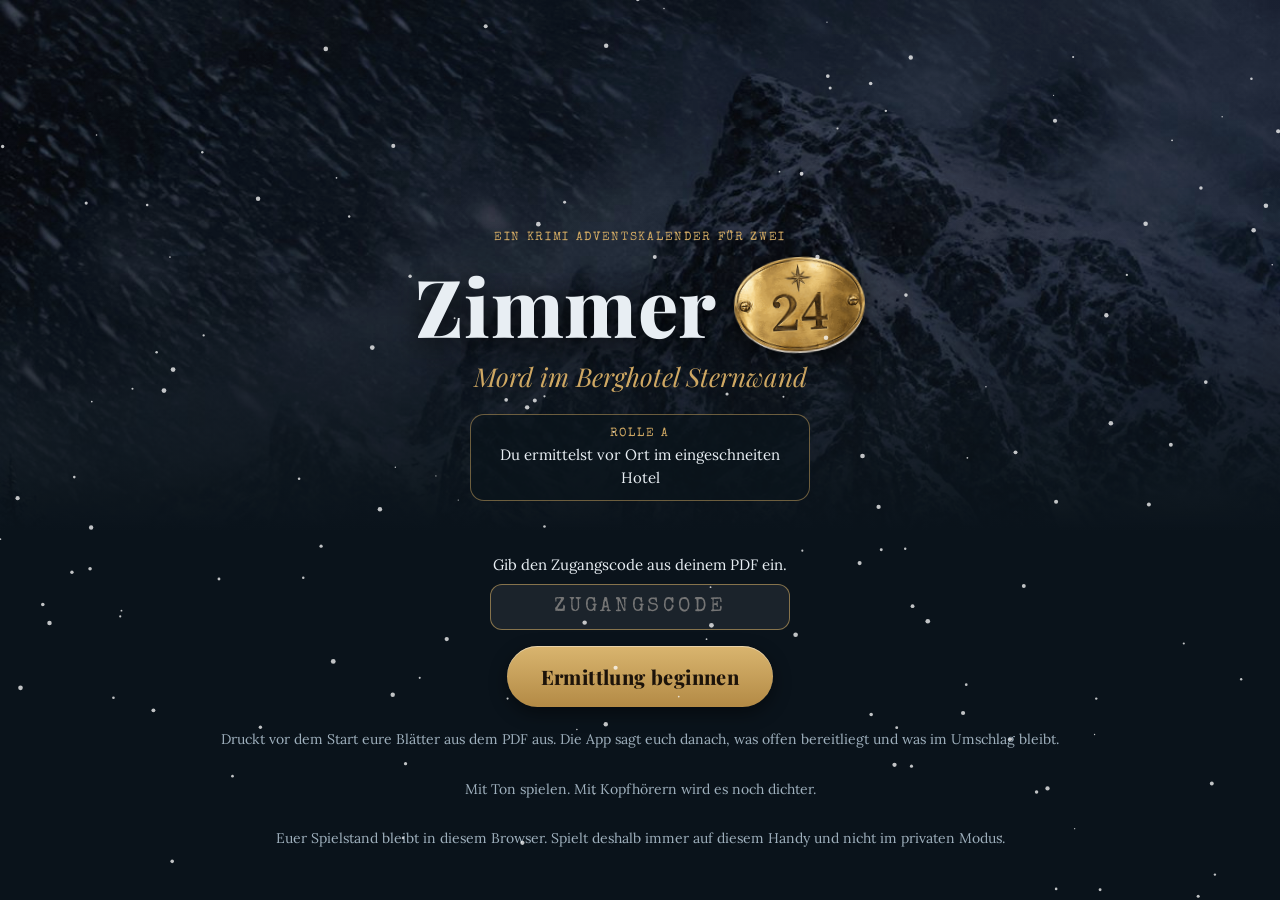
==== commit 91f8f629: "Testmappe im Testlink und Hinweise zum Ausdrucken Co-Authored-By: Claude Opus 5.5 <noreply@anthropic" ====
--- a/index.html
+++ b/index.html
@@ -8,7 +8,7 @@
 <meta name="robots" content="noindex">
 <link rel="preconnect" href="https://fonts.googleapis.com"><link rel="preconnect" href="https://fonts.gstatic.com" crossorigin>
 <link href="https://fonts.googleapis.com/css2?family=Playfair+Display:ital,wght@0,600;0,800;1,600&family=Lora:ital,wght@0,400;0,600;1,400&family=Special+Elite&family=Caveat:wght@500;700&family=Barlow:wght@400;500;600;700&family=Barlow+Condensed:wght@600;700&family=Herr+Von+Muellerhoff&family=Courier+Prime:wght@400;700&display=swap" rel="stylesheet">
-<link rel="stylesheet" href="style.css?v=14"><link rel="stylesheet" href="brand.css?v=14">
+<link rel="stylesheet" href="style.css?v=15"><link rel="stylesheet" href="brand.css?v=15">
 </head>
 <body>
 <canvas id="snow"></canvas>
@@ -26,6 +26,7 @@
       <input id="code" autocomplete="off" autocapitalize="characters" placeholder="Zugangscode">
     </div>
     <button id="btn-start" class="btn big">Ermittlung beginnen</button>
+    <p class="small">Druckt vor dem Start eure Blätter aus dem PDF aus. Die App sagt euch danach, was offen bereitliegt und was im Umschlag bleibt.</p>
     <p class="small">Mit Ton spielen. Mit Kopfhörern wird es noch dichter.</p>
     <p class="small">Euer Spielstand bleibt in diesem Browser. Spielt deshalb immer auf diesem Handy und nicht im privaten Modus.</p>
   </div>
@@ -103,27 +104,27 @@
 </div>
 <div id="toast" class="toast"></div>
 
-<script src="gate.js?v=14"></script>
-<script src="icons.js?v=14"></script>
-<script src="brand.js?v=14"></script>
-<script src="docs.js?v=14"></script>
-<script src="docs2.js?v=14"></script>
-<script src="docs3.js?v=14"></script>
-<script src="data.js?v=14"></script>
-<script src="amb.js?v=14"></script>
-<script src="app.js?v=14"></script>
-<script src="days2.js?v=14"></script>
-<script src="ext.js?v=14"></script>
-<script src="days3.js?v=14"></script>
-<script src="ext2.js?v=14"></script>
-<script src="tx4.js?v=14"></script>
-<script src="docs4.js?v=14"></script>
-<script src="docs5.js?v=14"></script>
-<script src="days4.js?v=14"></script>
-<script src="ext3.js?v=14"></script>
-<script src="ext4.js?v=14"></script>
-<script src="ext5.js?v=14"></script>
-<script src="fix.js?v=14"></script>
+<script src="gate.js?v=15"></script>
+<script src="icons.js?v=15"></script>
+<script src="brand.js?v=15"></script>
+<script src="docs.js?v=15"></script>
+<script src="docs2.js?v=15"></script>
+<script src="docs3.js?v=15"></script>
+<script src="data.js?v=15"></script>
+<script src="amb.js?v=15"></script>
+<script src="app.js?v=15"></script>
+<script src="days2.js?v=15"></script>
+<script src="ext.js?v=15"></script>
+<script src="days3.js?v=15"></script>
+<script src="ext2.js?v=15"></script>
+<script src="tx4.js?v=15"></script>
+<script src="docs4.js?v=15"></script>
+<script src="docs5.js?v=15"></script>
+<script src="days4.js?v=15"></script>
+<script src="ext3.js?v=15"></script>
+<script src="ext4.js?v=15"></script>
+<script src="ext5.js?v=15"></script>
+<script src="fix.js?v=15"></script>
 <div id="rot-hint"><svg viewBox="0 0 24 24"><rect x="7" y="2.5" width="10" height="19" rx="2.2"/><path d="M11 18.5h2"/></svg><b>Bitte hochkant halten</b><span>Zimmer 24 ist für das Hochformat gemacht.</span></div>
 </body>
 </html>
--- a/style.css
+++ b/style.css
@@ -837,3 +837,18 @@
 #v-body .fx .sp,#v-body .fx .sp b,#v-body .fx .sp span{color:#16181c}
 @media (max-width:420px){#v-body .sp-row{grid-template-columns:repeat(4,1fr);row-gap:14px}#v-body .sp-f{padding-top:4mm}#v-body .sp-f span{font-size:11.5px;line-height:1.2;padding:0 2px}}
 @media (max-width:360px){.ps-t{font-size:12px}.bg-lab{font-size:11.5px;padding:8px 9px}}
+/* Testmappe nur im Testlink */
+.pv-row{display:flex;flex-direction:column;gap:8px;margin-top:12px}
+.pp-it.pv-it{cursor:pointer;text-decoration:underline;text-decoration-color:rgba(255,255,255,.35);text-underline-offset:3px}
+.pv-mappe .pv-grp{margin:14px 0 6px}
+.pv-li{display:flex;gap:12px;align-items:flex-start;width:100%;text-align:left;background:rgba(255,255,255,.06);border:1px solid rgba(255,255,255,.14);border-radius:10px;padding:10px 12px;margin-top:8px;color:inherit;font:inherit;cursor:pointer}
+.pv-li b{min-width:34px;font-family:'Playfair Display',serif}
+.pv-li span{display:flex;flex-direction:column;gap:2px}
+.pv-li i{font-size:12px;opacity:.7;font-style:normal}
+.film-end .fe-sm{display:block;font-size:13px;opacity:.75;margin-top:8px}
+.pv-fit{overflow:hidden;position:relative}
+.pv-fit .pv-sheet{transform-origin:0 0}
+.pv-fit.big{overflow-x:auto;-webkit-overflow-scrolling:touch}
+.pv-zoom{margin-left:8px;font:inherit;font-size:12px;padding:3px 10px;border-radius:999px;border:1px solid rgba(255,255,255,.3);background:transparent;color:inherit;cursor:pointer}
+#v-body .v-cap.top .pv-zoom{float:right}
+#v-body .v-cap.top:has(.pv-zoom){font-size:13px;text-align:left}
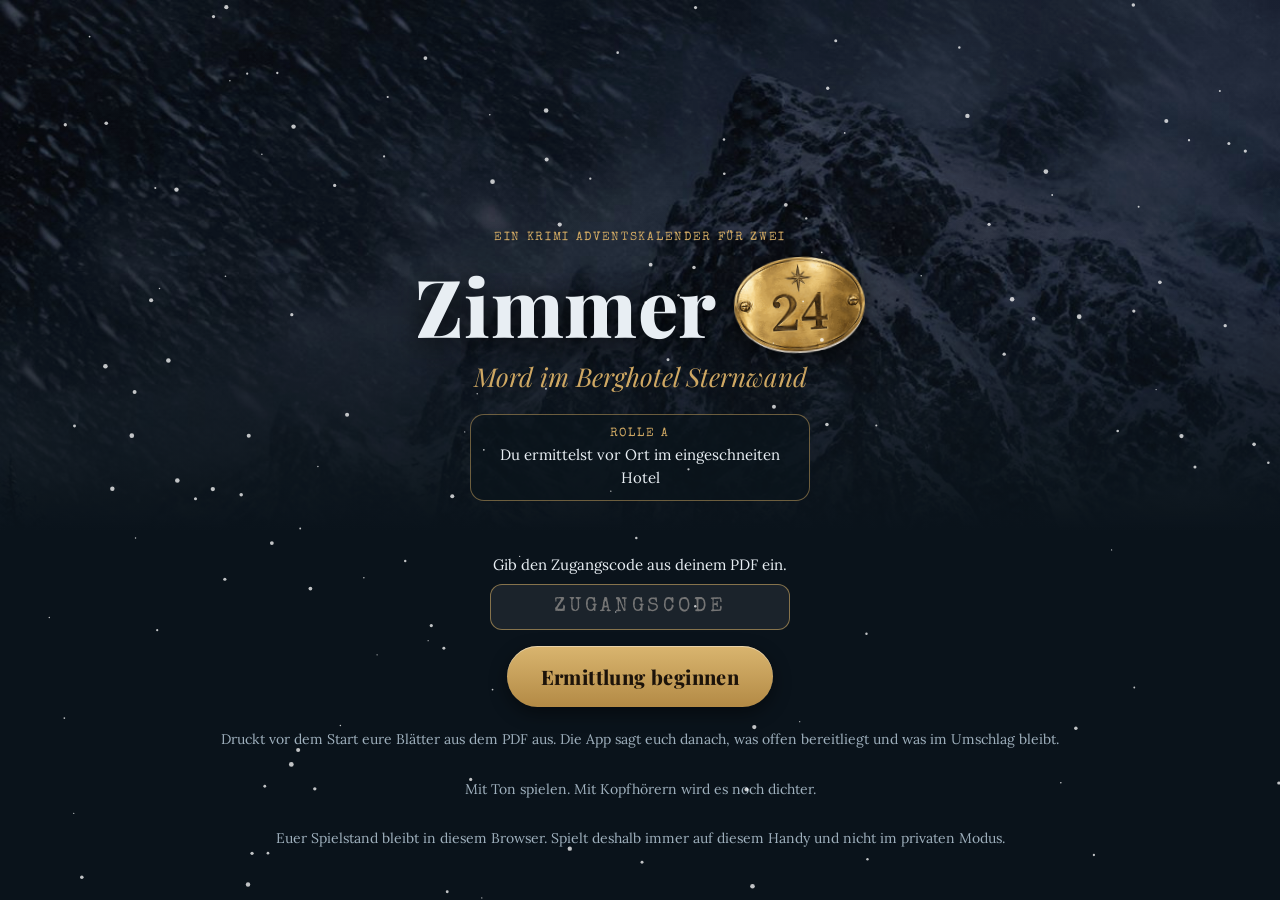
==== commit f7e12934: "Ton im Hintergrund anhalten und danach fortsetzen, blockierten Ton beim nächsten Antippen nachholen " ====
--- a/index.html
+++ b/index.html
@@ -104,6 +104,7 @@
 </div>
 <div id="toast" class="toast"></div>
 
+<script src="tonfix.js?v=1"></script>
 <script src="gate.js?v=15"></script>
 <script src="icons.js?v=15"></script>
 <script src="brand.js?v=15"></script>
